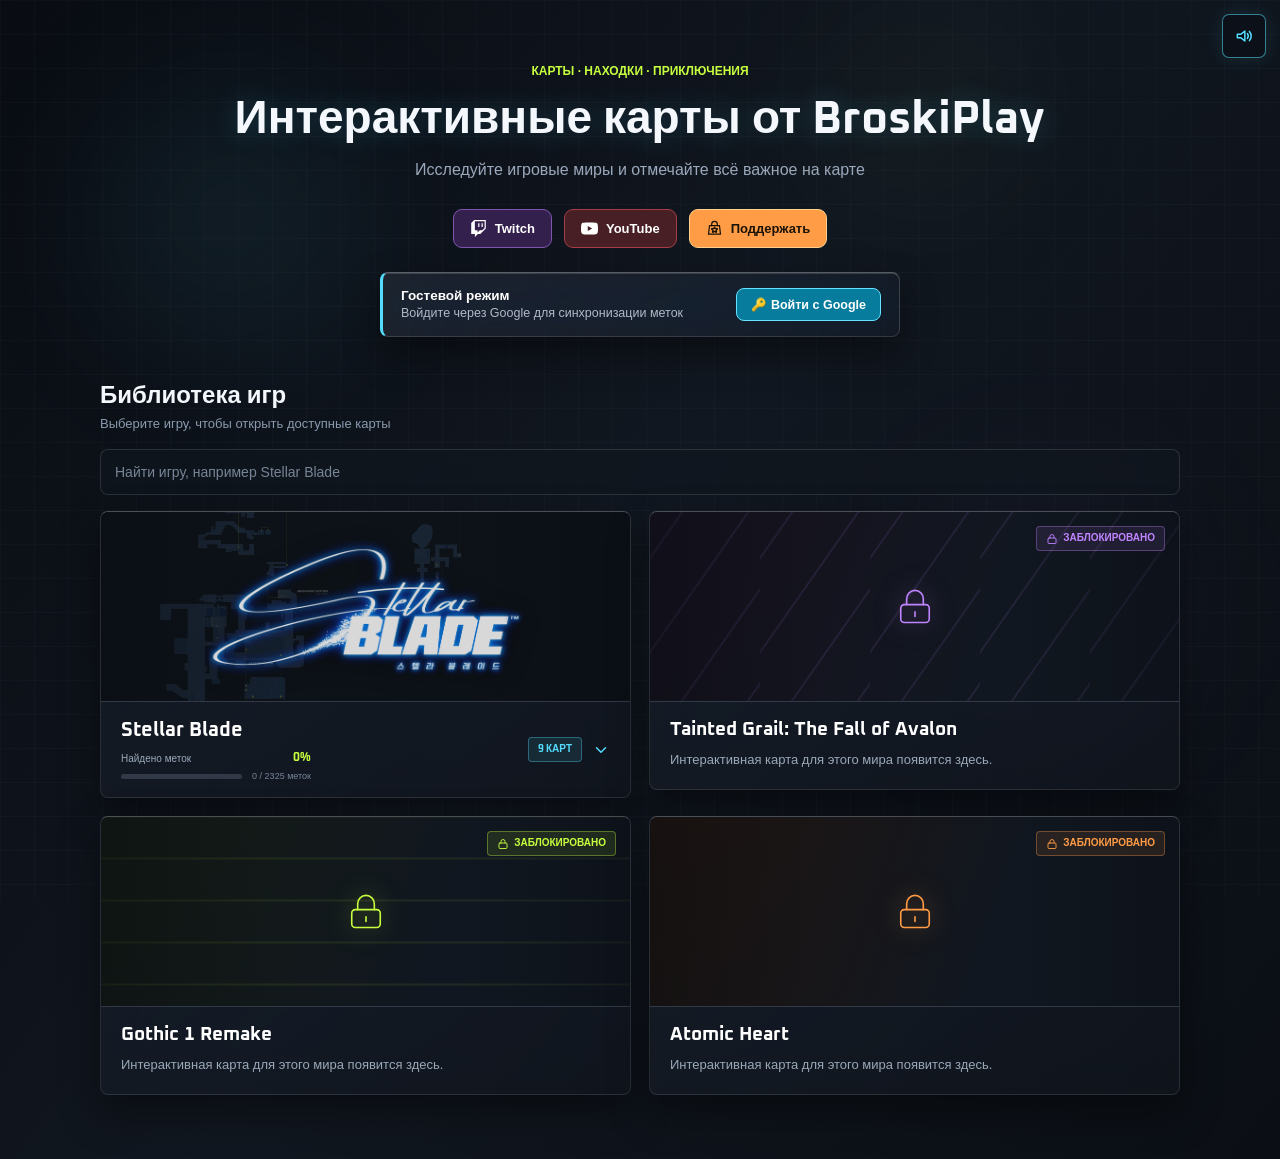
==== index.html @ 264be245 "update" ====
<!DOCTYPE html>
<html lang="ru">
<head>
<meta charset="UTF-8">
<meta name="viewport" content="width=device-width, initial-scale=1.0">
<meta property="og:title" content="Интерактивные карты от BroskiPlay">
<meta property="og:description" content="Полная база банок, костюмов, лагерей и ядер с облачной синхронизацией прогресса.">
<meta property="og:image" content="https://broskiplay.ru/maps/preview.jpg">
<meta property="og:url" content="https://broskiplay.ru/">
<meta name="theme-color" content="#50e3c2">
<link rel="icon" type="image/png" href="./stellar-blade-map/avatar-favicon.png">
<title>Интерактивные карты от BroskiPlay</title>
<link rel="preconnect" href="https://fonts.googleapis.com">
<link rel="preconnect" href="https://fonts.gstatic.com" crossorigin>
<link href="https://fonts.googleapis.com/css2?family=Oxanium:wght@500;600;700&display=swap" rel="stylesheet">
<!-- Подключение Firebase SDK -->
<script src="https://www.gstatic.com/firebasejs/10.8.0/firebase-app-compat.js"></script>
<script src="https://www.gstatic.com/firebasejs/10.8.0/firebase-auth-compat.js"></script>
<script src="https://www.gstatic.com/firebasejs/10.8.0/firebase-firestore-compat.js"></script>
<script src="./firebase-config.js"></script>
<script src="./ui-feedback.js" defer></script>
<style>
:root {
    --page: #090c12;
    --panel: #151a22;
    --panel-raised: #1b222c;
    --line: #303945;
    --text: #edf2f7;
    --muted: #9aa8b8;
    --acid: #c7ff3f;
    --cyan: #54dcff;
    --violet: #c084ff;
    --orange: #ff9c45;
    --red: #ff6274;
}
* { box-sizing: border-box; margin: 0; padding: 0; font-family: 'Segoe UI', Tahoma, Geneva, Verdana, sans-serif; }
body {
    min-height: 100vh;
    background: linear-gradient(125deg, #090c12 0%, #111720 48%, #0b0f15 100%);
    color: var(--text);
    padding: 64px 24px;
    isolation: isolate;
}
body::before {
    content: ""; position: fixed; inset: 0; z-index: -1; pointer-events: none;
    background-image: linear-gradient(rgba(147, 168, 188, .035) 1px, transparent 1px), linear-gradient(90deg, rgba(147, 168, 188, .035) 1px, transparent 1px);
    background-size: 34px 34px;
}
body::after {
    content: ""; position: fixed; inset: 0; z-index: -1; pointer-events: none;
    background:
        radial-gradient(circle 230px at 18% 24%, rgba(84, 220, 255, .13), transparent 72%),
        radial-gradient(circle 210px at 82% 68%, rgba(192, 132, 255, .11), transparent 72%),
        radial-gradient(circle 170px at 72% 12%, rgba(199, 255, 63, .07), transparent 72%);
    filter: blur(80px);
    animation: liquid-float 22s ease-in-out infinite alternate;
}
@keyframes liquid-float {
    from { transform: translate3d(-1.5%, -1%, 0) scale(1); }
    to { transform: translate3d(1.5%, 1%, 0) scale(1.08); }
}
.site-shell {
    width: min(100%, 1080px);
    margin: 0 auto;
    position: relative;
}
.hero { text-align: center; margin-bottom: 30px; }
.eyebrow {
    color: var(--acid); font-size: 12px; font-weight: 800; letter-spacing: 0;
    text-transform: uppercase; margin-bottom: 12px;
}
.home-title {
    font-family: 'Oxanium', 'Segoe UI', sans-serif;
    font-size: clamp(28px, 4vw, 46px); font-weight: 700; color: #f4f8fc;
    letter-spacing: 0; text-align: center; margin-bottom: 12px;
    text-shadow: 0 0 28px rgba(84, 220, 255, .22);
}
.home-subtitle { font-size: 16px; color: #9aa8bb; text-align: center; }

.social-links { display: flex; gap: 12px; align-items: center; justify-content: center; margin-bottom: 24px; }
.social-btn {
    display: inline-flex; align-items: center; gap: 8px;
    padding: 10px 16px; border-radius: 9px; font-size: 13px; font-weight: 700;
    text-decoration: none; color: #fff; transition: transform .15s, filter .15s, border-color .15s;
    border: 1px solid rgba(255,255,255,.15); background: #171b24;
}
.social-btn:hover { transform: translateY(-2px); filter: brightness(1.12); }
.social-btn:focus-visible, .auth-btn:focus-visible, .map-link:focus-visible, .last-map-link:focus-visible, details.game-dropdown > summary:focus-visible {
    outline: 2px solid var(--acid); outline-offset: 3px;
}
.social-btn svg { width: 17px; height: 17px; fill: currentColor; }
.social-twitch { background: #34204d; border-color: #8154ae; }
.social-twitch.is-live { background: #a41f35; border-color: #ff6c7d; box-shadow: 0 0 18px rgba(255, 67, 89, .18); }
.social-twitch .live-indicator { display: none; }
.social-twitch.is-live .live-indicator { display: inline-block; }
.social-youtube { position: relative; isolation: isolate; overflow: hidden; background: #481f24; border-color: #a63d48; }
.social-youtube .youtube-label, .social-youtube > svg { position: relative; z-index: 1; }
.youtube-new-background { display: none; position: absolute; z-index: 0; inset: 0; align-items: center; justify-content: center; color: rgba(255,255,255,.22); font-family: 'Oxanium', 'Segoe UI', sans-serif; font-size: 11px; font-weight: 700; white-space: nowrap; }
.social-youtube.has-new-video .youtube-new-background { display: flex; }
.social-youtube.has-new-video .youtube-label { padding: 1px 3px; background: rgba(72, 31, 36, .86); text-shadow: 0 1px 4px rgba(0,0,0,.7); }
.social-donate { color: #1b1307; background: var(--orange); border-color: #ffd18c; }
.social-donate svg { fill: none; stroke: currentColor; stroke-width: 1.7; stroke-linecap: round; stroke-linejoin: round; }
.social-twitch .live-indicator { width: 8px; height: 8px; flex: 0 0 auto; border-radius: 50%; background: #ff4359; box-shadow: 0 0 0 0 rgba(255, 67, 89, .65); animation: live-pulse 1.5s ease-out infinite; }
@keyframes live-pulse { 70% { box-shadow: 0 0 0 7px rgba(255, 67, 89, 0); } 100% { box-shadow: 0 0 0 0 rgba(255, 67, 89, 0); } }

/* Блок авторизации Google на главной странице */
.auth-card {
    width: 100%; max-width: 520px;
    background: linear-gradient(135deg, rgba(255,255,255,.07), rgba(255,255,255,.02));
    -webkit-backdrop-filter: blur(18px) saturate(180%);
    backdrop-filter: blur(18px) saturate(180%);
    border: 1px solid rgba(255,255,255,.13); border-top-color: rgba(255,255,255,.28);
    border-left: 3px solid var(--cyan); border-radius: 8px;
    padding: 14px 18px; margin: 0 auto 44px;
    display: flex; align-items: center; justify-content: space-between; gap: 12px;
    box-shadow: 0 16px 36px rgba(0,0,0,.42), inset 0 1px 0 rgba(255,255,255,.14);
}
.auth-info { display: flex; align-items: center; gap: 10px; overflow: hidden; }
.auth-avatar {
    width: 36px; height: 36px; border-radius: 50%;
    border: 1.5px solid var(--acid); object-fit: cover; display: none; flex-shrink: 0;
}
.auth-text { font-size: 12.5px; color: #b0bac9; line-height: 1.35; overflow: hidden; text-overflow: ellipsis; }
.auth-text b { color: #fff; font-size: 13.5px; }
.auth-btn {
    padding: 8px 14px; border-radius: 8px; font-size: 12.5px; font-weight: 700;
    border: 1px solid #65e2ff; background: #087c9d; color: #fff;
    cursor: pointer; transition: background .2s, transform .1s; flex-shrink: 0;
}
.auth-btn:hover { background: #0898bd; transform: translateY(-1px); }
.auth-btn.logout { background: #54272d; border-color: #a3434d; }
.auth-btn.logout:hover { background: #71313a; }

.section-heading { margin-bottom: 18px; }
.section-heading h2 { color: #f4f8fc; font-family: 'Oxanium', 'Segoe UI', sans-serif; font-size: 24px; font-weight: 700; letter-spacing: 0; margin-bottom: 5px; }
.section-heading p { color: #8a99ad; font-size: 13px; }
.sr-only { position: absolute; width: 1px; height: 1px; padding: 0; margin: -1px; overflow: hidden; clip: rect(0, 0, 0, 0); white-space: nowrap; border: 0; }
.game-search { margin-bottom: 16px; }
.game-search input {
    width: 100%; min-height: 46px; padding: 11px 14px;
    color: var(--text); background: rgba(17,23,32,.62); border: 1px solid rgba(255,255,255,.12); border-radius: 8px;
    -webkit-backdrop-filter: blur(14px); backdrop-filter: blur(14px);
    font-size: 14px; outline: none; transition: border-color .2s, box-shadow .2s, background .2s;
}
.game-search input::placeholder { color: #778596; }
.game-search input:focus { border-color: var(--cyan); background: rgba(17,23,32,.86); box-shadow: 0 0 20px rgba(84,220,255,.2); }
.game-search input:focus-visible { outline: 2px solid var(--acid); outline-offset: 2px; }
.game-search-status { min-height: 18px; margin-top: 7px; color: #9aa8bb; font-size: 12px; }
.game-search-status:empty { display: none; }
.last-map { margin-bottom: 16px; }
.last-map[hidden] { display: none; }
.last-map-link {
    display: inline-flex; align-items: center; gap: 8px; color: var(--acid);
    background: rgba(199, 255, 63, .07); border: 1px solid rgba(199, 255, 63, .28);
    border-radius: 6px; padding: 9px 13px; text-decoration: none; font-size: 13px;
}
.last-map-link:hover { background: rgba(199, 255, 63, .13); }
.last-map-link svg { width: 15px; height: 15px; fill: none; stroke: currentColor; stroke-width: 2; stroke-linecap: round; stroke-linejoin: round; }
.games-container {
    width: 100%; display: grid; grid-template-columns: repeat(2, minmax(0, 1fr));
    gap: 18px; align-items: start;
}

details.game-dropdown {
    --game-accent: var(--cyan);
    background: linear-gradient(145deg, rgba(27,34,44,.62), rgba(17,21,28,.78));
    -webkit-backdrop-filter: blur(20px) saturate(170%);
    backdrop-filter: blur(20px) saturate(170%);
    border: 1px solid rgba(255,255,255,.1); border-top-color: rgba(255,255,255,.24);
    border-radius: 8px; overflow: hidden;
    box-shadow: 0 18px 40px rgba(0,0,0,.42), inset 0 1px 0 rgba(255,255,255,.1);
    transition: border-color .25s, transform .25s, box-shadow .25s;
}
details.game-dropdown:hover, details.game-dropdown[open] {
    border-color: color-mix(in srgb, var(--game-accent) 55%, rgba(255,255,255,.25));
    box-shadow: 0 20px 45px rgba(0,0,0,.52), 0 0 25px color-mix(in srgb, var(--game-accent) 20%, transparent), inset 0 1px 1px rgba(255,255,255,.18);
}
details.game-dropdown:hover { transform: translateY(-3px); }
details.game-dropdown > summary { list-style: none; cursor: pointer; user-select: none; }
details.game-dropdown > summary::-webkit-details-marker { display: none; }

.theme-stellar { --game-accent: var(--cyan); }
.game-banner {
    height: 190px; background: #111720;
    position: relative; display: flex; align-items: center; justify-content: center;
    border-bottom: 1px solid #303945; overflow: hidden;
}
.game-banner::after { content: ""; position: absolute; inset: 0; z-index: 1; pointer-events: none; background: linear-gradient(90deg, rgba(8, 12, 18, .42), transparent 32%, transparent 68%, rgba(8, 12, 18, .42)); }
.game-banner-art { position: absolute; inset: 0; width: 100%; height: 100%; object-fit: cover; object-position: center 38%; filter: saturate(.72) brightness(.52); opacity: .48; transform: scale(1.03); transition: opacity .45s, filter .45s, transform .65s; }
.game-banner-image { position: relative; z-index: 2; width: min(62%, 340px); height: 74%; object-fit: contain; opacity: .84; filter: drop-shadow(0 4px 14px rgba(0, 0, 0, .45)); transition: transform .4s ease, opacity .4s; }
details.game-dropdown:hover .game-banner-art, details.game-dropdown:focus-within .game-banner-art { opacity: .82; filter: saturate(.9) brightness(.72); transform: scale(1.08); }
details.game-dropdown:hover .game-banner-image, details.game-dropdown:focus-within .game-banner-image { transform: scale(1.04); opacity: 1; }
.game-info {
    padding: 16px 20px; display: flex; align-items: center; justify-content: space-between;
}
.theme-stellar .game-info { gap: 14px; }
.game-title-block { display: grid; gap: 8px; min-width: 0; }
.game-title { font-family: 'Oxanium', 'Segoe UI', sans-serif; font-size: 20px; font-weight: 700; letter-spacing: 0; color: #fff; }
.game-progress { width: min(190px, 42vw); display: grid; grid-template-columns: 1fr auto; align-items: center; gap: 5px 10px; }
.game-progress-heading { display: flex; align-items: center; justify-content: space-between; gap: 10px; grid-column: 1 / -1; color: var(--muted); font-size: 10px; }
.game-progress-heading strong { color: var(--acid); font-family: 'Oxanium', 'Segoe UI', sans-serif; font-size: 12px; }
.game-progress-track { height: 5px; overflow: hidden; background: #303945; border-radius: 999px; }
.game-progress-track > span { display: block; width: 0; height: 100%; background: linear-gradient(90deg, var(--cyan), var(--acid)); box-shadow: 0 0 10px rgba(199, 255, 63, .42); transition: width .45s ease; }
.game-progress-count { color: #768698; font-size: 9px; white-space: nowrap; }
.game-arrow { display: flex; color: var(--game-accent); transition: transform .25s; }
.game-arrow svg { width: 18px; height: 18px; fill: none; stroke: currentColor; stroke-width: 2; stroke-linecap: round; stroke-linejoin: round; }
details.game-dropdown[open] .game-arrow { transform: rotate(180deg); }
.game-indicators { display: flex; align-items: center; gap: 10px; }
.game-badge {
    color: var(--game-accent); background: color-mix(in srgb, var(--game-accent) 10%, transparent); border: 1px solid color-mix(in srgb, var(--game-accent) 35%, transparent);
    border-radius: 4px; padding: 5px 9px; font-family: 'Oxanium', 'Segoe UI', sans-serif; font-size: 10px; font-weight: 700;
    letter-spacing: 0; text-transform: uppercase;
}

.maps-list {
    padding: 12px 16px 16px; background: rgba(13,17,24,.72); -webkit-backdrop-filter: blur(14px); backdrop-filter: blur(14px);
    border-top: 1px solid rgba(255,255,255,.09);
    display: flex; flex-direction: column; gap: 8px;
}
.map-link {
    display: flex; align-items: center; justify-content: space-between;
    padding: 10px 14px; background: rgba(255,255,255,.035); border: 1px solid rgba(255,255,255,.07);
    -webkit-backdrop-filter: blur(8px); backdrop-filter: blur(8px);
    border-radius: 5px; color: #e0e6ed; text-decoration: none; font-weight: 600;
    font-size: 14px; transition: background .15s, border-color .15s, transform .1s, color .15s;
}
.map-link:hover {
    background: rgba(255,255,255,.08); border-color: var(--game-accent); color: var(--game-accent);
    box-shadow: 0 4px 15px color-mix(in srgb, var(--game-accent) 15%, transparent); transform: translateX(4px);
}
.map-link span.status { display: flex; align-items: center; gap: 8px; flex-shrink: 0; font-size: 11px; color: #8a99ad; font-weight: normal; }
.map-link span.status svg { width: 15px; height: 15px; display: block; fill: none; stroke: currentColor; stroke-width: 2; stroke-linecap: round; stroke-linejoin: round; }
.map-progress { color: var(--game-accent); font-family: 'Oxanium', 'Segoe UI', sans-serif; font-size: 10px; font-weight: 700; }
.map-name { display: inline-flex; align-items: center; gap: 9px; min-width: 0; }
.map-marker { width: 16px; height: 16px; flex: 0 0 auto; fill: none; stroke: var(--game-accent); stroke-width: 1.7; stroke-linecap: round; stroke-linejoin: round; }
.game-placeholder {
    --game-accent: var(--violet);
    min-width: 0; overflow: hidden; border-radius: 8px;
    background: linear-gradient(145deg, rgba(27,34,44,.62), rgba(17,21,28,.78));
    -webkit-backdrop-filter: blur(20px) saturate(170%); backdrop-filter: blur(20px) saturate(170%);
    border: 1px solid rgba(255,255,255,.1); border-top-color: rgba(255,255,255,.24);
    box-shadow: 0 18px 40px rgba(0,0,0,.42), inset 0 1px 0 rgba(255,255,255,.1);
    transition: border-color .25s, transform .25s, box-shadow .25s;
}
.theme-tainted { --game-accent: var(--violet); }
.theme-gothic { --game-accent: var(--acid); }
.theme-atomic { --game-accent: var(--orange); }
.game-placeholder:hover {
    border-color: color-mix(in srgb, var(--game-accent) 55%, rgba(255,255,255,.25));
    transform: translateY(-3px);
    box-shadow: 0 20px 45px rgba(0,0,0,.52), 0 0 25px color-mix(in srgb, var(--game-accent) 20%, transparent), inset 0 1px 1px rgba(255,255,255,.18);
}
.placeholder-banner {
    background: #111720;
}
.placeholder-banner::before {
    content: ""; position: absolute; inset: 0; opacity: .34;
    background: repeating-linear-gradient(125deg, transparent 0 25px, color-mix(in srgb, var(--game-accent) 30%, transparent) 26px 27px, transparent 28px 54px);
    background-size: 110px 100%; transition: opacity .35s;
}
.placeholder-tainted .placeholder-banner { background: linear-gradient(110deg, #17111e, #111720 64%); }
.placeholder-gothic .placeholder-banner { background: linear-gradient(110deg, #141b12, #111720 64%); }
.placeholder-gothic .placeholder-banner::before { background-image: repeating-linear-gradient(0deg, transparent 0 20px, color-mix(in srgb, var(--game-accent) 24%, transparent) 21px 22px, transparent 23px 42px); }
.placeholder-atomic .placeholder-banner { background: linear-gradient(110deg, #21150f, #111720 64%); }
.placeholder-atomic .placeholder-banner::before { background-image: linear-gradient(90deg, transparent 49.5%, color-mix(in srgb, var(--game-accent) 26%, transparent) 50%, transparent 50.5%), linear-gradient(transparent 49.5%, color-mix(in srgb, var(--game-accent) 26%, transparent) 50%, transparent 50.5%); background-size: 36px 36px; }
.game-placeholder:hover .placeholder-banner::before { opacity: .76; animation: signal-sweep 14s linear infinite; }
.placeholder-banner .game-badge { position: absolute; top: 14px; right: 14px; z-index: 2; display: inline-flex; align-items: center; gap: 5px; }
.game-badge svg { width: 12px; height: 12px; fill: none; stroke: currentColor; stroke-width: 1.8; stroke-linecap: round; stroke-linejoin: round; }
.placeholder-lock { width: 38px; height: 38px; position: relative; z-index: 1; fill: none; stroke: var(--game-accent); stroke-width: 1.35; stroke-linecap: round; stroke-linejoin: round; filter: drop-shadow(0 0 12px color-mix(in srgb, var(--game-accent) 55%, transparent)); transition: transform .35s, filter .35s; }
.game-placeholder:hover .placeholder-lock { transform: translateY(-3px); filter: drop-shadow(0 0 18px color-mix(in srgb, var(--game-accent) 85%, transparent)); }
.game-placeholder .game-info { padding-bottom: 8px; }
.game-placeholder .game-title { display: block; font-size: 19px; }
.placeholder-copy { padding: 0 20px 19px; color: #9aa8b8; font-size: 13px; line-height: 1.5; }
@keyframes signal-sweep { to { background-position: 110px 0; } }
@keyframes card-arrive { from { opacity: 0; transform: translateY(12px); } to { opacity: 1; transform: translateY(0); } }
.game-dropdown, .game-placeholder { animation: card-arrive .45s ease both; }
.game-placeholder:nth-child(2) { animation-delay: .08s; }
.game-placeholder:nth-child(3) { animation-delay: .16s; }
.game-placeholder:nth-child(4) { animation-delay: .24s; }
.loading-screen {
    position: fixed; inset: 0; z-index: 20000; display: grid; place-items: center;
    padding: 20px; background: rgba(5, 8, 13, .94); backdrop-filter: blur(12px);
}
.loading-screen[hidden] { display: none; }
.loading-panel { width: min(100%, 430px); padding: 26px; border: 1px solid #3b4a57; border-left: 3px solid var(--cyan); border-radius: 8px; background: linear-gradient(145deg, #171f29, #0d1219); box-shadow: 0 0 42px rgba(84, 220, 255, .12); }
.loading-eyebrow { margin-bottom: 10px; color: var(--cyan); font-family: 'Oxanium', 'Segoe UI', sans-serif; font-size: 10px; font-weight: 700; }
.loading-title { color: #f4f8fc; font-family: 'Oxanium', 'Segoe UI', sans-serif; font-size: 24px; font-weight: 700; }
.loading-tip { min-height: 42px; margin-top: 12px; color: var(--muted); font-size: 13px; line-height: 1.5; }
.loading-track { height: 4px; margin-top: 20px; overflow: hidden; background: #2a3541; }
.loading-track span { display: block; width: 38%; height: 100%; background: linear-gradient(90deg, var(--cyan), var(--acid)); box-shadow: 0 0 14px rgba(84, 220, 255, .55); animation: loading-sweep .8s ease-in-out infinite alternate; }
.loading-caption { display: block; margin-top: 10px; color: #708090; font-family: 'Oxanium', 'Segoe UI', sans-serif; font-size: 9px; }
@keyframes loading-sweep { to { transform: translateX(165%); } }
@media (max-width: 680px) {
    body { padding: 44px 18px; }
    .games-container { grid-template-columns: 1fr; gap: 14px; }
}
@media (max-width: 480px) {
    body { padding: 32px 14px 20px; }
    .social-links { flex-wrap: wrap; gap: 8px; }
    .auth-card { padding: 12px; gap: 8px; margin-bottom: 34px; }
    .auth-btn { min-height: 44px; padding: 8px 10px; }
    .game-banner { height: 160px; }
    .map-link { min-height: 48px; padding: 10px; }
    .map-link span.status { white-space: nowrap; margin-left: 8px; }
    .theme-stellar .game-info { padding: 14px 12px; gap: 8px; }
    .game-progress { width: min(160px, 42vw); }
    .game-indicators { gap: 6px; }
    .game-badge { padding: 5px 6px; }
}
@media (prefers-reduced-motion: reduce) {
    *, *::before, *::after { scroll-behavior: auto !important; transition-duration: .01ms !important; animation-duration: .01ms !important; animation-iteration-count: 1 !important; }
}
</style>
</head>
<body>
<main class="site-shell">
    <header class="hero">
        <p class="eyebrow">Карты · находки · приключения</p>
        <h1 class="home-title">Интерактивные карты от BroskiPlay</h1>
        <p class="home-subtitle">Исследуйте игровые миры и отмечайте всё важное на карте</p>
    </header>

    <nav class="social-links" aria-label="Социальные сети и поддержка">
        <a id="twitch-button" href="https://www.twitch.tv/broskiplay" target="_blank" rel="noopener noreferrer" class="social-btn social-twitch">
            <svg viewBox="0 0 24 24"><path d="M11.571 4.714h1.715v5.143H11.57zm4.715 0H18v5.143h-1.714zM6 0L1.714 4.286v15.428h5.143V24l4.286-4.286h3.428L22.286 12V0zm14.571 11.143l-3.428 3.428h-3.429l-3 3v-3H6.857V1.714h13.714Z"/></svg>
            <span class="live-indicator" aria-hidden="true"></span>
            <span id="twitch-button-label">Twitch</span>
        </a>
        <a id="youtube-button" href="https://www.youtube.com/@broskiplayt/videos" target="_blank" rel="noopener noreferrer" class="social-btn social-youtube" aria-label="Открыть видео BroskiPlay на YouTube">
            <span class="youtube-new-background" aria-hidden="true">НОВОЕ ВИДЕО</span>
            <svg viewBox="0 0 24 24"><path d="M23.498 6.186a3.016 3.016 0 0 0-2.122-2.136C19.505 3.545 12 3.545 12 3.545s-7.505 0-9.377.505A3.017 3.017 0 0 0 .502 6.186C0 8.07 0 12 0 12s0 3.93.502 5.814a3.016 3.016 0 0 0 2.122 2.136c1.871.505 9.376.505 9.376.505s7.505 0 9.377-.505a3.015 3.015 0 0 0 2.122-2.136C24 15.93 24 12 24 12s0-3.93-.502-5.814zM9.545 15.568V8.432L15.818 12l-6.273 3.568z"/></svg>
            <span class="youtube-label">YouTube</span>
        </a>
        <a href="https://www.donationalerts.com/r/broskiplay" target="_blank" rel="noopener noreferrer" class="social-btn social-donate">
            <svg viewBox="0 0 24 24" aria-hidden="true"><path d="M5 8h14l1.5 12h-17L5 8Z"/><path d="M8 8V6a4 4 0 0 1 8 0v2M8 12h8M9 16h6"/><path d="m12 10 1.4 2.4L16 13l-1.8 1.8.4 2.7-2.6-1.3-2.6 1.3.4-2.7L8 13l2.6-.6L12 10Z"/></svg>
            <span>Поддержать</span>
        </a>
    </nav>

    <!-- Карточка облачной синхронизации Google -->
    <div class="auth-card">
        <div class="auth-info">
            <img id="auth-avatar" class="auth-avatar" src="" alt="Avatar">
            <div id="auth-status" class="auth-text">
                <b>Гостевой режим</b><br>
                <span>Войдите через Google для синхронизации меток</span>
            </div>
        </div>
        <button id="auth-btn" class="auth-btn" onclick="toggleGoogleAuth()">🔑 Войти с Google</button>
    </div>

    <section class="game-library" aria-labelledby="games-heading">
        <div class="section-heading">
            <h2 id="games-heading">Библиотека игр</h2>
            <p>Выберите игру, чтобы открыть доступные карты</p>
        </div>
        <div class="game-search">
            <label class="sr-only" for="game-search-input">Поиск игры</label>
            <input id="game-search-input" type="search" placeholder="Найти игру, например Stellar Blade" autocomplete="off" aria-controls="games-container" aria-describedby="game-search-status">
            <p class="game-search-status" id="game-search-status" role="status" aria-live="polite"></p>
        </div>
        <p class="last-map" id="last-map" hidden>
            <a class="last-map-link" id="last-map-link" href="#">
                <svg viewBox="0 0 24 24" aria-hidden="true"><path d="M7 17 17 7M8 7h9v9"/></svg>
                <span>Продолжить: <strong id="last-map-name"></strong></span>
            </a>
        </p>
    <div class="games-container" id="games-container">
        <details class="game-dropdown theme-stellar">
            <summary>
                <div class="game-banner">
                    <img class="game-banner-art" src="./stellar-blade-map/maps/eidos7.png" alt="">
                    <img class="game-banner-image" src="./stellar-blade-map/maps/stellar-blade-logo.png" alt="Stellar Blade — выбрать локацию">
                </div>
                <div class="game-info">
                    <div class="game-title-block">
                        <span class="game-title">Stellar Blade</span>
                        <div class="game-progress">
                            <div class="game-progress-heading"><span>Найдено меток</span><strong id="stellar-progress-value">—%</strong></div>
                            <div class="game-progress-track" id="stellar-progress-bar" role="progressbar" aria-label="Общий прогресс Stellar Blade" aria-valuemin="0" aria-valuemax="100" aria-valuenow="0"><span id="stellar-progress-fill"></span></div>
                            <span class="game-progress-count" id="stellar-progress-count">Загрузка меток...</span>
                        </div>
                    </div>
                    <span class="game-indicators">
                        <span class="game-badge">9 карт</span>
                        <span class="game-arrow" aria-hidden="true"><svg viewBox="0 0 24 24"><path d="m6 9 6 6 6-6"/></svg></span>
                    </span>
                </div>
            </summary>
            <div class="maps-list">
                <a href="./stellar-blade-map/eidos7.html" class="map-link">
                    <span class="map-name"><svg class="map-marker" viewBox="0 0 24 24" aria-hidden="true"><path d="M20 10c0 5-8 12-8 12S4 15 4 10a8 8 0 1 1 16 0Z"/><circle cx="12" cy="10" r="2.5"/></svg>Эйдос 7 (Eidos 7)</span>
                    <span class="status" aria-label="Открыть"><svg viewBox="0 0 24 24" aria-hidden="true"><path d="M5 12h14M13 6l6 6-6 6"/></svg></span>
                </a>
                <a href="./stellar-blade-map/xion.html" class="map-link">
                    <span class="map-name"><svg class="map-marker" viewBox="0 0 24 24" aria-hidden="true"><path d="M20 10c0 5-8 12-8 12S4 15 4 10a8 8 0 1 1 16 0Z"/><circle cx="12" cy="10" r="2.5"/></svg>Город Ксион (Xion City)</span>
                    <span class="status" aria-label="Открыть"><svg viewBox="0 0 24 24" aria-hidden="true"><path d="M5 12h14M13 6l6 6-6 6"/></svg></span>
                </a>
                <a href="./stellar-blade-map/wasteland.html" class="map-link">
                    <span class="map-name"><svg class="map-marker" viewBox="0 0 24 24" aria-hidden="true"><path d="M20 10c0 5-8 12-8 12S4 15 4 10a8 8 0 1 1 16 0Z"/><circle cx="12" cy="10" r="2.5"/></svg>Пустошь (Wasteland)</span>
                    <span class="status" aria-label="Открыть"><svg viewBox="0 0 24 24" aria-hidden="true"><path d="M5 12h14M13 6l6 6-6 6"/></svg></span>
                </a>
                <a href="./stellar-blade-map/altess_levoire.html" class="map-link">
                    <span class="map-name"><svg class="map-marker" viewBox="0 0 24 24" aria-hidden="true"><path d="M20 10c0 5-8 12-8 12S4 15 4 10a8 8 0 1 1 16 0Z"/><circle cx="12" cy="10" r="2.5"/></svg>Атлесс Левуар (Altess Levoire)</span>
                    <span class="status" aria-label="Открыть"><svg viewBox="0 0 24 24" aria-hidden="true"><path d="M5 12h14M13 6l6 6-6 6"/></svg></span>
                </a>
                <a href="./stellar-blade-map/matrix11.html" class="map-link">
                    <span class="map-name"><svg class="map-marker" viewBox="0 0 24 24" aria-hidden="true"><path d="M20 10c0 5-8 12-8 12S4 15 4 10a8 8 0 1 1 16 0Z"/><circle cx="12" cy="10" r="2.5"/></svg>Матрица 11 (Matrix 11)</span>
                    <span class="status" aria-label="Открыть"><svg viewBox="0 0 24 24" aria-hidden="true"><path d="M5 12h14M13 6l6 6-6 6"/></svg></span>
                </a>
                <a href="./stellar-blade-map/great_desert.html" class="map-link">
                    <span class="map-name"><svg class="map-marker" viewBox="0 0 24 24" aria-hidden="true"><path d="M20 10c0 5-8 12-8 12S4 15 4 10a8 8 0 1 1 16 0Z"/><circle cx="12" cy="10" r="2.5"/></svg>Великая пустыня (Great Desert)</span>
                    <span class="status" aria-label="Открыть"><svg viewBox="0 0 24 24" aria-hidden="true"><path d="M5 12h14M13 6l6 6-6 6"/></svg></span>
                </a>
                <a href="./stellar-blade-map/abyss_levoire.html" class="map-link">
                    <span class="map-name"><svg class="map-marker" viewBox="0 0 24 24" aria-hidden="true"><path d="M20 10c0 5-8 12-8 12S4 15 4 10a8 8 0 1 1 16 0Z"/><circle cx="12" cy="10" r="2.5"/></svg>Бездна Левуар (Abyss Levoire)</span>
                    <span class="status" aria-label="Открыть"><svg viewBox="0 0 24 24" aria-hidden="true"><path d="M5 12h14M13 6l6 6-6 6"/></svg></span>
                </a>
                <a href="./stellar-blade-map/spire4.html" class="map-link">
                    <span class="map-name"><svg class="map-marker" viewBox="0 0 24 24" aria-hidden="true"><path d="M20 10c0 5-8 12-8 12S4 15 4 10a8 8 0 1 1 16 0Z"/><circle cx="12" cy="10" r="2.5"/></svg>Шпиль 4 (Spire 4)</span>
                    <span class="status" aria-label="Открыть"><svg viewBox="0 0 24 24" aria-hidden="true"><path d="M5 12h14M13 6l6 6-6 6"/></svg></span>
                </a>
                <a href="./stellar-blade-map/eidos9.html" class="map-link">
                    <span class="map-name"><svg class="map-marker" viewBox="0 0 24 24" aria-hidden="true"><path d="M20 10c0 5-8 12-8 12S4 15 4 10a8 8 0 1 1 16 0Z"/><circle cx="12" cy="10" r="2.5"/></svg>Эйдос 9 (Eidos 9)</span>
                    <span class="status" aria-label="Открыть"><svg viewBox="0 0 24 24" aria-hidden="true"><path d="M5 12h14M13 6l6 6-6 6"/></svg></span>
                </a>
            </div>
        </details>
        <article class="game-placeholder theme-tainted placeholder-tainted" aria-label="Tainted Grail: The Fall of Avalon — карта в разработке">
            <div class="game-banner placeholder-banner">
            <span class="game-badge"><svg viewBox="0 0 24 24" aria-hidden="true"><rect x="4" y="10" width="16" height="11" rx="2"/><path d="M8 10V7a4 4 0 0 1 8 0v3"/></svg>Заблокировано</span>
            <svg class="placeholder-lock" viewBox="0 0 32 32" aria-hidden="true"><rect x="4" y="14" width="24" height="15" rx="3"/><path d="M9 14V9a7 7 0 0 1 14 0v5M16 20v4"/></svg>
            </div>
            <div class="game-info">
                <h3 class="game-title">Tainted Grail: The Fall of Avalon</h3>
            </div>
            <p class="placeholder-copy">Интерактивная карта для этого мира появится здесь.</p>
        </article>
        <article class="game-placeholder theme-gothic placeholder-gothic" aria-label="Gothic 1 Remake — карта в разработке">
            <div class="game-banner placeholder-banner">
            <span class="game-badge"><svg viewBox="0 0 24 24" aria-hidden="true"><rect x="4" y="10" width="16" height="11" rx="2"/><path d="M8 10V7a4 4 0 0 1 8 0v3"/></svg>Заблокировано</span>
            <svg class="placeholder-lock" viewBox="0 0 32 32" aria-hidden="true"><rect x="4" y="14" width="24" height="15" rx="3"/><path d="M9 14V9a7 7 0 0 1 14 0v5M16 20v4"/></svg>
            </div>
            <div class="game-info">
                <h3 class="game-title">Gothic 1 Remake</h3>
            </div>
            <p class="placeholder-copy">Интерактивная карта для этого мира появится здесь.</p>
        </article>
        <article class="game-placeholder theme-atomic placeholder-atomic" aria-label="Atomic Heart — карта в разработке">
            <div class="game-banner placeholder-banner">
            <span class="game-badge"><svg viewBox="0 0 24 24" aria-hidden="true"><rect x="4" y="10" width="16" height="11" rx="2"/><path d="M8 10V7a4 4 0 0 1 8 0v3"/></svg>Заблокировано</span>
            <svg class="placeholder-lock" viewBox="0 0 32 32" aria-hidden="true"><rect x="4" y="14" width="24" height="15" rx="3"/><path d="M9 14V9a7 7 0 0 1 14 0v5M16 20v4"/></svg>
            </div>
            <div class="game-info">
                <h3 class="game-title">Atomic Heart</h3>
            </div>
            <p class="placeholder-copy">Интерактивная карта для этого мира появится здесь.</p>
        </article>
    </div>
    </section>
</main>

<div class="loading-screen" id="map-loading-screen" role="status" aria-live="polite" hidden>
    <div class="loading-panel">
        <p class="loading-eyebrow">BroskiPlay · загрузка локации</p>
        <h2 class="loading-title" id="map-loading-title">Подготовка карты</h2>
        <p class="loading-tip" id="map-loading-tip"></p>
        <div class="loading-track" aria-hidden="true"><span></span></div>
        <span class="loading-caption">СИНХРОНИЗАЦИЯ ДАННЫХ И МАРКЕРОВ</span>
    </div>
</div>

<script>
const twitchButton = document.getElementById("twitch-button");
const twitchButtonLabel = document.getElementById("twitch-button-label");
const previewTwitchLive = new URLSearchParams(window.location.search).get("previewTwitch") === "live";

function renderTwitchButton(isLive, status = "") {
    twitchButton.classList.toggle("is-live", isLive);
    twitchButton.href = "https://www.twitch.tv/broskiplay";
    twitchButtonLabel.textContent = isLive ? "МОЙ СТРИМ · ONLINE" : "Twitch";
    twitchButton.title = isLive
        ? `BroskiPlay в эфире${status ? `: ${status}` : ""}`
        : "Канал BroskiPlay на Twitch";
}

async function updateTwitchButton() {
    if (previewTwitchLive) {
        renderTwitchButton(true, "Предпросмотр");
        return;
    }

    try {
        const response = await fetch("https://decapi.me/twitch/uptime/broskiplay", { cache: "no-store" });
        if (!response.ok) throw new Error(`Twitch status returned ${response.status}`);
        const status = (await response.text()).trim();
        const isLive = Boolean(status) && !/offline|not found|error|invalid|rate limit/i.test(status);
        renderTwitchButton(isLive, isLive ? status : "");
    } catch (error) {
        renderTwitchButton(false);
        console.warn("Не удалось проверить статус Twitch:", error);
    }
}

updateTwitchButton();
if (!previewTwitchLive) window.setInterval(updateTwitchButton, 5 * 60 * 1000);

const youtubeButton = document.getElementById("youtube-button");
const youtubeCacheKey = "broskiplay_latest_video";
const youtubeFreshWindow = 12 * 60 * 60 * 1000;
let youtubeExpiryTimer = null;

function renderYoutubeButton(video) {
    const age = Date.now() - video.publishedAt;
    const isNew = age >= 0 && age < youtubeFreshWindow;
    youtubeButton.classList.toggle("has-new-video", isNew);
    youtubeButton.href = isNew
        ? `https://www.youtube.com/watch?v=${encodeURIComponent(video.id)}`
        : "https://www.youtube.com/@broskiplayt/videos";
    youtubeButton.title = isNew ? `Новое видео: ${video.title}` : "Видео BroskiPlay на YouTube";
    youtubeButton.setAttribute("aria-label", isNew
        ? `Новое видео на YouTube: ${video.title}`
        : "Видео BroskiPlay на YouTube");

    window.clearTimeout(youtubeExpiryTimer);
    if (isNew) {
        youtubeExpiryTimer = window.setTimeout(() => renderYoutubeButton(video), youtubeFreshWindow - age + 50);
    }
}

function readCachedYoutubeVideo() {
    try {
        const video = JSON.parse(localStorage.getItem(youtubeCacheKey) || "null");
        return video && typeof video.id === "string" && Number.isFinite(video.publishedAt) ? video : null;
    } catch (error) {
        return null;
    }
}

function getXmlValue(element, localName) {
    return Array.from(element.getElementsByTagName("*"))
        .find(node => node.localName === localName)?.textContent.trim() || "";
}

async function updateYoutubeButton() {
    const cachedVideo = readCachedYoutubeVideo();
    if (cachedVideo) renderYoutubeButton(cachedVideo);

    try {
        const feedUrl = "https://r.jina.ai/http://www.youtube.com/feeds/videos.xml?channel_id=UCOEXmcNe8D9bf_tnBE-gMkA";
        const response = await fetch(feedUrl, {
            cache: "no-store",
            headers: { "X-Respond-With": "html", "X-No-Cache": "true" }
        });
        if (!response.ok) throw new Error(`YouTube feed returned ${response.status}`);

        const feed = new DOMParser().parseFromString(await response.text(), "application/xml");
        const entry = Array.from(feed.getElementsByTagName("*"))
            .find(node => node.localName === "entry");
        if (!entry) throw new Error("YouTube feed contains no video entries");

        const video = {
            id: getXmlValue(entry, "videoId"),
            title: getXmlValue(entry, "title"),
            publishedAt: Date.parse(getXmlValue(entry, "published"))
        };
        if (!video.id || !video.title || !Number.isFinite(video.publishedAt)) {
            throw new Error("YouTube feed has invalid video metadata");
        }

        localStorage.setItem(youtubeCacheKey, JSON.stringify(video));
        renderYoutubeButton(video);
    } catch (error) {
        if (!cachedVideo) renderYoutubeButton({ id: "", title: "", publishedAt: 0 });
        console.warn("Не удалось проверить последнее видео YouTube:", error);
    }
}

updateYoutubeButton();
window.setInterval(updateYoutubeButton, 15 * 60 * 1000);
</script>

<script>
const mapLinks = [...document.querySelectorAll(".map-link")];
const gameSearchInput = document.getElementById("game-search-input");
const gameSearchStatus = document.getElementById("game-search-status");
const gameCards = [...document.querySelectorAll("#games-container > .game-dropdown, #games-container > .game-placeholder")];

gameSearchInput.addEventListener("input", () => {
    const query = gameSearchInput.value.trim().toLocaleLowerCase("ru");
    let visibleCount = 0;
    gameCards.forEach(card => {
        const title = card.querySelector(".game-title").textContent.trim().toLocaleLowerCase("ru");
        const isMatch = !query || title.includes(query);
        card.hidden = !isMatch;
        if (isMatch) visibleCount++;
    });
    gameSearchStatus.textContent = query
        ? visibleCount ? `Найдено: ${visibleCount} из ${gameCards.length}` : "Игры не найдены. Проверьте запрос."
        : "";
});

let savedMap = null;
try {
    savedMap = localStorage.getItem("sb_last_map");
} catch (error) {
    console.error("Не удалось прочитать последнюю карту:", error);
}
if (savedMap && mapLinks.length) {
    const gameRoot = new URL(".", mapLinks[0].href);
    let savedMapUrl;
    try {
        savedMapUrl = new URL(savedMap, gameRoot);
    } catch (error) {
        console.error("Не удалось открыть последнюю карту:", error);
    }

    const lastMap = savedMapUrl && mapLinks.find((link) => {
        const mapUrl = new URL(link.href);
        return mapUrl.origin === savedMapUrl.origin && mapUrl.pathname === savedMapUrl.pathname;
    });
    if (lastMap) {
        document.getElementById("last-map-link").href = lastMap.href;
        document.getElementById("last-map-name").textContent =
            lastMap.querySelector(".map-name").textContent.trim();
        document.getElementById("last-map").hidden = false;
    }
}

const stellarMapConfigs = [
    { id: "eidos7", page: "eidos7.html", markersFile: "eidos7_data.json" },
    { id: "xion", page: "xion.html", markersFile: "xion_data.json" },
    { id: "wasteland", page: "wasteland.html", markersFile: "wasteland_data.json" },
    { id: "altess-levoire", page: "altess_levoire.html", markersFile: "altess_levoire_data.json" },
    { id: "matrix-11", page: "matrix11.html", markersFile: "stellar_blade_matrix-11_markers.json" },
    { id: "great-desert", page: "great_desert.html", markersFile: "stellar_blade_great-desert_markers.json" },
    { id: "abyss-levoire", page: "abyss_levoire.html", markersFile: "stellar_blade_abyss-levoire_markers.json" },
    { id: "spire-4", page: "spire4.html", markersFile: "stellar_blade_spire-4_markers.json" },
    { id: "eidos-9", page: "eidos9.html", markersFile: "stellar_blade_eidos-9_markers.json" }
];
const mapDataPromises = new Map();

function readLocalArray(key) {
    try {
        const value = JSON.parse(localStorage.getItem(key) || "[]");
        return Array.isArray(value) ? value : [];
    } catch (error) {
        return [];
    }
}

function loadMarkerIds(config) {
    if (!mapDataPromises.has(config.id)) {
        const promise = fetch(`./stellar-blade-map/${config.markersFile}`)
            .then(response => {
                if (!response.ok) throw new Error(`Не удалось загрузить ${config.markersFile}`);
                return response.json();
            })
            .then(data => Array.isArray(data) ? data : data.markers)
            .then(markers => Array.isArray(markers) ? markers : []);
        mapDataPromises.set(config.id, promise);
    }
    return mapDataPromises.get(config.id);
}

async function renderStellarProgress(cloudProgress = new Map()) {
    const results = await Promise.all(stellarMapConfigs.map(async config => {
        const link = mapLinks.find(item => new URL(item.href).pathname.endsWith(`/${config.page}`));
        const name = link?.querySelector(".map-name")?.textContent.trim() || config.page;
        const ids = new Set();
        try {
            const markers = await loadMarkerIds(config);
            markers.forEach(marker => {
                if (marker?.id != null) ids.add(String(marker.id));
            });
        } catch (error) {
            console.warn(`Не удалось загрузить метки карты ${config.page}:`, error);
        }
        readLocalArray(`sb_markers_${config.id}`).forEach(marker => {
            if (marker?.id != null) ids.add(String(marker.id));
        });

        const foundIds = new Set([
            ...readLocalArray(`sb_found_${config.id}`),
            ...(cloudProgress.get(config.id) || [])
        ].map(String));
        const found = [...ids].filter(id => foundIds.has(id)).length;
        const total = ids.size;
        const percent = total ? Math.round(found / total * 100) : null;
        const progressLabel = link?.querySelector(".status");
        if (progressLabel) {
            let progress = progressLabel.querySelector(".map-progress");
            if (!progress) {
                progress = document.createElement("span");
                progress.className = "map-progress";
                progressLabel.prepend(progress);
            }
            progress.textContent = percent === null ? "—" : `${percent}%`;
            link.title = percent === null
                ? `${name}: прогресс пока недоступен`
                : `${name}: ${found} из ${total} меток, ${percent}% исследовано`;
        }
        return { found, total };
    }));

    const found = results.reduce((sum, item) => sum + item.found, 0);
    const total = results.reduce((sum, item) => sum + item.total, 0);
    const percent = total ? Math.round(found / total * 100) : null;
    const value = document.getElementById("stellar-progress-value");
    const count = document.getElementById("stellar-progress-count");
    const fill = document.getElementById("stellar-progress-fill");
    const bar = document.getElementById("stellar-progress-bar");
    if (value) value.textContent = percent === null ? "—%" : `${percent}%`;
    if (count) count.textContent = total ? `${found} / ${total} меток` : "Прогресс пока недоступен";
    if (fill) fill.style.width = `${percent ?? 0}%`;
    if (bar) bar.setAttribute("aria-valuenow", String(percent ?? 0));
}

window.refreshStellarProgress = async user => {
    const cloudProgress = new Map();
    if (user) {
        const db = firebase.firestore();
        await Promise.all(stellarMapConfigs.map(async config => {
            try {
                const snapshot = await db.collection("users").doc(user.uid)
                    .collection("mapProgress").doc(config.id).get();
                const data = snapshot.exists ? snapshot.data() : null;
                cloudProgress.set(config.id, Array.isArray(data?.foundIds) ? data.foundIds : Array.isArray(data?.found) ? data.found : []);
            } catch (error) {
                cloudProgress.set(config.id, []);
            }
        }));
    }
    await renderStellarProgress(cloudProgress);
};
renderStellarProgress();

const loadingTips = [
    "Отмечайте найденные метки прямо в карточке: прогресс сохранится автоматически.",
    "Правый клик по метке на карте быстро отмечает её найденной.",
    "Используйте фильтры категорий, чтобы быстрее находить нужные предметы.",
    "Войдите через Google, чтобы синхронизировать личный прогресс между устройствами."
];
const loadingScreen = document.getElementById("map-loading-screen");
[...mapLinks, document.getElementById("last-map-link")].forEach(link => {
    link.addEventListener("click", event => {
        if (event.button !== 0 || event.metaKey || event.ctrlKey || event.shiftKey || event.altKey) return;
        event.preventDefault();
        const mapName = link.querySelector(".map-name")?.textContent.trim()
            || document.getElementById("last-map-name").textContent.trim();
        document.getElementById("map-loading-title").textContent = mapName || "Подготовка карты";
        document.getElementById("map-loading-tip").textContent = loadingTips[Math.floor(Math.random() * loadingTips.length)];
        loadingScreen.hidden = false;
        window.setTimeout(() => window.location.assign(link.href), 650);
    });
});
</script>
<script>
const firebaseConfig = window.__FIREBASE_CONFIG__;
if (!firebaseConfig || !firebaseConfig.apiKey || firebaseConfig.apiKey.startsWith("REPLACE_")) {
    throw new Error("Firebase configuration is missing. Create firebase-config.js from firebase-config.example.js.");
}

firebase.initializeApp(firebaseConfig);
const auth = firebase.auth();

auth.onAuthStateChanged((user) => {
    const statusEl = document.getElementById("auth-status");
    const btnEl = document.getElementById("auth-btn");
    const avatarEl = document.getElementById("auth-avatar");

    if (user) {
        statusEl.innerHTML = `<b>${user.displayName || user.email}</b><br><span style="color:#50e3c2;">● Облачная синхронизация активна</span>`;
        btnEl.textContent = "🚪 Выйти";
        btnEl.classList.add("logout");
        if (user.photoURL) {
            avatarEl.src = user.photoURL;
            avatarEl.style.display = "block";
        }
    } else {
        statusEl.innerHTML = `<b>Гостевой режим</b><br><span>Войдите через Google для синхронизации меток</span>`;
        btnEl.textContent = "🔑 Войти с Google";
        btnEl.classList.remove("logout");
        avatarEl.style.display = "none";
    }
    window.refreshStellarProgress(user).catch((error) => {
        console.warn("Не удалось обновить общий прогресс Stellar Blade:", error);
    });
});

function toggleGoogleAuth() {
    if (auth.currentUser) {
        auth.signOut();
    } else {
        const provider = new firebase.auth.GoogleAuthProvider();
        auth.signInWithPopup(provider).catch((err) => {
            alert("Ошибка авторизации Google: " + err.message);
        });
    }
}
</script>
</body>
</html>
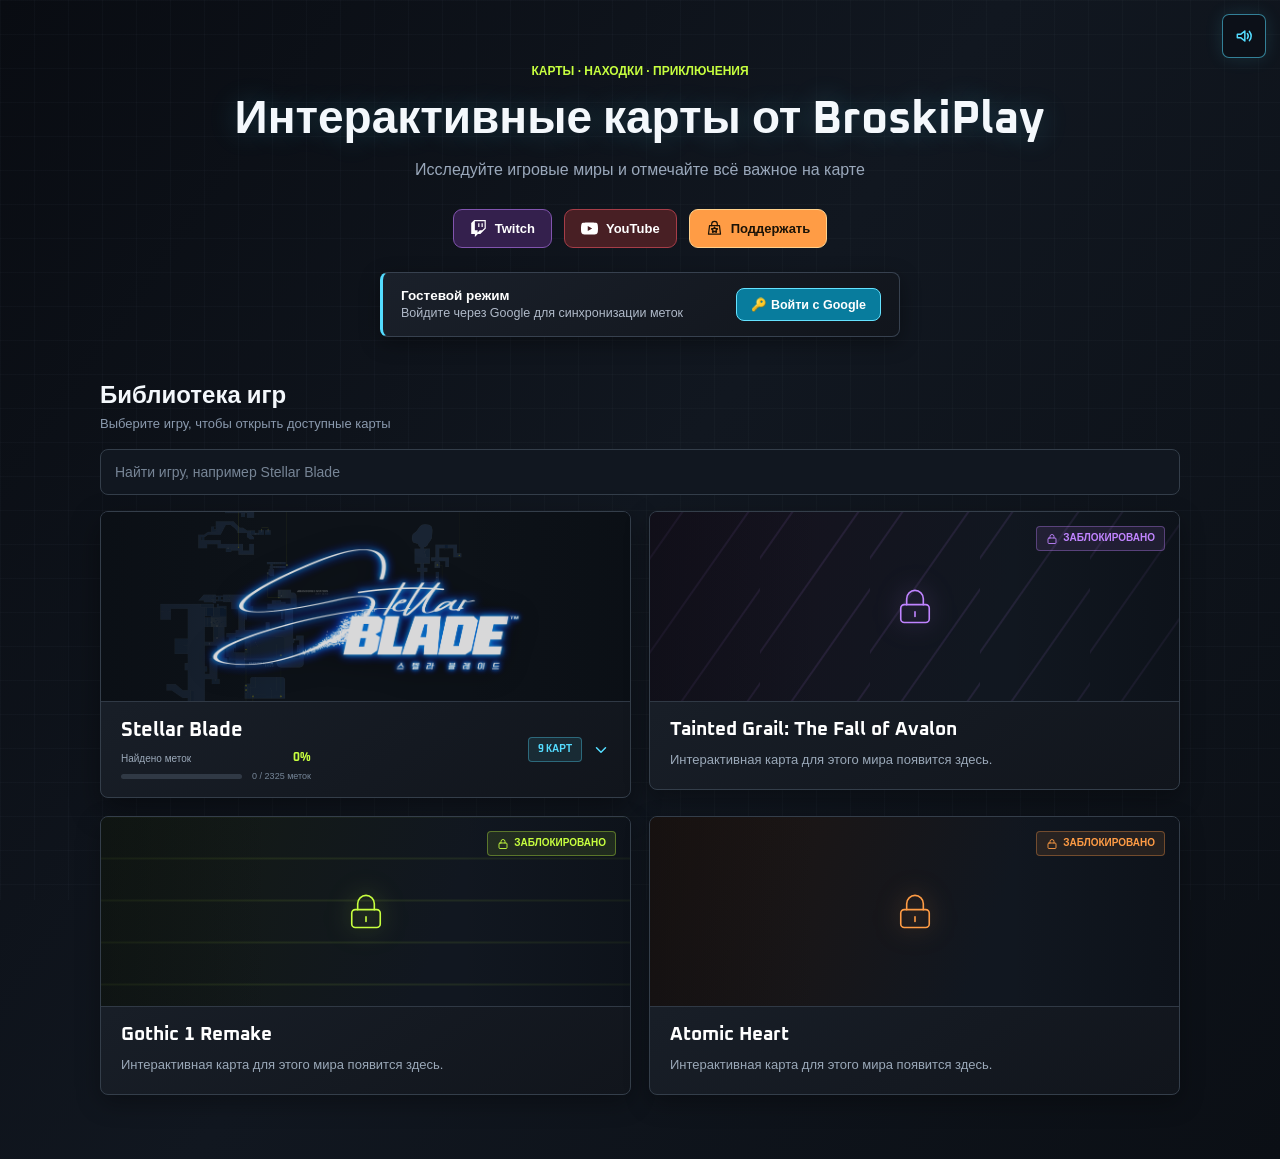
==== commit dd35297e: "update" ====
--- a/index.html
+++ b/index.html
@@ -17,7 +17,6 @@
 <script src="https://www.gstatic.com/firebasejs/10.8.0/firebase-app-compat.js"></script>
 <script src="https://www.gstatic.com/firebasejs/10.8.0/firebase-auth-compat.js"></script>
 <script src="https://www.gstatic.com/firebasejs/10.8.0/firebase-firestore-compat.js"></script>
-<script src="./firebase-config.js"></script>
 <script src="./ui-feedback.js" defer></script>
 <style>
 :root {
@@ -46,19 +45,6 @@
     background-image: linear-gradient(rgba(147, 168, 188, .035) 1px, transparent 1px), linear-gradient(90deg, rgba(147, 168, 188, .035) 1px, transparent 1px);
     background-size: 34px 34px;
 }
-body::after {
-    content: ""; position: fixed; inset: 0; z-index: -1; pointer-events: none;
-    background:
-        radial-gradient(circle 230px at 18% 24%, rgba(84, 220, 255, .13), transparent 72%),
-        radial-gradient(circle 210px at 82% 68%, rgba(192, 132, 255, .11), transparent 72%),
-        radial-gradient(circle 170px at 72% 12%, rgba(199, 255, 63, .07), transparent 72%);
-    filter: blur(80px);
-    animation: liquid-float 22s ease-in-out infinite alternate;
-}
-@keyframes liquid-float {
-    from { transform: translate3d(-1.5%, -1%, 0) scale(1); }
-    to { transform: translate3d(1.5%, 1%, 0) scale(1.08); }
-}
 .site-shell {
     width: min(100%, 1080px);
     margin: 0 auto;
@@ -106,14 +92,11 @@
 /* Блок авторизации Google на главной странице */
 .auth-card {
     width: 100%; max-width: 520px;
-    background: linear-gradient(135deg, rgba(255,255,255,.07), rgba(255,255,255,.02));
-    -webkit-backdrop-filter: blur(18px) saturate(180%);
-    backdrop-filter: blur(18px) saturate(180%);
-    border: 1px solid rgba(255,255,255,.13); border-top-color: rgba(255,255,255,.28);
-    border-left: 3px solid var(--cyan); border-radius: 8px;
+    background: linear-gradient(145deg, #1a202a, #11151c);
+    border: 1px solid #37414f; border-left: 3px solid var(--cyan); border-radius: 8px;
     padding: 14px 18px; margin: 0 auto 44px;
     display: flex; align-items: center; justify-content: space-between; gap: 12px;
-    box-shadow: 0 16px 36px rgba(0,0,0,.42), inset 0 1px 0 rgba(255,255,255,.14);
+    box-shadow: 0 6px 20px rgba(0,0,0,.35);
 }
 .auth-info { display: flex; align-items: center; gap: 10px; overflow: hidden; }
 .auth-avatar {
@@ -138,12 +121,11 @@
 .game-search { margin-bottom: 16px; }
 .game-search input {
     width: 100%; min-height: 46px; padding: 11px 14px;
-    color: var(--text); background: rgba(17,23,32,.62); border: 1px solid rgba(255,255,255,.12); border-radius: 8px;
-    -webkit-backdrop-filter: blur(14px); backdrop-filter: blur(14px);
-    font-size: 14px; outline: none; transition: border-color .2s, box-shadow .2s, background .2s;
+    color: var(--text); background: #111720; border: 1px solid #343e4a; border-radius: 8px;
+    font-size: 14px; outline: none; transition: border-color .2s, box-shadow .2s;
 }
 .game-search input::placeholder { color: #778596; }
-.game-search input:focus { border-color: var(--cyan); background: rgba(17,23,32,.86); box-shadow: 0 0 20px rgba(84,220,255,.2); }
+.game-search input:focus { border-color: var(--cyan); box-shadow: 0 0 0 3px rgba(84, 220, 255, .12); }
 .game-search input:focus-visible { outline: 2px solid var(--acid); outline-offset: 2px; }
 .game-search-status { min-height: 18px; margin-top: 7px; color: #9aa8bb; font-size: 12px; }
 .game-search-status:empty { display: none; }
@@ -163,18 +145,11 @@
 
 details.game-dropdown {
     --game-accent: var(--cyan);
-    background: linear-gradient(145deg, rgba(27,34,44,.62), rgba(17,21,28,.78));
-    -webkit-backdrop-filter: blur(20px) saturate(170%);
-    backdrop-filter: blur(20px) saturate(170%);
-    border: 1px solid rgba(255,255,255,.1); border-top-color: rgba(255,255,255,.24);
-    border-radius: 8px; overflow: hidden;
-    box-shadow: 0 18px 40px rgba(0,0,0,.42), inset 0 1px 0 rgba(255,255,255,.1);
-    transition: border-color .25s, transform .25s, box-shadow .25s;
-}
-details.game-dropdown:hover, details.game-dropdown[open] {
-    border-color: color-mix(in srgb, var(--game-accent) 55%, rgba(255,255,255,.25));
-    box-shadow: 0 20px 45px rgba(0,0,0,.52), 0 0 25px color-mix(in srgb, var(--game-accent) 20%, transparent), inset 0 1px 1px rgba(255,255,255,.18);
-}
+    background: linear-gradient(145deg, #1b222c, #11151c);
+    border: 1px solid #343e4a; border-radius: 8px; overflow: hidden;
+    box-shadow: 0 12px 30px rgba(0,0,0,.38); transition: border-color .25s, transform .25s, box-shadow .25s;
+}
+details.game-dropdown:hover, details.game-dropdown[open] { border-color: var(--game-accent); box-shadow: 0 14px 36px rgba(0,0,0,.5), 0 0 20px color-mix(in srgb, var(--game-accent) 15%, transparent); }
 details.game-dropdown:hover { transform: translateY(-3px); }
 details.game-dropdown > summary { list-style: none; cursor: pointer; user-select: none; }
 details.game-dropdown > summary::-webkit-details-marker { display: none; }
@@ -213,20 +188,17 @@
 }
 
 .maps-list {
-    padding: 12px 16px 16px; background: rgba(13,17,24,.72); -webkit-backdrop-filter: blur(14px); backdrop-filter: blur(14px);
-    border-top: 1px solid rgba(255,255,255,.09);
+    padding: 12px 16px 16px; background: #11161e; border-top: 1px solid #28313d;
     display: flex; flex-direction: column; gap: 8px;
 }
 .map-link {
     display: flex; align-items: center; justify-content: space-between;
-    padding: 10px 14px; background: rgba(255,255,255,.035); border: 1px solid rgba(255,255,255,.07);
-    -webkit-backdrop-filter: blur(8px); backdrop-filter: blur(8px);
+    padding: 10px 14px; background: #1a2029; border: 1px solid #303945;
     border-radius: 5px; color: #e0e6ed; text-decoration: none; font-weight: 600;
     font-size: 14px; transition: background .15s, border-color .15s, transform .1s, color .15s;
 }
 .map-link:hover {
-    background: rgba(255,255,255,.08); border-color: var(--game-accent); color: var(--game-accent);
-    box-shadow: 0 4px 15px color-mix(in srgb, var(--game-accent) 15%, transparent); transform: translateX(4px);
+    background: #202a32; border-color: var(--game-accent); color: var(--game-accent); transform: translateX(4px);
 }
 .map-link span.status { display: flex; align-items: center; gap: 8px; flex-shrink: 0; font-size: 11px; color: #8a99ad; font-weight: normal; }
 .map-link span.status svg { width: 15px; height: 15px; display: block; fill: none; stroke: currentColor; stroke-width: 2; stroke-linecap: round; stroke-linejoin: round; }
@@ -236,20 +208,14 @@
 .game-placeholder {
     --game-accent: var(--violet);
     min-width: 0; overflow: hidden; border-radius: 8px;
-    background: linear-gradient(145deg, rgba(27,34,44,.62), rgba(17,21,28,.78));
-    -webkit-backdrop-filter: blur(20px) saturate(170%); backdrop-filter: blur(20px) saturate(170%);
-    border: 1px solid rgba(255,255,255,.1); border-top-color: rgba(255,255,255,.24);
-    box-shadow: 0 18px 40px rgba(0,0,0,.42), inset 0 1px 0 rgba(255,255,255,.1);
+    background: linear-gradient(145deg, #1b222c, #11151c);
+    border: 1px solid #343e4a; box-shadow: 0 8px 25px rgba(0,0,0,.3);
     transition: border-color .25s, transform .25s, box-shadow .25s;
 }
 .theme-tainted { --game-accent: var(--violet); }
 .theme-gothic { --game-accent: var(--acid); }
 .theme-atomic { --game-accent: var(--orange); }
-.game-placeholder:hover {
-    border-color: color-mix(in srgb, var(--game-accent) 55%, rgba(255,255,255,.25));
-    transform: translateY(-3px);
-    box-shadow: 0 20px 45px rgba(0,0,0,.52), 0 0 25px color-mix(in srgb, var(--game-accent) 20%, transparent), inset 0 1px 1px rgba(255,255,255,.18);
-}
+.game-placeholder:hover { border-color: var(--game-accent); transform: translateY(-3px); box-shadow: 0 14px 34px rgba(0,0,0,.45), 0 0 20px color-mix(in srgb, var(--game-accent) 13%, transparent); }
 .placeholder-banner {
     background: #111720;
 }
@@ -756,10 +722,15 @@
 });
 </script>
 <script>
-const firebaseConfig = window.__FIREBASE_CONFIG__;
-if (!firebaseConfig || !firebaseConfig.apiKey || firebaseConfig.apiKey.startsWith("REPLACE_")) {
-    throw new Error("Firebase configuration is missing. Create firebase-config.js from firebase-config.example.js.");
-}
+const firebaseConfig = {
+    apiKey: "AIzaSyBZ29h18Z1k0gE4dAEca5JH8yePQgxhaII",
+    authDomain: "broskiplaymaps.firebaseapp.com",
+    projectId: "broskiplaymaps",
+    storageBucket: "broskiplaymaps.firebasestorage.app",
+    messagingSenderId: "418362476965",
+    appId: "1:418362476965:web:59ce4e677b1a0a84d7404c",
+    measurementId: "G-D5PQJQ7HZG"
+};
 
 firebase.initializeApp(firebaseConfig);
 const auth = firebase.auth();
@@ -800,4 +771,4 @@
 }
 </script>
 </body>
-</html>
+</html>
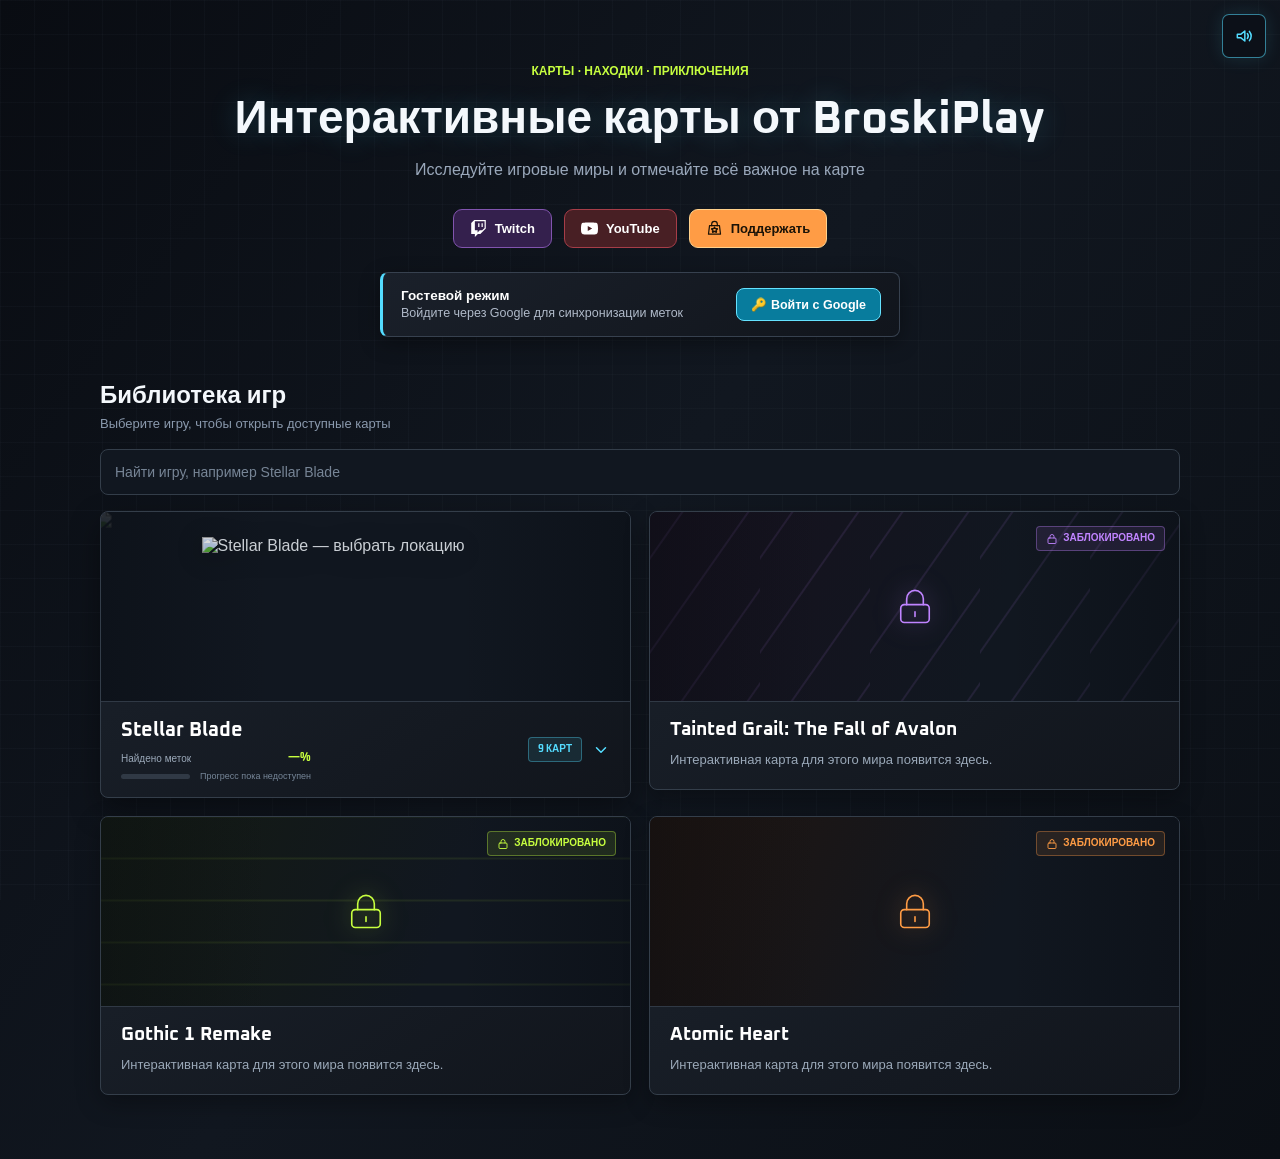
==== commit 63bf9180: "Add files via upload" ====
--- a/index.html
+++ b/index.html
@@ -1,282 +1,304 @@
 <!DOCTYPE html>
 <html lang="ru">
 <head>
-<meta charset="UTF-8">
-<meta name="viewport" content="width=device-width, initial-scale=1.0">
-<meta property="og:title" content="Интерактивные карты от BroskiPlay">
-<meta property="og:description" content="Полная база банок, костюмов, лагерей и ядер с облачной синхронизацией прогресса.">
-<meta property="og:image" content="https://broskiplay.ru/maps/preview.jpg">
-<meta property="og:url" content="https://broskiplay.ru/">
-<meta name="theme-color" content="#50e3c2">
-<link rel="icon" type="image/png" href="./stellar-blade-map/avatar-favicon.png">
-<title>Интерактивные карты от BroskiPlay</title>
-<link rel="preconnect" href="https://fonts.googleapis.com">
-<link rel="preconnect" href="https://fonts.gstatic.com" crossorigin>
-<link href="https://fonts.googleapis.com/css2?family=Oxanium:wght@500;600;700&display=swap" rel="stylesheet">
-<!-- Подключение Firebase SDK -->
-<script src="https://www.gstatic.com/firebasejs/10.8.0/firebase-app-compat.js"></script>
-<script src="https://www.gstatic.com/firebasejs/10.8.0/firebase-auth-compat.js"></script>
-<script src="https://www.gstatic.com/firebasejs/10.8.0/firebase-firestore-compat.js"></script>
-<script src="./ui-feedback.js" defer></script>
-<style>
-:root {
-    --page: #090c12;
-    --panel: #151a22;
-    --panel-raised: #1b222c;
-    --line: #303945;
-    --text: #edf2f7;
-    --muted: #9aa8b8;
-    --acid: #c7ff3f;
-    --cyan: #54dcff;
-    --violet: #c084ff;
-    --orange: #ff9c45;
-    --red: #ff6274;
-}
-* { box-sizing: border-box; margin: 0; padding: 0; font-family: 'Segoe UI', Tahoma, Geneva, Verdana, sans-serif; }
-body {
-    min-height: 100vh;
-    background: linear-gradient(125deg, #090c12 0%, #111720 48%, #0b0f15 100%);
-    color: var(--text);
-    padding: 64px 24px;
-    isolation: isolate;
-}
-body::before {
-    content: ""; position: fixed; inset: 0; z-index: -1; pointer-events: none;
-    background-image: linear-gradient(rgba(147, 168, 188, .035) 1px, transparent 1px), linear-gradient(90deg, rgba(147, 168, 188, .035) 1px, transparent 1px);
-    background-size: 34px 34px;
-}
-.site-shell {
-    width: min(100%, 1080px);
-    margin: 0 auto;
-    position: relative;
-}
-.hero { text-align: center; margin-bottom: 30px; }
-.eyebrow {
-    color: var(--acid); font-size: 12px; font-weight: 800; letter-spacing: 0;
-    text-transform: uppercase; margin-bottom: 12px;
-}
-.home-title {
-    font-family: 'Oxanium', 'Segoe UI', sans-serif;
-    font-size: clamp(28px, 4vw, 46px); font-weight: 700; color: #f4f8fc;
-    letter-spacing: 0; text-align: center; margin-bottom: 12px;
-    text-shadow: 0 0 28px rgba(84, 220, 255, .22);
-}
-.home-subtitle { font-size: 16px; color: #9aa8bb; text-align: center; }
-
-.social-links { display: flex; gap: 12px; align-items: center; justify-content: center; margin-bottom: 24px; }
-.social-btn {
-    display: inline-flex; align-items: center; gap: 8px;
-    padding: 10px 16px; border-radius: 9px; font-size: 13px; font-weight: 700;
-    text-decoration: none; color: #fff; transition: transform .15s, filter .15s, border-color .15s;
-    border: 1px solid rgba(255,255,255,.15); background: #171b24;
-}
-.social-btn:hover { transform: translateY(-2px); filter: brightness(1.12); }
-.social-btn:focus-visible, .auth-btn:focus-visible, .map-link:focus-visible, .last-map-link:focus-visible, details.game-dropdown > summary:focus-visible {
-    outline: 2px solid var(--acid); outline-offset: 3px;
-}
-.social-btn svg { width: 17px; height: 17px; fill: currentColor; }
-.social-twitch { background: #34204d; border-color: #8154ae; }
-.social-twitch.is-live { background: #a41f35; border-color: #ff6c7d; box-shadow: 0 0 18px rgba(255, 67, 89, .18); }
-.social-twitch .live-indicator { display: none; }
-.social-twitch.is-live .live-indicator { display: inline-block; }
-.social-youtube { position: relative; isolation: isolate; overflow: hidden; background: #481f24; border-color: #a63d48; }
-.social-youtube .youtube-label, .social-youtube > svg { position: relative; z-index: 1; }
-.youtube-new-background { display: none; position: absolute; z-index: 0; inset: 0; align-items: center; justify-content: center; color: rgba(255,255,255,.22); font-family: 'Oxanium', 'Segoe UI', sans-serif; font-size: 11px; font-weight: 700; white-space: nowrap; }
-.social-youtube.has-new-video .youtube-new-background { display: flex; }
-.social-youtube.has-new-video .youtube-label { padding: 1px 3px; background: rgba(72, 31, 36, .86); text-shadow: 0 1px 4px rgba(0,0,0,.7); }
-.social-donate { color: #1b1307; background: var(--orange); border-color: #ffd18c; }
-.social-donate svg { fill: none; stroke: currentColor; stroke-width: 1.7; stroke-linecap: round; stroke-linejoin: round; }
-.social-twitch .live-indicator { width: 8px; height: 8px; flex: 0 0 auto; border-radius: 50%; background: #ff4359; box-shadow: 0 0 0 0 rgba(255, 67, 89, .65); animation: live-pulse 1.5s ease-out infinite; }
-@keyframes live-pulse { 70% { box-shadow: 0 0 0 7px rgba(255, 67, 89, 0); } 100% { box-shadow: 0 0 0 0 rgba(255, 67, 89, 0); } }
-
-/* Блок авторизации Google на главной странице */
-.auth-card {
-    width: 100%; max-width: 520px;
-    background: linear-gradient(145deg, #1a202a, #11151c);
-    border: 1px solid #37414f; border-left: 3px solid var(--cyan); border-radius: 8px;
-    padding: 14px 18px; margin: 0 auto 44px;
-    display: flex; align-items: center; justify-content: space-between; gap: 12px;
-    box-shadow: 0 6px 20px rgba(0,0,0,.35);
-}
-.auth-info { display: flex; align-items: center; gap: 10px; overflow: hidden; }
-.auth-avatar {
-    width: 36px; height: 36px; border-radius: 50%;
-    border: 1.5px solid var(--acid); object-fit: cover; display: none; flex-shrink: 0;
-}
-.auth-text { font-size: 12.5px; color: #b0bac9; line-height: 1.35; overflow: hidden; text-overflow: ellipsis; }
-.auth-text b { color: #fff; font-size: 13.5px; }
-.auth-btn {
-    padding: 8px 14px; border-radius: 8px; font-size: 12.5px; font-weight: 700;
-    border: 1px solid #65e2ff; background: #087c9d; color: #fff;
-    cursor: pointer; transition: background .2s, transform .1s; flex-shrink: 0;
-}
-.auth-btn:hover { background: #0898bd; transform: translateY(-1px); }
-.auth-btn.logout { background: #54272d; border-color: #a3434d; }
-.auth-btn.logout:hover { background: #71313a; }
-
-.section-heading { margin-bottom: 18px; }
-.section-heading h2 { color: #f4f8fc; font-family: 'Oxanium', 'Segoe UI', sans-serif; font-size: 24px; font-weight: 700; letter-spacing: 0; margin-bottom: 5px; }
-.section-heading p { color: #8a99ad; font-size: 13px; }
-.sr-only { position: absolute; width: 1px; height: 1px; padding: 0; margin: -1px; overflow: hidden; clip: rect(0, 0, 0, 0); white-space: nowrap; border: 0; }
-.game-search { margin-bottom: 16px; }
-.game-search input {
-    width: 100%; min-height: 46px; padding: 11px 14px;
-    color: var(--text); background: #111720; border: 1px solid #343e4a; border-radius: 8px;
-    font-size: 14px; outline: none; transition: border-color .2s, box-shadow .2s;
-}
-.game-search input::placeholder { color: #778596; }
-.game-search input:focus { border-color: var(--cyan); box-shadow: 0 0 0 3px rgba(84, 220, 255, .12); }
-.game-search input:focus-visible { outline: 2px solid var(--acid); outline-offset: 2px; }
-.game-search-status { min-height: 18px; margin-top: 7px; color: #9aa8bb; font-size: 12px; }
-.game-search-status:empty { display: none; }
-.last-map { margin-bottom: 16px; }
-.last-map[hidden] { display: none; }
-.last-map-link {
-    display: inline-flex; align-items: center; gap: 8px; color: var(--acid);
-    background: rgba(199, 255, 63, .07); border: 1px solid rgba(199, 255, 63, .28);
-    border-radius: 6px; padding: 9px 13px; text-decoration: none; font-size: 13px;
-}
-.last-map-link:hover { background: rgba(199, 255, 63, .13); }
-.last-map-link svg { width: 15px; height: 15px; fill: none; stroke: currentColor; stroke-width: 2; stroke-linecap: round; stroke-linejoin: round; }
-.games-container {
-    width: 100%; display: grid; grid-template-columns: repeat(2, minmax(0, 1fr));
-    gap: 18px; align-items: start;
-}
-
-details.game-dropdown {
-    --game-accent: var(--cyan);
-    background: linear-gradient(145deg, #1b222c, #11151c);
-    border: 1px solid #343e4a; border-radius: 8px; overflow: hidden;
-    box-shadow: 0 12px 30px rgba(0,0,0,.38); transition: border-color .25s, transform .25s, box-shadow .25s;
-}
-details.game-dropdown:hover, details.game-dropdown[open] { border-color: var(--game-accent); box-shadow: 0 14px 36px rgba(0,0,0,.5), 0 0 20px color-mix(in srgb, var(--game-accent) 15%, transparent); }
-details.game-dropdown:hover { transform: translateY(-3px); }
-details.game-dropdown > summary { list-style: none; cursor: pointer; user-select: none; }
-details.game-dropdown > summary::-webkit-details-marker { display: none; }
-
-.theme-stellar { --game-accent: var(--cyan); }
-.game-banner {
-    height: 190px; background: #111720;
-    position: relative; display: flex; align-items: center; justify-content: center;
-    border-bottom: 1px solid #303945; overflow: hidden;
-}
-.game-banner::after { content: ""; position: absolute; inset: 0; z-index: 1; pointer-events: none; background: linear-gradient(90deg, rgba(8, 12, 18, .42), transparent 32%, transparent 68%, rgba(8, 12, 18, .42)); }
-.game-banner-art { position: absolute; inset: 0; width: 100%; height: 100%; object-fit: cover; object-position: center 38%; filter: saturate(.72) brightness(.52); opacity: .48; transform: scale(1.03); transition: opacity .45s, filter .45s, transform .65s; }
-.game-banner-image { position: relative; z-index: 2; width: min(62%, 340px); height: 74%; object-fit: contain; opacity: .84; filter: drop-shadow(0 4px 14px rgba(0, 0, 0, .45)); transition: transform .4s ease, opacity .4s; }
-details.game-dropdown:hover .game-banner-art, details.game-dropdown:focus-within .game-banner-art { opacity: .82; filter: saturate(.9) brightness(.72); transform: scale(1.08); }
-details.game-dropdown:hover .game-banner-image, details.game-dropdown:focus-within .game-banner-image { transform: scale(1.04); opacity: 1; }
-.game-info {
-    padding: 16px 20px; display: flex; align-items: center; justify-content: space-between;
-}
-.theme-stellar .game-info { gap: 14px; }
-.game-title-block { display: grid; gap: 8px; min-width: 0; }
-.game-title { font-family: 'Oxanium', 'Segoe UI', sans-serif; font-size: 20px; font-weight: 700; letter-spacing: 0; color: #fff; }
-.game-progress { width: min(190px, 42vw); display: grid; grid-template-columns: 1fr auto; align-items: center; gap: 5px 10px; }
-.game-progress-heading { display: flex; align-items: center; justify-content: space-between; gap: 10px; grid-column: 1 / -1; color: var(--muted); font-size: 10px; }
-.game-progress-heading strong { color: var(--acid); font-family: 'Oxanium', 'Segoe UI', sans-serif; font-size: 12px; }
-.game-progress-track { height: 5px; overflow: hidden; background: #303945; border-radius: 999px; }
-.game-progress-track > span { display: block; width: 0; height: 100%; background: linear-gradient(90deg, var(--cyan), var(--acid)); box-shadow: 0 0 10px rgba(199, 255, 63, .42); transition: width .45s ease; }
-.game-progress-count { color: #768698; font-size: 9px; white-space: nowrap; }
-.game-arrow { display: flex; color: var(--game-accent); transition: transform .25s; }
-.game-arrow svg { width: 18px; height: 18px; fill: none; stroke: currentColor; stroke-width: 2; stroke-linecap: round; stroke-linejoin: round; }
-details.game-dropdown[open] .game-arrow { transform: rotate(180deg); }
-.game-indicators { display: flex; align-items: center; gap: 10px; }
-.game-badge {
-    color: var(--game-accent); background: color-mix(in srgb, var(--game-accent) 10%, transparent); border: 1px solid color-mix(in srgb, var(--game-accent) 35%, transparent);
-    border-radius: 4px; padding: 5px 9px; font-family: 'Oxanium', 'Segoe UI', sans-serif; font-size: 10px; font-weight: 700;
-    letter-spacing: 0; text-transform: uppercase;
-}
-
-.maps-list {
-    padding: 12px 16px 16px; background: #11161e; border-top: 1px solid #28313d;
-    display: flex; flex-direction: column; gap: 8px;
-}
-.map-link {
-    display: flex; align-items: center; justify-content: space-between;
-    padding: 10px 14px; background: #1a2029; border: 1px solid #303945;
-    border-radius: 5px; color: #e0e6ed; text-decoration: none; font-weight: 600;
-    font-size: 14px; transition: background .15s, border-color .15s, transform .1s, color .15s;
-}
-.map-link:hover {
-    background: #202a32; border-color: var(--game-accent); color: var(--game-accent); transform: translateX(4px);
-}
-.map-link span.status { display: flex; align-items: center; gap: 8px; flex-shrink: 0; font-size: 11px; color: #8a99ad; font-weight: normal; }
-.map-link span.status svg { width: 15px; height: 15px; display: block; fill: none; stroke: currentColor; stroke-width: 2; stroke-linecap: round; stroke-linejoin: round; }
-.map-progress { color: var(--game-accent); font-family: 'Oxanium', 'Segoe UI', sans-serif; font-size: 10px; font-weight: 700; }
-.map-name { display: inline-flex; align-items: center; gap: 9px; min-width: 0; }
-.map-marker { width: 16px; height: 16px; flex: 0 0 auto; fill: none; stroke: var(--game-accent); stroke-width: 1.7; stroke-linecap: round; stroke-linejoin: round; }
-.game-placeholder {
-    --game-accent: var(--violet);
-    min-width: 0; overflow: hidden; border-radius: 8px;
-    background: linear-gradient(145deg, #1b222c, #11151c);
-    border: 1px solid #343e4a; box-shadow: 0 8px 25px rgba(0,0,0,.3);
-    transition: border-color .25s, transform .25s, box-shadow .25s;
-}
-.theme-tainted { --game-accent: var(--violet); }
-.theme-gothic { --game-accent: var(--acid); }
-.theme-atomic { --game-accent: var(--orange); }
-.game-placeholder:hover { border-color: var(--game-accent); transform: translateY(-3px); box-shadow: 0 14px 34px rgba(0,0,0,.45), 0 0 20px color-mix(in srgb, var(--game-accent) 13%, transparent); }
-.placeholder-banner {
-    background: #111720;
-}
-.placeholder-banner::before {
-    content: ""; position: absolute; inset: 0; opacity: .34;
-    background: repeating-linear-gradient(125deg, transparent 0 25px, color-mix(in srgb, var(--game-accent) 30%, transparent) 26px 27px, transparent 28px 54px);
-    background-size: 110px 100%; transition: opacity .35s;
-}
-.placeholder-tainted .placeholder-banner { background: linear-gradient(110deg, #17111e, #111720 64%); }
-.placeholder-gothic .placeholder-banner { background: linear-gradient(110deg, #141b12, #111720 64%); }
-.placeholder-gothic .placeholder-banner::before { background-image: repeating-linear-gradient(0deg, transparent 0 20px, color-mix(in srgb, var(--game-accent) 24%, transparent) 21px 22px, transparent 23px 42px); }
-.placeholder-atomic .placeholder-banner { background: linear-gradient(110deg, #21150f, #111720 64%); }
-.placeholder-atomic .placeholder-banner::before { background-image: linear-gradient(90deg, transparent 49.5%, color-mix(in srgb, var(--game-accent) 26%, transparent) 50%, transparent 50.5%), linear-gradient(transparent 49.5%, color-mix(in srgb, var(--game-accent) 26%, transparent) 50%, transparent 50.5%); background-size: 36px 36px; }
-.game-placeholder:hover .placeholder-banner::before { opacity: .76; animation: signal-sweep 14s linear infinite; }
-.placeholder-banner .game-badge { position: absolute; top: 14px; right: 14px; z-index: 2; display: inline-flex; align-items: center; gap: 5px; }
-.game-badge svg { width: 12px; height: 12px; fill: none; stroke: currentColor; stroke-width: 1.8; stroke-linecap: round; stroke-linejoin: round; }
-.placeholder-lock { width: 38px; height: 38px; position: relative; z-index: 1; fill: none; stroke: var(--game-accent); stroke-width: 1.35; stroke-linecap: round; stroke-linejoin: round; filter: drop-shadow(0 0 12px color-mix(in srgb, var(--game-accent) 55%, transparent)); transition: transform .35s, filter .35s; }
-.game-placeholder:hover .placeholder-lock { transform: translateY(-3px); filter: drop-shadow(0 0 18px color-mix(in srgb, var(--game-accent) 85%, transparent)); }
-.game-placeholder .game-info { padding-bottom: 8px; }
-.game-placeholder .game-title { display: block; font-size: 19px; }
-.placeholder-copy { padding: 0 20px 19px; color: #9aa8b8; font-size: 13px; line-height: 1.5; }
-@keyframes signal-sweep { to { background-position: 110px 0; } }
-@keyframes card-arrive { from { opacity: 0; transform: translateY(12px); } to { opacity: 1; transform: translateY(0); } }
-.game-dropdown, .game-placeholder { animation: card-arrive .45s ease both; }
-.game-placeholder:nth-child(2) { animation-delay: .08s; }
-.game-placeholder:nth-child(3) { animation-delay: .16s; }
-.game-placeholder:nth-child(4) { animation-delay: .24s; }
-.loading-screen {
-    position: fixed; inset: 0; z-index: 20000; display: grid; place-items: center;
-    padding: 20px; background: rgba(5, 8, 13, .94); backdrop-filter: blur(12px);
-}
-.loading-screen[hidden] { display: none; }
-.loading-panel { width: min(100%, 430px); padding: 26px; border: 1px solid #3b4a57; border-left: 3px solid var(--cyan); border-radius: 8px; background: linear-gradient(145deg, #171f29, #0d1219); box-shadow: 0 0 42px rgba(84, 220, 255, .12); }
-.loading-eyebrow { margin-bottom: 10px; color: var(--cyan); font-family: 'Oxanium', 'Segoe UI', sans-serif; font-size: 10px; font-weight: 700; }
-.loading-title { color: #f4f8fc; font-family: 'Oxanium', 'Segoe UI', sans-serif; font-size: 24px; font-weight: 700; }
-.loading-tip { min-height: 42px; margin-top: 12px; color: var(--muted); font-size: 13px; line-height: 1.5; }
-.loading-track { height: 4px; margin-top: 20px; overflow: hidden; background: #2a3541; }
-.loading-track span { display: block; width: 38%; height: 100%; background: linear-gradient(90deg, var(--cyan), var(--acid)); box-shadow: 0 0 14px rgba(84, 220, 255, .55); animation: loading-sweep .8s ease-in-out infinite alternate; }
-.loading-caption { display: block; margin-top: 10px; color: #708090; font-family: 'Oxanium', 'Segoe UI', sans-serif; font-size: 9px; }
-@keyframes loading-sweep { to { transform: translateX(165%); } }
-@media (max-width: 680px) {
-    body { padding: 44px 18px; }
-    .games-container { grid-template-columns: 1fr; gap: 14px; }
-}
-@media (max-width: 480px) {
-    body { padding: 32px 14px 20px; }
-    .social-links { flex-wrap: wrap; gap: 8px; }
-    .auth-card { padding: 12px; gap: 8px; margin-bottom: 34px; }
-    .auth-btn { min-height: 44px; padding: 8px 10px; }
-    .game-banner { height: 160px; }
-    .map-link { min-height: 48px; padding: 10px; }
-    .map-link span.status { white-space: nowrap; margin-left: 8px; }
-    .theme-stellar .game-info { padding: 14px 12px; gap: 8px; }
-    .game-progress { width: min(160px, 42vw); }
-    .game-indicators { gap: 6px; }
-    .game-badge { padding: 5px 6px; }
-}
-@media (prefers-reduced-motion: reduce) {
-    *, *::before, *::after { scroll-behavior: auto !important; transition-duration: .01ms !important; animation-duration: .01ms !important; animation-iteration-count: 1 !important; }
-}
-</style>
+    <meta charset="UTF-8">
+    <meta name="viewport" content="width=device-width, initial-scale=1.0">
+    <meta property="og:title" content="Интерактивные карты от BroskiPlay">
+    <meta property="og:description" content="Полная база банок, костюмов, лагерей и ядер с облачной синхронизацией прогресса.">
+    <meta property="og:image" content="https://broskiplay.ru/maps/preview.jpg">
+    <meta property="og:url" content="https://broskiplay.ru/">
+    <meta name="theme-color" content="#50e3c2">
+    <link rel="icon" type="image/png" href="./stellar-blade-map/avatar-favicon.png">
+    <title>Интерактивные карты от BroskiPlay</title>
+    
+    <link rel="preconnect" href="https://fonts.googleapis.com">
+    <link rel="preconnect" href="https://fonts.gstatic.com" crossorigin>
+    <link href="https://fonts.googleapis.com/css2?family=Oxanium:wght@500;600;700&display=swap" rel="stylesheet">
+    
+    <!-- Firebase SDK -->
+    <script src="https://www.gstatic.com/firebasejs/10.8.0/firebase-app-compat.js"></script>
+    <script src="https://www.gstatic.com/firebasejs/10.8.0/firebase-auth-compat.js"></script>
+    <script src="https://www.gstatic.com/firebasejs/10.8.0/firebase-firestore-compat.js"></script>
+    <script src="./ui-feedback.js" defer></script>
+
+    <style>
+        /* =========================================================
+           ПЕРЕМЕННЫЕ И БАЗА
+           ========================================================= */
+        :root {
+            --page: #090c12;
+            --panel: #151a22;
+            --panel-raised: #1b222c;
+            --line: #303945;
+            --text: #edf2f7;
+            --muted: #9aa8b8;
+            --acid: #c7ff3f;
+            --cyan: #54dcff;
+            --violet: #c084ff;
+            --orange: #ff9c45;
+            --red: #ff6274;
+        }
+
+        * { box-sizing: border-box; margin: 0; padding: 0; font-family: 'Segoe UI', Tahoma, Geneva, Verdana, sans-serif; }
+        
+        body {
+            min-height: 100vh;
+            background: linear-gradient(125deg, #090c12 0%, #111720 48%, #0b0f15 100%);
+            color: var(--text);
+            padding: 64px 24px;
+            isolation: isolate;
+        }
+
+        body::before {
+            content: ""; position: fixed; inset: 0; z-index: -1; pointer-events: none;
+            background-image: linear-gradient(rgba(147, 168, 188, .035) 1px, transparent 1px), linear-gradient(90deg, rgba(147, 168, 188, .035) 1px, transparent 1px);
+            background-size: 34px 34px;
+        }
+
+        .site-shell {
+            width: min(100%, 1080px);
+            margin: 0 auto;
+            position: relative;
+        }
+
+        /* =========================================================
+           ШАПКА И СОЦСЕТИ
+           ========================================================= */
+        .hero { text-align: center; margin-bottom: 30px; }
+        .eyebrow { color: var(--acid); font-size: 12px; font-weight: 800; letter-spacing: 0; text-transform: uppercase; margin-bottom: 12px; }
+        .home-title {
+            font-family: 'Oxanium', 'Segoe UI', sans-serif;
+            font-size: clamp(28px, 4vw, 46px); font-weight: 700; color: #f4f8fc;
+            letter-spacing: 0; text-align: center; margin-bottom: 12px;
+            text-shadow: 0 0 28px rgba(84, 220, 255, .22);
+        }
+        .home-subtitle { font-size: 16px; color: #9aa8bb; text-align: center; }
+
+        .social-links { display: flex; gap: 12px; align-items: center; justify-content: center; margin-bottom: 24px; }
+        .social-btn {
+            display: inline-flex; align-items: center; gap: 8px;
+            padding: 10px 16px; border-radius: 9px; font-size: 13px; font-weight: 700;
+            text-decoration: none; color: #fff; transition: transform .15s, filter .15s, border-color .15s;
+            border: 1px solid rgba(255,255,255,.15); background: #171b24;
+        }
+        .social-btn:hover { transform: translateY(-2px); filter: brightness(1.12); }
+        .social-btn:focus-visible, .auth-btn:focus-visible, .map-link:focus-visible, .last-map-link:focus-visible, details.game-dropdown > summary:focus-visible {
+            outline: 2px solid var(--acid); outline-offset: 3px;
+        }
+        .social-btn svg { width: 17px; height: 17px; fill: currentColor; }
+        
+        .social-twitch { background: #34204d; border-color: #8154ae; }
+        .social-twitch.is-live { background: #a41f35; border-color: #ff6c7d; box-shadow: 0 0 18px rgba(255, 67, 89, .18); }
+        .social-twitch .live-indicator { display: none; }
+        .social-twitch.is-live .live-indicator { display: inline-block; }
+        .social-twitch .live-indicator { width: 8px; height: 8px; flex: 0 0 auto; border-radius: 50%; background: #ff4359; box-shadow: 0 0 0 0 rgba(255, 67, 89, .65); animation: live-pulse 1.5s ease-out infinite; }
+        @keyframes live-pulse { 70% { box-shadow: 0 0 0 7px rgba(255, 67, 89, 0); } 100% { box-shadow: 0 0 0 0 rgba(255, 67, 89, 0); } }
+        
+        .social-youtube { position: relative; isolation: isolate; overflow: hidden; background: #481f24; border-color: #a63d48; }
+        .social-youtube .youtube-label, .social-youtube > svg { position: relative; z-index: 1; }
+        .youtube-new-background { display: none; position: absolute; z-index: 0; inset: 0; align-items: center; justify-content: center; color: rgba(255,255,255,.22); font-family: 'Oxanium', 'Segoe UI', sans-serif; font-size: 11px; font-weight: 700; white-space: nowrap; }
+        .social-youtube.has-new-video .youtube-new-background { display: flex; }
+        .social-youtube.has-new-video .youtube-label { padding: 1px 3px; background: rgba(72, 31, 36, .86); text-shadow: 0 1px 4px rgba(0,0,0,.7); }
+        
+        .social-donate { color: #1b1307; background: var(--orange); border-color: #ffd18c; }
+        .social-donate svg { fill: none; stroke: currentColor; stroke-width: 1.7; stroke-linecap: round; stroke-linejoin: round; }
+
+        /* =========================================================
+           АВТОРИЗАЦИЯ GOOGLE
+           ========================================================= */
+        .auth-card {
+            width: 100%; max-width: 520px;
+            background: linear-gradient(145deg, #1a202a, #11151c);
+            border: 1px solid #37414f; border-left: 3px solid var(--cyan); border-radius: 8px;
+            padding: 14px 18px; margin: 0 auto 44px;
+            display: flex; align-items: center; justify-content: space-between; gap: 12px;
+            box-shadow: 0 6px 20px rgba(0,0,0,.35);
+        }
+        .auth-info { display: flex; align-items: center; gap: 10px; overflow: hidden; }
+        .auth-avatar { width: 36px; height: 36px; border-radius: 50%; border: 1.5px solid var(--acid); object-fit: cover; display: none; flex-shrink: 0; }
+        .auth-text { font-size: 12.5px; color: #b0bac9; line-height: 1.35; overflow: hidden; text-overflow: ellipsis; }
+        .auth-text b { color: #fff; font-size: 13.5px; }
+        .auth-btn {
+            padding: 8px 14px; border-radius: 8px; font-size: 12.5px; font-weight: 700;
+            border: 1px solid #65e2ff; background: #087c9d; color: #fff;
+            cursor: pointer; transition: background .2s, transform .1s; flex-shrink: 0;
+        }
+        .auth-btn:hover { background: #0898bd; transform: translateY(-1px); }
+        .auth-btn.logout { background: #54272d; border-color: #a3434d; }
+        .auth-btn.logout:hover { background: #71313a; }
+
+        /* =========================================================
+           БИБЛИОТЕКА ИГР
+           ========================================================= */
+        .section-heading { margin-bottom: 18px; }
+        .section-heading h2 { color: #f4f8fc; font-family: 'Oxanium', 'Segoe UI', sans-serif; font-size: 24px; font-weight: 700; letter-spacing: 0; margin-bottom: 5px; }
+        .section-heading p { color: #8a99ad; font-size: 13px; }
+        .sr-only { position: absolute; width: 1px; height: 1px; padding: 0; margin: -1px; overflow: hidden; clip: rect(0, 0, 0, 0); white-space: nowrap; border: 0; }
+        
+        .game-search { margin-bottom: 16px; }
+        .game-search input {
+            width: 100%; min-height: 46px; padding: 11px 14px;
+            color: var(--text); background: #111720; border: 1px solid #343e4a; border-radius: 8px;
+            font-size: 14px; outline: none; transition: border-color .2s, box-shadow .2s;
+        }
+        .game-search input::placeholder { color: #778596; }
+        .game-search input:focus { border-color: var(--cyan); box-shadow: 0 0 0 3px rgba(84, 220, 255, .12); }
+        .game-search input:focus-visible { outline: 2px solid var(--acid); outline-offset: 2px; }
+        .game-search-status { min-height: 18px; margin-top: 7px; color: #9aa8bb; font-size: 12px; }
+        .game-search-status:empty { display: none; }
+        
+        .last-map { margin-bottom: 16px; }
+        .last-map[hidden] { display: none; }
+        .last-map-link {
+            display: inline-flex; align-items: center; gap: 8px; color: var(--acid);
+            background: rgba(199, 255, 63, .07); border: 1px solid rgba(199, 255, 63, .28);
+            border-radius: 6px; padding: 9px 13px; text-decoration: none; font-size: 13px;
+        }
+        .last-map-link:hover { background: rgba(199, 255, 63, .13); }
+        .last-map-link svg { width: 15px; height: 15px; fill: none; stroke: currentColor; stroke-width: 2; stroke-linecap: round; stroke-linejoin: round; }
+
+        .games-container { width: 100%; display: grid; grid-template-columns: repeat(2, minmax(0, 1fr)); gap: 18px; align-items: start; }
+
+        details.game-dropdown {
+            --game-accent: var(--cyan);
+            background: linear-gradient(145deg, #1b222c, #11151c);
+            border: 1px solid #343e4a; border-radius: 8px; overflow: hidden;
+            box-shadow: 0 12px 30px rgba(0,0,0,.38); transition: border-color .25s, transform .25s, box-shadow .25s;
+        }
+        details.game-dropdown:hover, details.game-dropdown[open] { border-color: var(--game-accent); box-shadow: 0 14px 36px rgba(0,0,0,.5), 0 0 20px color-mix(in srgb, var(--game-accent) 15%, transparent); }
+        details.game-dropdown:hover { transform: translateY(-3px); }
+        details.game-dropdown > summary { list-style: none; cursor: pointer; user-select: none; }
+        details.game-dropdown > summary::-webkit-details-marker { display: none; }
+
+        .theme-stellar { --game-accent: var(--cyan); }
+        .game-banner {
+            height: 190px; background: #111720;
+            position: relative; display: flex; align-items: center; justify-content: center;
+            border-bottom: 1px solid #303945; overflow: hidden;
+        }
+        .game-banner::after { content: ""; position: absolute; inset: 0; z-index: 1; pointer-events: none; background: linear-gradient(90deg, rgba(8, 12, 18, .42), transparent 32%, transparent 68%, rgba(8, 12, 18, .42)); }
+        .game-banner-art { position: absolute; inset: 0; width: 100%; height: 100%; object-fit: cover; object-position: center 38%; filter: saturate(.72) brightness(.52); opacity: .48; transform: scale(1.03); transition: opacity .45s, filter .45s, transform .65s; }
+        .game-banner-image { position: relative; z-index: 2; width: min(62%, 340px); height: 74%; object-fit: contain; opacity: .84; filter: drop-shadow(0 4px 14px rgba(0, 0, 0, .45)); transition: transform .4s ease, opacity .4s; }
+        details.game-dropdown:hover .game-banner-art, details.game-dropdown:focus-within .game-banner-art { opacity: .82; filter: saturate(.9) brightness(.72); transform: scale(1.08); }
+        details.game-dropdown:hover .game-banner-image, details.game-dropdown:focus-within .game-banner-image { transform: scale(1.04); opacity: 1; }
+        
+        .game-info { padding: 16px 20px; display: flex; align-items: center; justify-content: space-between; }
+        .theme-stellar .game-info { gap: 14px; }
+        .game-title-block { display: grid; gap: 8px; min-width: 0; }
+        .game-title { font-family: 'Oxanium', 'Segoe UI', sans-serif; font-size: 20px; font-weight: 700; letter-spacing: 0; color: #fff; }
+        
+        .game-progress { width: min(190px, 42vw); display: grid; grid-template-columns: 1fr auto; align-items: center; gap: 5px 10px; }
+        .game-progress-heading { display: flex; align-items: center; justify-content: space-between; gap: 10px; grid-column: 1 / -1; color: var(--muted); font-size: 10px; }
+        .game-progress-heading strong { color: var(--acid); font-family: 'Oxanium', 'Segoe UI', sans-serif; font-size: 12px; }
+        .game-progress-track { height: 5px; overflow: hidden; background: #303945; border-radius: 999px; }
+        .game-progress-track > span { display: block; width: 0; height: 100%; background: linear-gradient(90deg, var(--cyan), var(--acid)); box-shadow: 0 0 10px rgba(199, 255, 63, .42); transition: width .45s ease; }
+        .game-progress-count { color: #768698; font-size: 9px; white-space: nowrap; }
+        .game-arrow { display: flex; color: var(--game-accent); transition: transform .25s; }
+        .game-arrow svg { width: 18px; height: 18px; fill: none; stroke: currentColor; stroke-width: 2; stroke-linecap: round; stroke-linejoin: round; }
+        details.game-dropdown[open] .game-arrow { transform: rotate(180deg); }
+        .game-indicators { display: flex; align-items: center; gap: 10px; }
+        .game-badge {
+            color: var(--game-accent); background: color-mix(in srgb, var(--game-accent) 10%, transparent); border: 1px solid color-mix(in srgb, var(--game-accent) 35%, transparent);
+            border-radius: 4px; padding: 5px 9px; font-family: 'Oxanium', 'Segoe UI', sans-serif; font-size: 10px; font-weight: 700;
+            letter-spacing: 0; text-transform: uppercase;
+        }
+
+        /* Список карт */
+        .maps-list { padding: 12px 16px 16px; background: #11161e; border-top: 1px solid #28313d; display: flex; flex-direction: column; gap: 8px; }
+        .map-link {
+            display: flex; align-items: center; justify-content: space-between;
+            padding: 10px 14px; background: #1a2029; border: 1px solid #303945;
+            border-radius: 5px; color: #e0e6ed; text-decoration: none; font-weight: 600;
+            font-size: 14px; transition: background .15s, border-color .15s, transform .1s, color .15s;
+        }
+        .map-link:hover { background: #202a32; border-color: var(--game-accent); color: var(--game-accent); transform: translateX(4px); }
+        .map-link span.status { display: flex; align-items: center; gap: 8px; flex-shrink: 0; font-size: 11px; color: #8a99ad; font-weight: normal; }
+        .map-link span.status svg { width: 15px; height: 15px; display: block; fill: none; stroke: currentColor; stroke-width: 2; stroke-linecap: round; stroke-linejoin: round; }
+        .map-progress { color: var(--game-accent); font-family: 'Oxanium', 'Segoe UI', sans-serif; font-size: 10px; font-weight: 700; }
+        .map-name { display: inline-flex; align-items: center; gap: 9px; min-width: 0; }
+        .map-marker { width: 16px; height: 16px; flex: 0 0 auto; fill: none; stroke: var(--game-accent); stroke-width: 1.7; stroke-linecap: round; stroke-linejoin: round; }
+
+        /* Плейсхолдеры для будущих игр */
+        .game-placeholder {
+            --game-accent: var(--violet);
+            min-width: 0; overflow: hidden; border-radius: 8px;
+            background: linear-gradient(145deg, #1b222c, #11151c);
+            border: 1px solid #343e4a; box-shadow: 0 8px 25px rgba(0,0,0,.3);
+            transition: border-color .25s, transform .25s, box-shadow .25s;
+        }
+        .theme-tainted { --game-accent: var(--violet); }
+        .theme-gothic { --game-accent: var(--acid); }
+        .theme-atomic { --game-accent: var(--orange); }
+        .game-placeholder:hover { border-color: var(--game-accent); transform: translateY(-3px); box-shadow: 0 14px 34px rgba(0,0,0,.45), 0 0 20px color-mix(in srgb, var(--game-accent) 13%, transparent); }
+        .placeholder-banner { background: #111720; }
+        .placeholder-banner::before {
+            content: ""; position: absolute; inset: 0; opacity: .34;
+            background: repeating-linear-gradient(125deg, transparent 0 25px, color-mix(in srgb, var(--game-accent) 30%, transparent) 26px 27px, transparent 28px 54px);
+            background-size: 110px 100%; transition: opacity .35s;
+        }
+        .placeholder-tainted .placeholder-banner { background: linear-gradient(110deg, #17111e, #111720 64%); }
+        .placeholder-gothic .placeholder-banner { background: linear-gradient(110deg, #141b12, #111720 64%); }
+        .placeholder-gothic .placeholder-banner::before { background-image: repeating-linear-gradient(0deg, transparent 0 20px, color-mix(in srgb, var(--game-accent) 24%, transparent) 21px 22px, transparent 23px 42px); }
+        .placeholder-atomic .placeholder-banner { background: linear-gradient(110deg, #21150f, #111720 64%); }
+        .placeholder-atomic .placeholder-banner::before { background-image: linear-gradient(90deg, transparent 49.5%, color-mix(in srgb, var(--game-accent) 26%, transparent) 50%, transparent 50.5%), linear-gradient(transparent 49.5%, color-mix(in srgb, var(--game-accent) 26%, transparent) 50%, transparent 50.5%); background-size: 36px 36px; }
+        .game-placeholder:hover .placeholder-banner::before { opacity: .76; animation: signal-sweep 14s linear infinite; }
+        @keyframes signal-sweep { to { background-position: 110px 0; } }
+        .placeholder-banner .game-badge { position: absolute; top: 14px; right: 14px; z-index: 2; display: inline-flex; align-items: center; gap: 5px; }
+        .game-badge svg { width: 12px; height: 12px; fill: none; stroke: currentColor; stroke-width: 1.8; stroke-linecap: round; stroke-linejoin: round; }
+        .placeholder-lock { width: 38px; height: 38px; position: relative; z-index: 1; fill: none; stroke: var(--game-accent); stroke-width: 1.35; stroke-linecap: round; stroke-linejoin: round; filter: drop-shadow(0 0 12px color-mix(in srgb, var(--game-accent) 55%, transparent)); transition: transform .35s, filter .35s; }
+        .game-placeholder:hover .placeholder-lock { transform: translateY(-3px); filter: drop-shadow(0 0 18px color-mix(in srgb, var(--game-accent) 85%, transparent)); }
+        .game-placeholder .game-info { padding-bottom: 8px; }
+        .game-placeholder .game-title { display: block; font-size: 19px; }
+        .placeholder-copy { padding: 0 20px 19px; color: #9aa8b8; font-size: 13px; line-height: 1.5; }
+
+        /* Анимации появления */
+        @keyframes card-arrive { from { opacity: 0; transform: translateY(12px); } to { opacity: 1; transform: translateY(0); } }
+        .game-dropdown, .game-placeholder { animation: card-arrive .45s ease both; }
+        .game-placeholder:nth-child(2) { animation-delay: .08s; }
+        .game-placeholder:nth-child(3) { animation-delay: .16s; }
+        .game-placeholder:nth-child(4) { animation-delay: .24s; }
+
+        /* =========================================================
+           ЭКРАН ЗАГРУЗКИ КАРТЫ
+           ========================================================= */
+        .loading-screen {
+            position: fixed; inset: 0; z-index: 20000; display: grid; place-items: center;
+            padding: 20px; background: rgba(5, 8, 13, .94); backdrop-filter: blur(12px);
+        }
+        .loading-screen[hidden] { display: none; }
+        .loading-panel { width: min(100%, 430px); padding: 26px; border: 1px solid #3b4a57; border-left: 3px solid var(--cyan); border-radius: 8px; background: linear-gradient(145deg, #171f29, #0d1219); box-shadow: 0 0 42px rgba(84, 220, 255, .12); }
+        .loading-eyebrow { margin-bottom: 10px; color: var(--cyan); font-family: 'Oxanium', 'Segoe UI', sans-serif; font-size: 10px; font-weight: 700; }
+        .loading-title { color: #f4f8fc; font-family: 'Oxanium', 'Segoe UI', sans-serif; font-size: 24px; font-weight: 700; }
+        .loading-tip { min-height: 42px; margin-top: 12px; color: var(--muted); font-size: 13px; line-height: 1.5; }
+        .loading-track { height: 4px; margin-top: 20px; overflow: hidden; background: #2a3541; }
+        .loading-track span { display: block; width: 38%; height: 100%; background: linear-gradient(90deg, var(--cyan), var(--acid)); box-shadow: 0 0 14px rgba(84, 220, 255, .55); animation: loading-sweep .8s ease-in-out infinite alternate; }
+        .loading-caption { display: block; margin-top: 10px; color: #708090; font-family: 'Oxanium', 'Segoe UI', sans-serif; font-size: 9px; }
+        @keyframes loading-sweep { to { transform: translateX(165%); } }
+
+        /* =========================================================
+           АДАПТИВНОСТЬ
+           ========================================================= */
+        @media (max-width: 680px) {
+            body { padding: 44px 18px; }
+            .games-container { grid-template-columns: 1fr; gap: 14px; }
+        }
+        @media (max-width: 480px) {
+            body { padding: 32px 14px 20px; }
+            .social-links { flex-wrap: wrap; gap: 8px; }
+            .auth-card { padding: 12px; gap: 8px; margin-bottom: 34px; }
+            .auth-btn { min-height: 44px; padding: 8px 10px; }
+            .game-banner { height: 160px; }
+            .map-link { min-height: 48px; padding: 10px; }
+            .map-link span.status { white-space: nowrap; margin-left: 8px; }
+            .theme-stellar .game-info { padding: 14px 12px; gap: 8px; }
+            .game-progress { width: min(160px, 42vw); }
+            .game-indicators { gap: 6px; }
+            .game-badge { padding: 5px 6px; }
+        }
+        @media (prefers-reduced-motion: reduce) {
+            *, *::before, *::after { scroll-behavior: auto !important; transition-duration: .01ms !important; animation-duration: .01ms !important; animation-iteration-count: 1 !important; }
+        }
+    </style>
 </head>
 <body>
 <main class="site-shell">
@@ -303,7 +325,6 @@
         </a>
     </nav>
 
-    <!-- Карточка облачной синхронизации Google -->
     <div class="auth-card">
         <div class="auth-info">
             <img id="auth-avatar" class="auth-avatar" src="" alt="Avatar">
@@ -312,7 +333,7 @@
                 <span>Войдите через Google для синхронизации меток</span>
             </div>
         </div>
-        <button id="auth-btn" class="auth-btn" onclick="toggleGoogleAuth()">🔑 Войти с Google</button>
+        <button id="auth-btn" class="auth-btn">🔑 Войти с Google</button>
     </div>
 
     <section class="game-library" aria-labelledby="games-heading">
@@ -331,101 +352,100 @@
                 <span>Продолжить: <strong id="last-map-name"></strong></span>
             </a>
         </p>
-    <div class="games-container" id="games-container">
-        <details class="game-dropdown theme-stellar">
-            <summary>
-                <div class="game-banner">
-                    <img class="game-banner-art" src="./stellar-blade-map/maps/eidos7.png" alt="">
-                    <img class="game-banner-image" src="./stellar-blade-map/maps/stellar-blade-logo.png" alt="Stellar Blade — выбрать локацию">
+        
+        <div class="games-container" id="games-container">
+            <details class="game-dropdown theme-stellar">
+                <summary>
+                    <div class="game-banner">
+                        <img class="game-banner-art" src="./stellar-blade-map/maps/eidos7.png" alt="">
+                        <img class="game-banner-image" src="./stellar-blade-map/maps/stellar-blade-logo.png" alt="Stellar Blade — выбрать локацию">
+                    </div>
+                    <div class="game-info">
+                        <div class="game-title-block">
+                            <span class="game-title">Stellar Blade</span>
+                            <div class="game-progress">
+                                <div class="game-progress-heading"><span>Найдено меток</span><strong id="stellar-progress-value">—%</strong></div>
+                                <div class="game-progress-track" id="stellar-progress-bar" role="progressbar" aria-label="Общий прогресс Stellar Blade" aria-valuemin="0" aria-valuemax="100" aria-valuenow="0"><span id="stellar-progress-fill"></span></div>
+                                <span class="game-progress-count" id="stellar-progress-count">Загрузка меток...</span>
+                            </div>
+                        </div>
+                        <span class="game-indicators">
+                            <span class="game-badge">9 карт</span>
+                            <span class="game-arrow" aria-hidden="true"><svg viewBox="0 0 24 24"><path d="m6 9 6 6 6-6"/></svg></span>
+                        </span>
+                    </div>
+                </summary>
+                <div class="maps-list">
+                    <!-- Ссылки оставлены на .html, так как у вас настроены редиректы -->
+                    <a href="./stellar-blade-map/eidos7.html" class="map-link">
+                        <span class="map-name"><svg class="map-marker" viewBox="0 0 24 24" aria-hidden="true"><path d="M20 10c0 5-8 12-8 12S4 15 4 10a8 8 0 1 1 16 0Z"/><circle cx="12" cy="10" r="2.5"/></svg>Эйдос 7 (Eidos 7)</span>
+                        <span class="status" aria-label="Открыть"><svg viewBox="0 0 24 24" aria-hidden="true"><path d="M5 12h14M13 6l6 6-6 6"/></svg></span>
+                    </a>
+                    <a href="./stellar-blade-map/xion.html" class="map-link">
+                        <span class="map-name"><svg class="map-marker" viewBox="0 0 24 24" aria-hidden="true"><path d="M20 10c0 5-8 12-8 12S4 15 4 10a8 8 0 1 1 16 0Z"/><circle cx="12" cy="10" r="2.5"/></svg>Город Ксион (Xion City)</span>
+                        <span class="status" aria-label="Открыть"><svg viewBox="0 0 24 24" aria-hidden="true"><path d="M5 12h14M13 6l6 6-6 6"/></svg></span>
+                    </a>
+                    <a href="./stellar-blade-map/wasteland.html" class="map-link">
+                        <span class="map-name"><svg class="map-marker" viewBox="0 0 24 24" aria-hidden="true"><path d="M20 10c0 5-8 12-8 12S4 15 4 10a8 8 0 1 1 16 0Z"/><circle cx="12" cy="10" r="2.5"/></svg>Пустошь (Wasteland)</span>
+                        <span class="status" aria-label="Открыть"><svg viewBox="0 0 24 24" aria-hidden="true"><path d="M5 12h14M13 6l6 6-6 6"/></svg></span>
+                    </a>
+                    <a href="./stellar-blade-map/altess_levoire.html" class="map-link">
+                        <span class="map-name"><svg class="map-marker" viewBox="0 0 24 24" aria-hidden="true"><path d="M20 10c0 5-8 12-8 12S4 15 4 10a8 8 0 1 1 16 0Z"/><circle cx="12" cy="10" r="2.5"/></svg>Атлесс Левуар (Altess Levoire)</span>
+                        <span class="status" aria-label="Открыть"><svg viewBox="0 0 24 24" aria-hidden="true"><path d="M5 12h14M13 6l6 6-6 6"/></svg></span>
+                    </a>
+                    <a href="./stellar-blade-map/matrix11.html" class="map-link">
+                        <span class="map-name"><svg class="map-marker" viewBox="0 0 24 24" aria-hidden="true"><path d="M20 10c0 5-8 12-8 12S4 15 4 10a8 8 0 1 1 16 0Z"/><circle cx="12" cy="10" r="2.5"/></svg>Матрица 11 (Matrix 11)</span>
+                        <span class="status" aria-label="Открыть"><svg viewBox="0 0 24 24" aria-hidden="true"><path d="M5 12h14M13 6l6 6-6 6"/></svg></span>
+                    </a>
+                    <a href="./stellar-blade-map/great_desert.html" class="map-link">
+                        <span class="map-name"><svg class="map-marker" viewBox="0 0 24 24" aria-hidden="true"><path d="M20 10c0 5-8 12-8 12S4 15 4 10a8 8 0 1 1 16 0Z"/><circle cx="12" cy="10" r="2.5"/></svg>Великая пустыня (Great Desert)</span>
+                        <span class="status" aria-label="Открыть"><svg viewBox="0 0 24 24" aria-hidden="true"><path d="M5 12h14M13 6l6 6-6 6"/></svg></span>
+                    </a>
+                    <a href="./stellar-blade-map/abyss_levoire.html" class="map-link">
+                        <span class="map-name"><svg class="map-marker" viewBox="0 0 24 24" aria-hidden="true"><path d="M20 10c0 5-8 12-8 12S4 15 4 10a8 8 0 1 1 16 0Z"/><circle cx="12" cy="10" r="2.5"/></svg>Бездна Левуар (Abyss Levoire)</span>
+                        <span class="status" aria-label="Открыть"><svg viewBox="0 0 24 24" aria-hidden="true"><path d="M5 12h14M13 6l6 6-6 6"/></svg></span>
+                    </a>
+                    <a href="./stellar-blade-map/spire4.html" class="map-link">
+                        <span class="map-name"><svg class="map-marker" viewBox="0 0 24 24" aria-hidden="true"><path d="M20 10c0 5-8 12-8 12S4 15 4 10a8 8 0 1 1 16 0Z"/><circle cx="12" cy="10" r="2.5"/></svg>Шпиль 4 (Spire 4)</span>
+                        <span class="status" aria-label="Открыть"><svg viewBox="0 0 24 24" aria-hidden="true"><path d="M5 12h14M13 6l6 6-6 6"/></svg></span>
+                    </a>
+                    <a href="./stellar-blade-map/eidos9.html" class="map-link">
+                        <span class="map-name"><svg class="map-marker" viewBox="0 0 24 24" aria-hidden="true"><path d="M20 10c0 5-8 12-8 12S4 15 4 10a8 8 0 1 1 16 0Z"/><circle cx="12" cy="10" r="2.5"/></svg>Эйдос 9 (Eidos 9)</span>
+                        <span class="status" aria-label="Открыть"><svg viewBox="0 0 24 24" aria-hidden="true"><path d="M5 12h14M13 6l6 6-6 6"/></svg></span>
+                    </a>
                 </div>
-                <div class="game-info">
-                    <div class="game-title-block">
-                        <span class="game-title">Stellar Blade</span>
-                        <div class="game-progress">
-                            <div class="game-progress-heading"><span>Найдено меток</span><strong id="stellar-progress-value">—%</strong></div>
-                            <div class="game-progress-track" id="stellar-progress-bar" role="progressbar" aria-label="Общий прогресс Stellar Blade" aria-valuemin="0" aria-valuemax="100" aria-valuenow="0"><span id="stellar-progress-fill"></span></div>
-                            <span class="game-progress-count" id="stellar-progress-count">Загрузка меток...</span>
-                        </div>
-                    </div>
-                    <span class="game-indicators">
-                        <span class="game-badge">9 карт</span>
-                        <span class="game-arrow" aria-hidden="true"><svg viewBox="0 0 24 24"><path d="m6 9 6 6 6-6"/></svg></span>
-                    </span>
+            </details>
+
+            <!-- Заглушки для других игр -->
+            <article class="game-placeholder theme-tainted placeholder-tainted" aria-label="Tainted Grail: The Fall of Avalon — карта в разработке">
+                <div class="game-banner placeholder-banner">
+                <span class="game-badge"><svg viewBox="0 0 24 24" aria-hidden="true"><rect x="4" y="10" width="16" height="11" rx="2"/><path d="M8 10V7a4 4 0 0 1 8 0v3"/></svg>Заблокировано</span>
+                <svg class="placeholder-lock" viewBox="0 0 32 32" aria-hidden="true"><rect x="4" y="14" width="24" height="15" rx="3"/><path d="M9 14V9a7 7 0 0 1 14 0v5M16 20v4"/></svg>
                 </div>
-            </summary>
-            <div class="maps-list">
-                <a href="./stellar-blade-map/eidos7.html" class="map-link">
-                    <span class="map-name"><svg class="map-marker" viewBox="0 0 24 24" aria-hidden="true"><path d="M20 10c0 5-8 12-8 12S4 15 4 10a8 8 0 1 1 16 0Z"/><circle cx="12" cy="10" r="2.5"/></svg>Эйдос 7 (Eidos 7)</span>
-                    <span class="status" aria-label="Открыть"><svg viewBox="0 0 24 24" aria-hidden="true"><path d="M5 12h14M13 6l6 6-6 6"/></svg></span>
-                </a>
-                <a href="./stellar-blade-map/xion.html" class="map-link">
-                    <span class="map-name"><svg class="map-marker" viewBox="0 0 24 24" aria-hidden="true"><path d="M20 10c0 5-8 12-8 12S4 15 4 10a8 8 0 1 1 16 0Z"/><circle cx="12" cy="10" r="2.5"/></svg>Город Ксион (Xion City)</span>
-                    <span class="status" aria-label="Открыть"><svg viewBox="0 0 24 24" aria-hidden="true"><path d="M5 12h14M13 6l6 6-6 6"/></svg></span>
-                </a>
-                <a href="./stellar-blade-map/wasteland.html" class="map-link">
-                    <span class="map-name"><svg class="map-marker" viewBox="0 0 24 24" aria-hidden="true"><path d="M20 10c0 5-8 12-8 12S4 15 4 10a8 8 0 1 1 16 0Z"/><circle cx="12" cy="10" r="2.5"/></svg>Пустошь (Wasteland)</span>
-                    <span class="status" aria-label="Открыть"><svg viewBox="0 0 24 24" aria-hidden="true"><path d="M5 12h14M13 6l6 6-6 6"/></svg></span>
-                </a>
-                <a href="./stellar-blade-map/altess_levoire.html" class="map-link">
-                    <span class="map-name"><svg class="map-marker" viewBox="0 0 24 24" aria-hidden="true"><path d="M20 10c0 5-8 12-8 12S4 15 4 10a8 8 0 1 1 16 0Z"/><circle cx="12" cy="10" r="2.5"/></svg>Атлесс Левуар (Altess Levoire)</span>
-                    <span class="status" aria-label="Открыть"><svg viewBox="0 0 24 24" aria-hidden="true"><path d="M5 12h14M13 6l6 6-6 6"/></svg></span>
-                </a>
-                <a href="./stellar-blade-map/matrix11.html" class="map-link">
-                    <span class="map-name"><svg class="map-marker" viewBox="0 0 24 24" aria-hidden="true"><path d="M20 10c0 5-8 12-8 12S4 15 4 10a8 8 0 1 1 16 0Z"/><circle cx="12" cy="10" r="2.5"/></svg>Матрица 11 (Matrix 11)</span>
-                    <span class="status" aria-label="Открыть"><svg viewBox="0 0 24 24" aria-hidden="true"><path d="M5 12h14M13 6l6 6-6 6"/></svg></span>
-                </a>
-                <a href="./stellar-blade-map/great_desert.html" class="map-link">
-                    <span class="map-name"><svg class="map-marker" viewBox="0 0 24 24" aria-hidden="true"><path d="M20 10c0 5-8 12-8 12S4 15 4 10a8 8 0 1 1 16 0Z"/><circle cx="12" cy="10" r="2.5"/></svg>Великая пустыня (Great Desert)</span>
-                    <span class="status" aria-label="Открыть"><svg viewBox="0 0 24 24" aria-hidden="true"><path d="M5 12h14M13 6l6 6-6 6"/></svg></span>
-                </a>
-                <a href="./stellar-blade-map/abyss_levoire.html" class="map-link">
-                    <span class="map-name"><svg class="map-marker" viewBox="0 0 24 24" aria-hidden="true"><path d="M20 10c0 5-8 12-8 12S4 15 4 10a8 8 0 1 1 16 0Z"/><circle cx="12" cy="10" r="2.5"/></svg>Бездна Левуар (Abyss Levoire)</span>
-                    <span class="status" aria-label="Открыть"><svg viewBox="0 0 24 24" aria-hidden="true"><path d="M5 12h14M13 6l6 6-6 6"/></svg></span>
-                </a>
-                <a href="./stellar-blade-map/spire4.html" class="map-link">
-                    <span class="map-name"><svg class="map-marker" viewBox="0 0 24 24" aria-hidden="true"><path d="M20 10c0 5-8 12-8 12S4 15 4 10a8 8 0 1 1 16 0Z"/><circle cx="12" cy="10" r="2.5"/></svg>Шпиль 4 (Spire 4)</span>
-                    <span class="status" aria-label="Открыть"><svg viewBox="0 0 24 24" aria-hidden="true"><path d="M5 12h14M13 6l6 6-6 6"/></svg></span>
-                </a>
-                <a href="./stellar-blade-map/eidos9.html" class="map-link">
-                    <span class="map-name"><svg class="map-marker" viewBox="0 0 24 24" aria-hidden="true"><path d="M20 10c0 5-8 12-8 12S4 15 4 10a8 8 0 1 1 16 0Z"/><circle cx="12" cy="10" r="2.5"/></svg>Эйдос 9 (Eidos 9)</span>
-                    <span class="status" aria-label="Открыть"><svg viewBox="0 0 24 24" aria-hidden="true"><path d="M5 12h14M13 6l6 6-6 6"/></svg></span>
-                </a>
-            </div>
-        </details>
-        <article class="game-placeholder theme-tainted placeholder-tainted" aria-label="Tainted Grail: The Fall of Avalon — карта в разработке">
-            <div class="game-banner placeholder-banner">
-            <span class="game-badge"><svg viewBox="0 0 24 24" aria-hidden="true"><rect x="4" y="10" width="16" height="11" rx="2"/><path d="M8 10V7a4 4 0 0 1 8 0v3"/></svg>Заблокировано</span>
-            <svg class="placeholder-lock" viewBox="0 0 32 32" aria-hidden="true"><rect x="4" y="14" width="24" height="15" rx="3"/><path d="M9 14V9a7 7 0 0 1 14 0v5M16 20v4"/></svg>
-            </div>
-            <div class="game-info">
-                <h3 class="game-title">Tainted Grail: The Fall of Avalon</h3>
-            </div>
-            <p class="placeholder-copy">Интерактивная карта для этого мира появится здесь.</p>
-        </article>
-        <article class="game-placeholder theme-gothic placeholder-gothic" aria-label="Gothic 1 Remake — карта в разработке">
-            <div class="game-banner placeholder-banner">
-            <span class="game-badge"><svg viewBox="0 0 24 24" aria-hidden="true"><rect x="4" y="10" width="16" height="11" rx="2"/><path d="M8 10V7a4 4 0 0 1 8 0v3"/></svg>Заблокировано</span>
-            <svg class="placeholder-lock" viewBox="0 0 32 32" aria-hidden="true"><rect x="4" y="14" width="24" height="15" rx="3"/><path d="M9 14V9a7 7 0 0 1 14 0v5M16 20v4"/></svg>
-            </div>
-            <div class="game-info">
-                <h3 class="game-title">Gothic 1 Remake</h3>
-            </div>
-            <p class="placeholder-copy">Интерактивная карта для этого мира появится здесь.</p>
-        </article>
-        <article class="game-placeholder theme-atomic placeholder-atomic" aria-label="Atomic Heart — карта в разработке">
-            <div class="game-banner placeholder-banner">
-            <span class="game-badge"><svg viewBox="0 0 24 24" aria-hidden="true"><rect x="4" y="10" width="16" height="11" rx="2"/><path d="M8 10V7a4 4 0 0 1 8 0v3"/></svg>Заблокировано</span>
-            <svg class="placeholder-lock" viewBox="0 0 32 32" aria-hidden="true"><rect x="4" y="14" width="24" height="15" rx="3"/><path d="M9 14V9a7 7 0 0 1 14 0v5M16 20v4"/></svg>
-            </div>
-            <div class="game-info">
-                <h3 class="game-title">Atomic Heart</h3>
-            </div>
-            <p class="placeholder-copy">Интерактивная карта для этого мира появится здесь.</p>
-        </article>
-    </div>
+                <div class="game-info"><h3 class="game-title">Tainted Grail: The Fall of Avalon</h3></div>
+                <p class="placeholder-copy">Интерактивная карта для этого мира появится здесь.</p>
+            </article>
+            <article class="game-placeholder theme-gothic placeholder-gothic" aria-label="Gothic 1 Remake — карта в разработке">
+                <div class="game-banner placeholder-banner">
+                <span class="game-badge"><svg viewBox="0 0 24 24" aria-hidden="true"><rect x="4" y="10" width="16" height="11" rx="2"/><path d="M8 10V7a4 4 0 0 1 8 0v3"/></svg>Заблокировано</span>
+                <svg class="placeholder-lock" viewBox="0 0 32 32" aria-hidden="true"><rect x="4" y="14" width="24" height="15" rx="3"/><path d="M9 14V9a7 7 0 0 1 14 0v5M16 20v4"/></svg>
+                </div>
+                <div class="game-info"><h3 class="game-title">Gothic 1 Remake</h3></div>
+                <p class="placeholder-copy">Интерактивная карта для этого мира появится здесь.</p>
+            </article>
+            <article class="game-placeholder theme-atomic placeholder-atomic" aria-label="Atomic Heart — карта в разработке">
+                <div class="game-banner placeholder-banner">
+                <span class="game-badge"><svg viewBox="0 0 24 24" aria-hidden="true"><rect x="4" y="10" width="16" height="11" rx="2"/><path d="M8 10V7a4 4 0 0 1 8 0v3"/></svg>Заблокировано</span>
+                <svg class="placeholder-lock" viewBox="0 0 32 32" aria-hidden="true"><rect x="4" y="14" width="24" height="15" rx="3"/><path d="M9 14V9a7 7 0 0 1 14 0v5M16 20v4"/></svg>
+                </div>
+                <div class="game-info"><h3 class="game-title">Atomic Heart</h3></div>
+                <p class="placeholder-copy">Интерактивная карта для этого мира появится здесь.</p>
+            </article>
+        </div>
     </section>
 </main>
 
+<!-- Экран загрузки при переходе на карту -->
 <div class="loading-screen" id="map-loading-screen" role="status" aria-live="polite" hidden>
     <div class="loading-panel">
         <p class="loading-eyebrow">BroskiPlay · загрузка локации</p>
@@ -436,339 +456,334 @@
     </div>
 </div>
 
+<!-- =========================================================
+     СКРИПТЫ
+     ========================================================= -->
+
+<!-- 1. Статусы Twitch и YouTube -->
 <script>
-const twitchButton = document.getElementById("twitch-button");
-const twitchButtonLabel = document.getElementById("twitch-button-label");
-const previewTwitchLive = new URLSearchParams(window.location.search).get("previewTwitch") === "live";
-
-function renderTwitchButton(isLive, status = "") {
-    twitchButton.classList.toggle("is-live", isLive);
-    twitchButton.href = "https://www.twitch.tv/broskiplay";
-    twitchButtonLabel.textContent = isLive ? "МОЙ СТРИМ · ONLINE" : "Twitch";
-    twitchButton.title = isLive
-        ? `BroskiPlay в эфире${status ? `: ${status}` : ""}`
-        : "Канал BroskiPlay на Twitch";
-}
-
-async function updateTwitchButton() {
-    if (previewTwitchLive) {
-        renderTwitchButton(true, "Предпросмотр");
-        return;
-    }
-
-    try {
-        const response = await fetch("https://decapi.me/twitch/uptime/broskiplay", { cache: "no-store" });
-        if (!response.ok) throw new Error(`Twitch status returned ${response.status}`);
-        const status = (await response.text()).trim();
-        const isLive = Boolean(status) && !/offline|not found|error|invalid|rate limit/i.test(status);
-        renderTwitchButton(isLive, isLive ? status : "");
-    } catch (error) {
-        renderTwitchButton(false);
-        console.warn("Не удалось проверить статус Twitch:", error);
-    }
-}
-
-updateTwitchButton();
-if (!previewTwitchLive) window.setInterval(updateTwitchButton, 5 * 60 * 1000);
-
-const youtubeButton = document.getElementById("youtube-button");
-const youtubeCacheKey = "broskiplay_latest_video";
-const youtubeFreshWindow = 12 * 60 * 60 * 1000;
-let youtubeExpiryTimer = null;
-
-function renderYoutubeButton(video) {
-    const age = Date.now() - video.publishedAt;
-    const isNew = age >= 0 && age < youtubeFreshWindow;
-    youtubeButton.classList.toggle("has-new-video", isNew);
-    youtubeButton.href = isNew
-        ? `https://www.youtube.com/watch?v=${encodeURIComponent(video.id)}`
-        : "https://www.youtube.com/@broskiplayt/videos";
-    youtubeButton.title = isNew ? `Новое видео: ${video.title}` : "Видео BroskiPlay на YouTube";
-    youtubeButton.setAttribute("aria-label", isNew
-        ? `Новое видео на YouTube: ${video.title}`
-        : "Видео BroskiPlay на YouTube");
-
-    window.clearTimeout(youtubeExpiryTimer);
-    if (isNew) {
-        youtubeExpiryTimer = window.setTimeout(() => renderYoutubeButton(video), youtubeFreshWindow - age + 50);
-    }
-}
-
-function readCachedYoutubeVideo() {
-    try {
-        const video = JSON.parse(localStorage.getItem(youtubeCacheKey) || "null");
-        return video && typeof video.id === "string" && Number.isFinite(video.publishedAt) ? video : null;
-    } catch (error) {
-        return null;
-    }
-}
-
-function getXmlValue(element, localName) {
-    return Array.from(element.getElementsByTagName("*"))
-        .find(node => node.localName === localName)?.textContent.trim() || "";
-}
-
-async function updateYoutubeButton() {
-    const cachedVideo = readCachedYoutubeVideo();
-    if (cachedVideo) renderYoutubeButton(cachedVideo);
-
-    try {
-        const feedUrl = "https://r.jina.ai/http://www.youtube.com/feeds/videos.xml?channel_id=UCOEXmcNe8D9bf_tnBE-gMkA";
-        const response = await fetch(feedUrl, {
-            cache: "no-store",
-            headers: { "X-Respond-With": "html", "X-No-Cache": "true" }
+    const twitchButton = document.getElementById("twitch-button");
+    const twitchButtonLabel = document.getElementById("twitch-button-label");
+    const previewTwitchLive = new URLSearchParams(window.location.search).get("previewTwitch") === "live";
+
+    function renderTwitchButton(isLive, status = "") {
+        twitchButton.classList.toggle("is-live", isLive);
+        twitchButton.href = "https://www.twitch.tv/broskiplay";
+        twitchButtonLabel.textContent = isLive ? "МОЙ СТРИМ · ONLINE" : "Twitch";
+        twitchButton.title = isLive ? `BroskiPlay в эфире${status ? `: ${status}` : ""}` : "Канал BroskiPlay на Twitch";
+    }
+
+    async function updateTwitchButton() {
+        if (previewTwitchLive) { renderTwitchButton(true, "Предпросмотр"); return; }
+        try {
+            const response = await fetch("https://decapi.me/twitch/uptime/broskiplay", { cache: "no-store" });
+            if (!response.ok) throw new Error(`Twitch status returned ${response.status}`);
+            const status = (await response.text()).trim();
+            const isLive = Boolean(status) && !/offline|not found|error|invalid|rate limit/i.test(status);
+            renderTwitchButton(isLive, isLive ? status : "");
+        } catch (error) {
+            renderTwitchButton(false);
+            console.warn("Не удалось проверить статус Twitch:", error);
+        }
+    }
+
+    updateTwitchButton();
+    if (!previewTwitchLive) window.setInterval(updateTwitchButton, 5 * 60 * 1000);
+
+    const youtubeButton = document.getElementById("youtube-button");
+    const youtubeCacheKey = "broskiplay_latest_video";
+    const youtubeFreshWindow = 12 * 60 * 60 * 1000;
+    let youtubeExpiryTimer = null;
+
+    function renderYoutubeButton(video) {
+        const age = Date.now() - video.publishedAt;
+        const isNew = age >= 0 && age < youtubeFreshWindow;
+        youtubeButton.classList.toggle("has-new-video", isNew);
+        youtubeButton.href = isNew ? `https://www.youtube.com/watch?v=${encodeURIComponent(video.id)}` : "https://www.youtube.com/@broskiplayt/videos";
+        youtubeButton.title = isNew ? `Новое видео: ${video.title}` : "Видео BroskiPlay на YouTube";
+        youtubeButton.setAttribute("aria-label", isNew ? `Новое видео на YouTube: ${video.title}` : "Видео BroskiPlay на YouTube");
+        window.clearTimeout(youtubeExpiryTimer);
+        if (isNew) youtubeExpiryTimer = window.setTimeout(() => renderYoutubeButton(video), youtubeFreshWindow - age + 50);
+    }
+
+    function readCachedYoutubeVideo() {
+        try {
+            const video = JSON.parse(localStorage.getItem(youtubeCacheKey) || "null");
+            return video && typeof video.id === "string" && Number.isFinite(video.publishedAt) ? video : null;
+        } catch (error) { return null; }
+    }
+
+    function getXmlValue(element, localName) {
+        return Array.from(element.getElementsByTagName("*")).find(node => node.localName === localName)?.textContent.trim() || "";
+    }
+
+    async function updateYoutubeButton() {
+        const cachedVideo = readCachedYoutubeVideo();
+        if (cachedVideo) renderYoutubeButton(cachedVideo);
+        try {
+            const feedUrl = "https://r.jina.ai/http://www.youtube.com/feeds/videos.xml?channel_id=UCOEXmcNe8D9bf_tnBE-gMkA";
+            const response = await fetch(feedUrl, { cache: "no-store", headers: { "X-Respond-With": "html", "X-No-Cache": "true" } });
+            if (!response.ok) throw new Error(`YouTube feed returned ${response.status}`);
+            const feed = new DOMParser().parseFromString(await response.text(), "application/xml");
+            const entry = Array.from(feed.getElementsByTagName("*")).find(node => node.localName === "entry");
+            if (!entry) throw new Error("YouTube feed contains no video entries");
+            const video = {
+                id: getXmlValue(entry, "videoId"),
+                title: getXmlValue(entry, "title"),
+                publishedAt: Date.parse(getXmlValue(entry, "published"))
+            };
+            if (!video.id || !video.title || !Number.isFinite(video.publishedAt)) throw new Error("YouTube feed has invalid video metadata");
+            localStorage.setItem(youtubeCacheKey, JSON.stringify(video));
+            renderYoutubeButton(video);
+        } catch (error) {
+            if (!cachedVideo) renderYoutubeButton({ id: "", title: "", publishedAt: 0 });
+            console.warn("Не удалось проверить последнее видео YouTube:", error);
+        }
+    }
+    updateYoutubeButton();
+    window.setInterval(updateYoutubeButton, 15 * 60 * 1000);
+</script>
+
+<!-- 2. Поиск игр, прогресс карт и переходы -->
+<script>
+    const mapLinks = [...document.querySelectorAll(".map-link")];
+    const gameSearchInput = document.getElementById("game-search-input");
+    const gameSearchStatus = document.getElementById("game-search-status");
+    const gameCards = [...document.querySelectorAll("#games-container > .game-dropdown, #games-container > .game-placeholder")];
+
+    // Поиск
+    gameSearchInput.addEventListener("input", () => {
+        const query = gameSearchInput.value.trim().toLocaleLowerCase("ru");
+        let visibleCount = 0;
+        gameCards.forEach(card => {
+            const title = card.querySelector(".game-title").textContent.trim().toLocaleLowerCase("ru");
+            const isMatch = !query || title.includes(query);
+            card.hidden = !isMatch;
+            if (isMatch) visibleCount++;
         });
-        if (!response.ok) throw new Error(`YouTube feed returned ${response.status}`);
-
-        const feed = new DOMParser().parseFromString(await response.text(), "application/xml");
-        const entry = Array.from(feed.getElementsByTagName("*"))
-            .find(node => node.localName === "entry");
-        if (!entry) throw new Error("YouTube feed contains no video entries");
-
-        const video = {
-            id: getXmlValue(entry, "videoId"),
-            title: getXmlValue(entry, "title"),
-            publishedAt: Date.parse(getXmlValue(entry, "published"))
-        };
-        if (!video.id || !video.title || !Number.isFinite(video.publishedAt)) {
-            throw new Error("YouTube feed has invalid video metadata");
-        }
-
-        localStorage.setItem(youtubeCacheKey, JSON.stringify(video));
-        renderYoutubeButton(video);
-    } catch (error) {
-        if (!cachedVideo) renderYoutubeButton({ id: "", title: "", publishedAt: 0 });
-        console.warn("Не удалось проверить последнее видео YouTube:", error);
-    }
-}
-
-updateYoutubeButton();
-window.setInterval(updateYoutubeButton, 15 * 60 * 1000);
+        gameSearchStatus.textContent = query ? (visibleCount ? `Найдено: ${visibleCount} из ${gameCards.length}` : "Игры не найдены. Проверьте запрос.") : "";
+    });
+
+    // Кнопка "Продолжить последнюю карту"
+    let savedMap = null;
+    try { savedMap = localStorage.getItem("sb_last_map"); } catch (error) { console.error("Не удалось прочитать последнюю карту:", error); }
+    if (savedMap && mapLinks.length) {
+        const gameRoot = new URL(".", mapLinks[0].href);
+        let savedMapUrl;
+        try { savedMapUrl = new URL(savedMap, gameRoot); } catch (error) { console.error("Не удалось открыть последнюю карту:", error); }
+        const lastMap = savedMapUrl && mapLinks.find((link) => {
+            const mapUrl = new URL(link.href);
+            return mapUrl.origin === savedMapUrl.origin && mapUrl.pathname === savedMapUrl.pathname;
+        });
+        if (lastMap) {
+            document.getElementById("last-map-link").href = lastMap.href;
+            document.getElementById("last-map-name").textContent = lastMap.querySelector(".map-name").textContent.trim();
+            document.getElementById("last-map").hidden = false;
+        }
+    }
+
+    // Конфиги карт для подсчета прогресса
+    const stellarMapConfigs = [
+        { id: "eidos7", page: "eidos7.html", markersFile: "eidos7_data.json" },
+        { id: "xion", page: "xion.html", markersFile: "xion_data.json" },
+        { id: "wasteland", page: "wasteland.html", markersFile: "wasteland_data.json" },
+        { id: "altess-levoire", page: "altess_levoire.html", markersFile: "altess_levoire_data.json" },
+        { id: "matrix-11", page: "matrix11.html", markersFile: "stellar_blade_matrix-11_markers.json" },
+        { id: "great-desert", page: "great_desert.html", markersFile: "stellar_blade_great-desert_markers.json" },
+        { id: "abyss-levoire", page: "abyss_levoire.html", markersFile: "stellar_blade_abyss-levoire_markers.json" },
+        { id: "spire-4", page: "spire4.html", markersFile: "stellar_blade_spire-4_markers.json" },
+        { id: "eidos-9", page: "eidos9.html", markersFile: "stellar_blade_eidos-9_markers.json" }
+    ];
+    const mapDataPromises = new Map();
+
+    function readLocalArray(key) {
+        try {
+            const value = JSON.parse(localStorage.getItem(key) || "[]");
+            return Array.isArray(value) ? value : [];
+        } catch (error) { return []; }
+    }
+
+    function loadMarkerIds(config) {
+        if (!mapDataPromises.has(config.id)) {
+            // ВАЖНОЕ ИСПРАВЛЕНИЕ: добавлен путь data/
+            const promise = fetch(`./stellar-blade-map/data/${config.markersFile}`)
+                .then(response => {
+                    if (!response.ok) throw new Error(`Не удалось загрузить ${config.markersFile}`);
+                    return response.json();
+                })
+                .then(data => Array.isArray(data) ? data : data.markers)
+                .then(markers => Array.isArray(markers) ? markers : []);
+            mapDataPromises.set(config.id, promise);
+        }
+        return mapDataPromises.get(config.id);
+    }
+
+    async function renderStellarProgress(cloudProgress = new Map()) {
+        const results = await Promise.all(stellarMapConfigs.map(async config => {
+            const link = mapLinks.find(item => new URL(item.href).pathname.endsWith(`/${config.page}`));
+            const name = link?.querySelector(".map-name")?.textContent.trim() || config.page;
+            const ids = new Set();
+            try {
+                const markers = await loadMarkerIds(config);
+                markers.forEach(marker => { if (marker?.id != null) ids.add(String(marker.id)); });
+            } catch (error) { console.warn(`Не удалось загрузить метки карты ${config.page}:`, error); }
+            
+            readLocalArray(`sb_markers_${config.id}`).forEach(marker => { if (marker?.id != null) ids.add(String(marker.id)); });
+
+            const foundIds = new Set([...readLocalArray(`sb_found_${config.id}`), ...(cloudProgress.get(config.id) || [])].map(String));
+            const found = [...ids].filter(id => foundIds.has(id)).length;
+            const total = ids.size;
+            const percent = total ? Math.round(found / total * 100) : null;
+            
+            const progressLabel = link?.querySelector(".status");
+            if (progressLabel) {
+                let progress = progressLabel.querySelector(".map-progress");
+                if (!progress) {
+                    progress = document.createElement("span");
+                    progress.className = "map-progress";
+                    progressLabel.prepend(progress);
+                }
+                progress.textContent = percent === null ? "—" : `${percent}%`;
+                link.title = percent === null ? `${name}: прогресс пока недоступен` : `${name}: ${found} из ${total} меток, ${percent}% исследовано`;
+            }
+            return { found, total };
+        }));
+
+        const found = results.reduce((sum, item) => sum + item.found, 0);
+        const total = results.reduce((sum, item) => sum + item.total, 0);
+        const percent = total ? Math.round(found / total * 100) : null;
+        
+        const value = document.getElementById("stellar-progress-value");
+        const count = document.getElementById("stellar-progress-count");
+        const fill = document.getElementById("stellar-progress-fill");
+        const bar = document.getElementById("stellar-progress-bar");
+        if (value) value.textContent = percent === null ? "—%" : `${percent}%`;
+        if (count) count.textContent = total ? `${found} / ${total} меток` : "Прогресс пока недоступен";
+        if (fill) fill.style.width = `${percent ?? 0}%`;
+        if (bar) bar.setAttribute("aria-valuenow", String(percent ?? 0));
+    }
+
+    window.refreshStellarProgress = async user => {
+        const cloudProgress = new Map();
+        if (user) {
+            const db = firebase.firestore();
+            await Promise.all(stellarMapConfigs.map(async config => {
+                try {
+                    const snapshot = await db.collection("users").doc(user.uid).collection("mapProgress").doc(config.id).get();
+                    const data = snapshot.exists ? snapshot.data() : null;
+                    cloudProgress.set(config.id, Array.isArray(data?.foundIds) ? data.foundIds : Array.isArray(data?.found) ? data.found : []);
+                } catch (error) { cloudProgress.set(config.id, []); }
+            }));
+        }
+        await renderStellarProgress(cloudProgress);
+    };
+    renderStellarProgress();
+
+    // Экран загрузки карты и фикс bfcache
+    const loadingTips = [
+        "Отмечайте найденные метки прямо в карточке: прогресс сохранится автоматически.",
+        "Правый клик по метке на карте быстро отмечает её найденной.",
+        "Используйте фильтры категорий, чтобы быстрее находить нужные предметы.",
+        "Войдите через Google, чтобы синхронизировать личный прогресс между устройствами."
+    ];
+    const loadingScreen = document.getElementById("map-loading-screen");
+    let loadingTimer = null;
+
+    window.addEventListener("pagehide", () => {
+        if (loadingTimer) { clearTimeout(loadingTimer); loadingTimer = null; }
+        loadingScreen.hidden = true;
+    });
+    window.addEventListener("pageshow", (event) => {
+        if (event.persisted) loadingScreen.hidden = true;
+    });
+
+    [...mapLinks, document.getElementById("last-map-link")].forEach(link => {
+        if(!link) return;
+        link.addEventListener("click", event => {
+            if (event.button !== 0 || event.metaKey || event.ctrlKey || event.shiftKey || event.altKey) return;
+            event.preventDefault();
+            const mapName = link.querySelector(".map-name")?.textContent.trim() || document.getElementById("last-map-name").textContent.trim();
+            document.getElementById("map-loading-title").textContent = mapName || "Подготовка карты";
+            document.getElementById("map-loading-tip").textContent = loadingTips[Math.floor(Math.random() * loadingTips.length)];
+            loadingScreen.hidden = false;
+            loadingTimer = window.setTimeout(() => window.location.assign(link.href), 650);
+        });
+    });
 </script>
 
+<!-- 3. Firebase Авторизация -->
 <script>
-const mapLinks = [...document.querySelectorAll(".map-link")];
-const gameSearchInput = document.getElementById("game-search-input");
-const gameSearchStatus = document.getElementById("game-search-status");
-const gameCards = [...document.querySelectorAll("#games-container > .game-dropdown, #games-container > .game-placeholder")];
-
-gameSearchInput.addEventListener("input", () => {
-    const query = gameSearchInput.value.trim().toLocaleLowerCase("ru");
-    let visibleCount = 0;
-    gameCards.forEach(card => {
-        const title = card.querySelector(".game-title").textContent.trim().toLocaleLowerCase("ru");
-        const isMatch = !query || title.includes(query);
-        card.hidden = !isMatch;
-        if (isMatch) visibleCount++;
+    const firebaseConfig = {
+        apiKey: "AIzaSyBZ29h18Z1k0gE4dAEca5JH8yePQgxhaII",
+        authDomain: "broskiplaymaps.firebaseapp.com",
+        projectId: "broskiplaymaps",
+        storageBucket: "broskiplaymaps.firebasestorage.app",
+        messagingSenderId: "418362476965",
+        appId: "1:418362476965:web:59ce4e677b1a0a84d7404c",
+        measurementId: "G-D5PQJQ7HZG"
+    };
+
+    const auth = (() => {
+        if (typeof firebase === "undefined") {
+            console.warn("Firebase не загружен — вход через Google недоступен, остальной сайт работает.");
+            return null;
+        }
+        try {
+            firebase.initializeApp(firebaseConfig);
+            return firebase.auth();
+        } catch (error) {
+            console.warn("Не удалось инициализировать Firebase:", error);
+            return null;
+        }
+    })();
+
+    auth?.onAuthStateChanged((user) => {
+        const statusEl = document.getElementById("auth-status");
+        const btnEl = document.getElementById("auth-btn");
+        const avatarEl = document.getElementById("auth-avatar");
+
+        if (user) {
+            const displayName = String(user.displayName || user.email || "Google").replace(/[&<>"']/g, ch => ({
+                "&": "&amp;", "<": "&lt;", ">": "&gt;", '"': "&quot;", "'": "&#39;"
+            }[ch]));
+            statusEl.innerHTML = `<b>${displayName}</b><br><span style="color:#50e3c2;">● Облачная синхронизация активна</span>`;
+            btnEl.textContent = "🚪 Выйти";
+            btnEl.classList.add("logout");
+            if (user.photoURL) {
+                avatarEl.src = user.photoURL;
+                avatarEl.style.display = "block";
+            }
+        } else {
+            statusEl.innerHTML = `<b>Гостевой режим</b><br><span>Войдите через Google для синхронизации меток</span>`;
+            btnEl.textContent = "🔑 Войти с Google";
+            btnEl.classList.remove("logout");
+            avatarEl.style.display = "none";
+        }
+        
+        if (typeof window.refreshStellarProgress === 'function') {
+            window.refreshStellarProgress(user).catch((error) => {
+                console.warn("Не удалось обновить общий прогресс Stellar Blade:", error);
+            });
+        }
     });
-    gameSearchStatus.textContent = query
-        ? visibleCount ? `Найдено: ${visibleCount} из ${gameCards.length}` : "Игры не найдены. Проверьте запрос."
-        : "";
-});
-
-let savedMap = null;
-try {
-    savedMap = localStorage.getItem("sb_last_map");
-} catch (error) {
-    console.error("Не удалось прочитать последнюю карту:", error);
-}
-if (savedMap && mapLinks.length) {
-    const gameRoot = new URL(".", mapLinks[0].href);
-    let savedMapUrl;
-    try {
-        savedMapUrl = new URL(savedMap, gameRoot);
-    } catch (error) {
-        console.error("Не удалось открыть последнюю карту:", error);
-    }
-
-    const lastMap = savedMapUrl && mapLinks.find((link) => {
-        const mapUrl = new URL(link.href);
-        return mapUrl.origin === savedMapUrl.origin && mapUrl.pathname === savedMapUrl.pathname;
-    });
-    if (lastMap) {
-        document.getElementById("last-map-link").href = lastMap.href;
-        document.getElementById("last-map-name").textContent =
-            lastMap.querySelector(".map-name").textContent.trim();
-        document.getElementById("last-map").hidden = false;
-    }
-}
-
-const stellarMapConfigs = [
-    { id: "eidos7", page: "eidos7.html", markersFile: "eidos7_data.json" },
-    { id: "xion", page: "xion.html", markersFile: "xion_data.json" },
-    { id: "wasteland", page: "wasteland.html", markersFile: "wasteland_data.json" },
-    { id: "altess-levoire", page: "altess_levoire.html", markersFile: "altess_levoire_data.json" },
-    { id: "matrix-11", page: "matrix11.html", markersFile: "stellar_blade_matrix-11_markers.json" },
-    { id: "great-desert", page: "great_desert.html", markersFile: "stellar_blade_great-desert_markers.json" },
-    { id: "abyss-levoire", page: "abyss_levoire.html", markersFile: "stellar_blade_abyss-levoire_markers.json" },
-    { id: "spire-4", page: "spire4.html", markersFile: "stellar_blade_spire-4_markers.json" },
-    { id: "eidos-9", page: "eidos9.html", markersFile: "stellar_blade_eidos-9_markers.json" }
-];
-const mapDataPromises = new Map();
-
-function readLocalArray(key) {
-    try {
-        const value = JSON.parse(localStorage.getItem(key) || "[]");
-        return Array.isArray(value) ? value : [];
-    } catch (error) {
-        return [];
-    }
-}
-
-function loadMarkerIds(config) {
-    if (!mapDataPromises.has(config.id)) {
-        const promise = fetch(`./stellar-blade-map/${config.markersFile}`)
-            .then(response => {
-                if (!response.ok) throw new Error(`Не удалось загрузить ${config.markersFile}`);
-                return response.json();
-            })
-            .then(data => Array.isArray(data) ? data : data.markers)
-            .then(markers => Array.isArray(markers) ? markers : []);
-        mapDataPromises.set(config.id, promise);
-    }
-    return mapDataPromises.get(config.id);
-}
-
-async function renderStellarProgress(cloudProgress = new Map()) {
-    const results = await Promise.all(stellarMapConfigs.map(async config => {
-        const link = mapLinks.find(item => new URL(item.href).pathname.endsWith(`/${config.page}`));
-        const name = link?.querySelector(".map-name")?.textContent.trim() || config.page;
-        const ids = new Set();
-        try {
-            const markers = await loadMarkerIds(config);
-            markers.forEach(marker => {
-                if (marker?.id != null) ids.add(String(marker.id));
+
+    function toggleGoogleAuth() {
+        if (!auth) {
+            alert("Вход через Google сейчас недоступен: Firebase не загрузился. Проверьте подключение к интернету и обновите страницу.");
+            return;
+        }
+        if (auth.currentUser) {
+            auth.signOut();
+        } else {
+            const provider = new firebase.auth.GoogleAuthProvider();
+            auth.signInWithPopup(provider).catch((err) => {
+                alert("Ошибка авторизации Google: " + err.message);
             });
-        } catch (error) {
-            console.warn(`Не удалось загрузить метки карты ${config.page}:`, error);
-        }
-        readLocalArray(`sb_markers_${config.id}`).forEach(marker => {
-            if (marker?.id != null) ids.add(String(marker.id));
-        });
-
-        const foundIds = new Set([
-            ...readLocalArray(`sb_found_${config.id}`),
-            ...(cloudProgress.get(config.id) || [])
-        ].map(String));
-        const found = [...ids].filter(id => foundIds.has(id)).length;
-        const total = ids.size;
-        const percent = total ? Math.round(found / total * 100) : null;
-        const progressLabel = link?.querySelector(".status");
-        if (progressLabel) {
-            let progress = progressLabel.querySelector(".map-progress");
-            if (!progress) {
-                progress = document.createElement("span");
-                progress.className = "map-progress";
-                progressLabel.prepend(progress);
-            }
-            progress.textContent = percent === null ? "—" : `${percent}%`;
-            link.title = percent === null
-                ? `${name}: прогресс пока недоступен`
-                : `${name}: ${found} из ${total} меток, ${percent}% исследовано`;
-        }
-        return { found, total };
-    }));
-
-    const found = results.reduce((sum, item) => sum + item.found, 0);
-    const total = results.reduce((sum, item) => sum + item.total, 0);
-    const percent = total ? Math.round(found / total * 100) : null;
-    const value = document.getElementById("stellar-progress-value");
-    const count = document.getElementById("stellar-progress-count");
-    const fill = document.getElementById("stellar-progress-fill");
-    const bar = document.getElementById("stellar-progress-bar");
-    if (value) value.textContent = percent === null ? "—%" : `${percent}%`;
-    if (count) count.textContent = total ? `${found} / ${total} меток` : "Прогресс пока недоступен";
-    if (fill) fill.style.width = `${percent ?? 0}%`;
-    if (bar) bar.setAttribute("aria-valuenow", String(percent ?? 0));
-}
-
-window.refreshStellarProgress = async user => {
-    const cloudProgress = new Map();
-    if (user) {
-        const db = firebase.firestore();
-        await Promise.all(stellarMapConfigs.map(async config => {
-            try {
-                const snapshot = await db.collection("users").doc(user.uid)
-                    .collection("mapProgress").doc(config.id).get();
-                const data = snapshot.exists ? snapshot.data() : null;
-                cloudProgress.set(config.id, Array.isArray(data?.foundIds) ? data.foundIds : Array.isArray(data?.found) ? data.found : []);
-            } catch (error) {
-                cloudProgress.set(config.id, []);
-            }
-        }));
-    }
-    await renderStellarProgress(cloudProgress);
-};
-renderStellarProgress();
-
-const loadingTips = [
-    "Отмечайте найденные метки прямо в карточке: прогресс сохранится автоматически.",
-    "Правый клик по метке на карте быстро отмечает её найденной.",
-    "Используйте фильтры категорий, чтобы быстрее находить нужные предметы.",
-    "Войдите через Google, чтобы синхронизировать личный прогресс между устройствами."
-];
-const loadingScreen = document.getElementById("map-loading-screen");
-[...mapLinks, document.getElementById("last-map-link")].forEach(link => {
-    link.addEventListener("click", event => {
-        if (event.button !== 0 || event.metaKey || event.ctrlKey || event.shiftKey || event.altKey) return;
-        event.preventDefault();
-        const mapName = link.querySelector(".map-name")?.textContent.trim()
-            || document.getElementById("last-map-name").textContent.trim();
-        document.getElementById("map-loading-title").textContent = mapName || "Подготовка карты";
-        document.getElementById("map-loading-tip").textContent = loadingTips[Math.floor(Math.random() * loadingTips.length)];
-        loadingScreen.hidden = false;
-        window.setTimeout(() => window.location.assign(link.href), 650);
-    });
-});
-</script>
-<script>
-const firebaseConfig = {
-    apiKey: "AIzaSyBZ29h18Z1k0gE4dAEca5JH8yePQgxhaII",
-    authDomain: "broskiplaymaps.firebaseapp.com",
-    projectId: "broskiplaymaps",
-    storageBucket: "broskiplaymaps.firebasestorage.app",
-    messagingSenderId: "418362476965",
-    appId: "1:418362476965:web:59ce4e677b1a0a84d7404c",
-    measurementId: "G-D5PQJQ7HZG"
-};
-
-firebase.initializeApp(firebaseConfig);
-const auth = firebase.auth();
-
-auth.onAuthStateChanged((user) => {
-    const statusEl = document.getElementById("auth-status");
-    const btnEl = document.getElementById("auth-btn");
-    const avatarEl = document.getElementById("auth-avatar");
-
-    if (user) {
-        statusEl.innerHTML = `<b>${user.displayName || user.email}</b><br><span style="color:#50e3c2;">● Облачная синхронизация активна</span>`;
-        btnEl.textContent = "🚪 Выйти";
-        btnEl.classList.add("logout");
-        if (user.photoURL) {
-            avatarEl.src = user.photoURL;
-            avatarEl.style.display = "block";
-        }
-    } else {
-        statusEl.innerHTML = `<b>Гостевой режим</b><br><span>Войдите через Google для синхронизации меток</span>`;
-        btnEl.textContent = "🔑 Войти с Google";
-        btnEl.classList.remove("logout");
-        avatarEl.style.display = "none";
-    }
-    window.refreshStellarProgress(user).catch((error) => {
-        console.warn("Не удалось обновить общий прогресс Stellar Blade:", error);
-    });
-});
-
-function toggleGoogleAuth() {
-    if (auth.currentUser) {
-        auth.signOut();
-    } else {
-        const provider = new firebase.auth.GoogleAuthProvider();
-        auth.signInWithPopup(provider).catch((err) => {
-            alert("Ошибка авторизации Google: " + err.message);
-        });
-    }
-}
+        }
+    }
+
+    // Привязываем кнопку авторизации через addEventListener
+    document.getElementById("auth-btn").addEventListener("click", toggleGoogleAuth);
 </script>
 </body>
 </html>
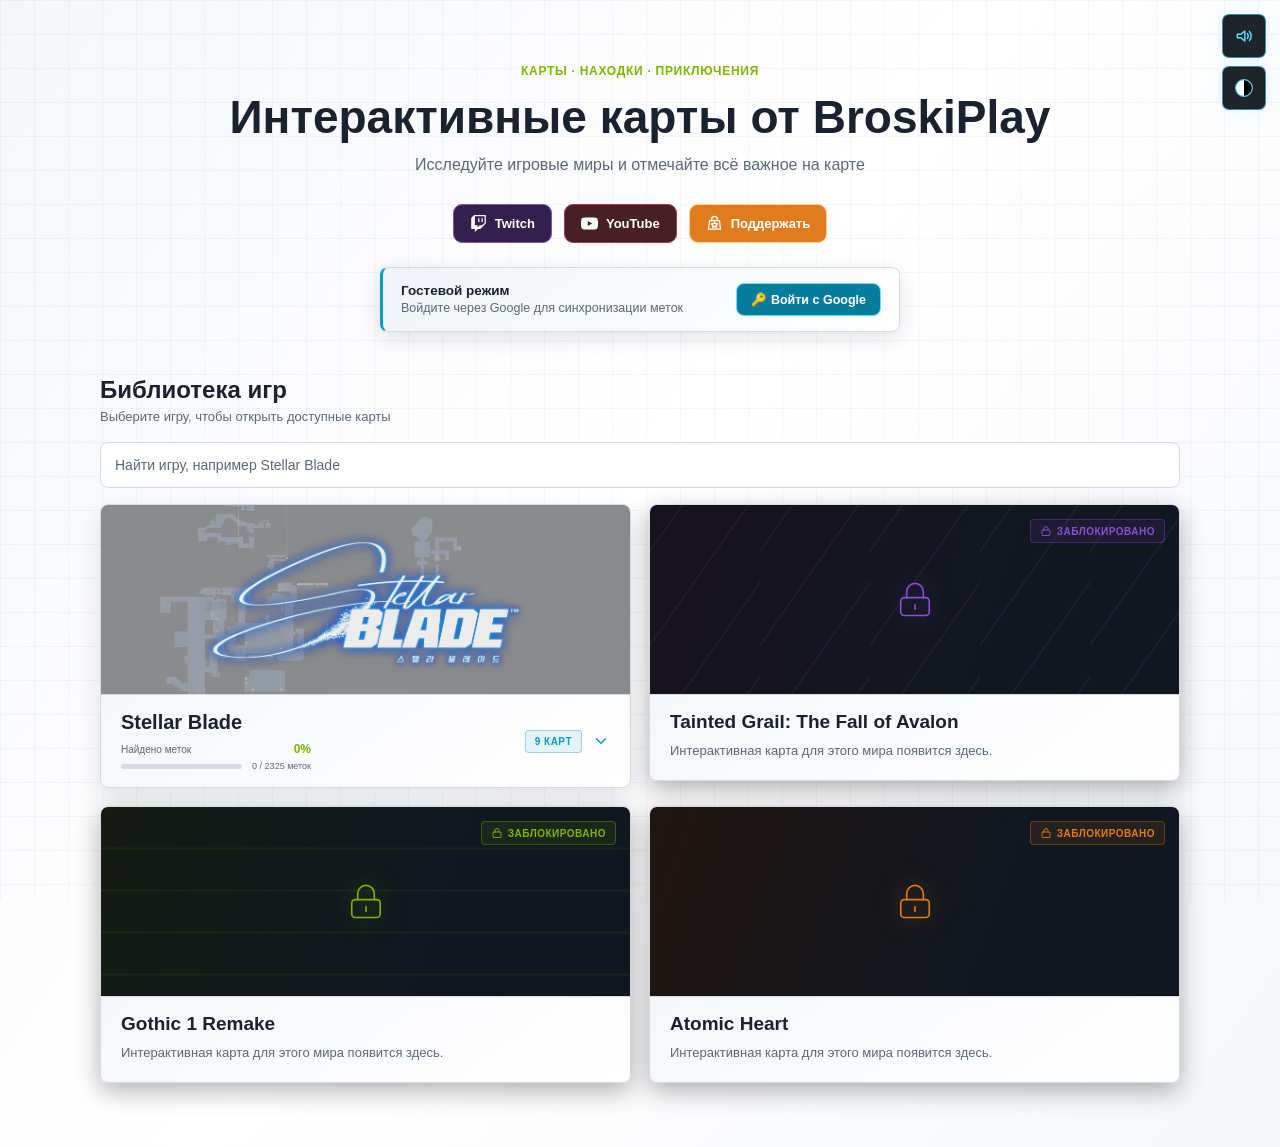
==== commit 997bc7e8: "REALESE 0.2 Dark/White Theme" ====
--- a/index.html
+++ b/index.html
@@ -11,294 +11,30 @@
     <link rel="icon" type="image/png" href="./stellar-blade-map/avatar-favicon.png">
     <title>Интерактивные карты от BroskiPlay</title>
     
-    <link rel="preconnect" href="https://fonts.googleapis.com">
-    <link rel="preconnect" href="https://fonts.gstatic.com" crossorigin>
-    <link href="https://fonts.googleapis.com/css2?family=Oxanium:wght@500;600;700&display=swap" rel="stylesheet">
+    <!-- Стили -->
+    <link rel="stylesheet" href="./css/style.css">
+
+    <!-- Применяем сохранённую/системную тему до отрисовки (защита от мигания) -->
+    <script>
+        (function () {
+            try {
+                var saved = localStorage.getItem("bp_theme");
+                var theme = saved === "light" || saved === "dark"
+                    ? saved
+                    : (window.matchMedia("(prefers-color-scheme: light)").matches ? "light" : "dark");
+                document.documentElement.setAttribute("data-theme", theme);
+            } catch (e) {}
+        })();
+    </script>
     
     <!-- Firebase SDK -->
     <script src="https://www.gstatic.com/firebasejs/10.8.0/firebase-app-compat.js"></script>
     <script src="https://www.gstatic.com/firebasejs/10.8.0/firebase-auth-compat.js"></script>
     <script src="https://www.gstatic.com/firebasejs/10.8.0/firebase-firestore-compat.js"></script>
+    
+    <!-- Скрипты -->
     <script src="./ui-feedback.js" defer></script>
-
-    <style>
-        /* =========================================================
-           ПЕРЕМЕННЫЕ И БАЗА
-           ========================================================= */
-        :root {
-            --page: #090c12;
-            --panel: #151a22;
-            --panel-raised: #1b222c;
-            --line: #303945;
-            --text: #edf2f7;
-            --muted: #9aa8b8;
-            --acid: #c7ff3f;
-            --cyan: #54dcff;
-            --violet: #c084ff;
-            --orange: #ff9c45;
-            --red: #ff6274;
-        }
-
-        * { box-sizing: border-box; margin: 0; padding: 0; font-family: 'Segoe UI', Tahoma, Geneva, Verdana, sans-serif; }
-        
-        body {
-            min-height: 100vh;
-            background: linear-gradient(125deg, #090c12 0%, #111720 48%, #0b0f15 100%);
-            color: var(--text);
-            padding: 64px 24px;
-            isolation: isolate;
-        }
-
-        body::before {
-            content: ""; position: fixed; inset: 0; z-index: -1; pointer-events: none;
-            background-image: linear-gradient(rgba(147, 168, 188, .035) 1px, transparent 1px), linear-gradient(90deg, rgba(147, 168, 188, .035) 1px, transparent 1px);
-            background-size: 34px 34px;
-        }
-
-        .site-shell {
-            width: min(100%, 1080px);
-            margin: 0 auto;
-            position: relative;
-        }
-
-        /* =========================================================
-           ШАПКА И СОЦСЕТИ
-           ========================================================= */
-        .hero { text-align: center; margin-bottom: 30px; }
-        .eyebrow { color: var(--acid); font-size: 12px; font-weight: 800; letter-spacing: 0; text-transform: uppercase; margin-bottom: 12px; }
-        .home-title {
-            font-family: 'Oxanium', 'Segoe UI', sans-serif;
-            font-size: clamp(28px, 4vw, 46px); font-weight: 700; color: #f4f8fc;
-            letter-spacing: 0; text-align: center; margin-bottom: 12px;
-            text-shadow: 0 0 28px rgba(84, 220, 255, .22);
-        }
-        .home-subtitle { font-size: 16px; color: #9aa8bb; text-align: center; }
-
-        .social-links { display: flex; gap: 12px; align-items: center; justify-content: center; margin-bottom: 24px; }
-        .social-btn {
-            display: inline-flex; align-items: center; gap: 8px;
-            padding: 10px 16px; border-radius: 9px; font-size: 13px; font-weight: 700;
-            text-decoration: none; color: #fff; transition: transform .15s, filter .15s, border-color .15s;
-            border: 1px solid rgba(255,255,255,.15); background: #171b24;
-        }
-        .social-btn:hover { transform: translateY(-2px); filter: brightness(1.12); }
-        .social-btn:focus-visible, .auth-btn:focus-visible, .map-link:focus-visible, .last-map-link:focus-visible, details.game-dropdown > summary:focus-visible {
-            outline: 2px solid var(--acid); outline-offset: 3px;
-        }
-        .social-btn svg { width: 17px; height: 17px; fill: currentColor; }
-        
-        .social-twitch { background: #34204d; border-color: #8154ae; }
-        .social-twitch.is-live { background: #a41f35; border-color: #ff6c7d; box-shadow: 0 0 18px rgba(255, 67, 89, .18); }
-        .social-twitch .live-indicator { display: none; }
-        .social-twitch.is-live .live-indicator { display: inline-block; }
-        .social-twitch .live-indicator { width: 8px; height: 8px; flex: 0 0 auto; border-radius: 50%; background: #ff4359; box-shadow: 0 0 0 0 rgba(255, 67, 89, .65); animation: live-pulse 1.5s ease-out infinite; }
-        @keyframes live-pulse { 70% { box-shadow: 0 0 0 7px rgba(255, 67, 89, 0); } 100% { box-shadow: 0 0 0 0 rgba(255, 67, 89, 0); } }
-        
-        .social-youtube { position: relative; isolation: isolate; overflow: hidden; background: #481f24; border-color: #a63d48; }
-        .social-youtube .youtube-label, .social-youtube > svg { position: relative; z-index: 1; }
-        .youtube-new-background { display: none; position: absolute; z-index: 0; inset: 0; align-items: center; justify-content: center; color: rgba(255,255,255,.22); font-family: 'Oxanium', 'Segoe UI', sans-serif; font-size: 11px; font-weight: 700; white-space: nowrap; }
-        .social-youtube.has-new-video .youtube-new-background { display: flex; }
-        .social-youtube.has-new-video .youtube-label { padding: 1px 3px; background: rgba(72, 31, 36, .86); text-shadow: 0 1px 4px rgba(0,0,0,.7); }
-        
-        .social-donate { color: #1b1307; background: var(--orange); border-color: #ffd18c; }
-        .social-donate svg { fill: none; stroke: currentColor; stroke-width: 1.7; stroke-linecap: round; stroke-linejoin: round; }
-
-        /* =========================================================
-           АВТОРИЗАЦИЯ GOOGLE
-           ========================================================= */
-        .auth-card {
-            width: 100%; max-width: 520px;
-            background: linear-gradient(145deg, #1a202a, #11151c);
-            border: 1px solid #37414f; border-left: 3px solid var(--cyan); border-radius: 8px;
-            padding: 14px 18px; margin: 0 auto 44px;
-            display: flex; align-items: center; justify-content: space-between; gap: 12px;
-            box-shadow: 0 6px 20px rgba(0,0,0,.35);
-        }
-        .auth-info { display: flex; align-items: center; gap: 10px; overflow: hidden; }
-        .auth-avatar { width: 36px; height: 36px; border-radius: 50%; border: 1.5px solid var(--acid); object-fit: cover; display: none; flex-shrink: 0; }
-        .auth-text { font-size: 12.5px; color: #b0bac9; line-height: 1.35; overflow: hidden; text-overflow: ellipsis; }
-        .auth-text b { color: #fff; font-size: 13.5px; }
-        .auth-btn {
-            padding: 8px 14px; border-radius: 8px; font-size: 12.5px; font-weight: 700;
-            border: 1px solid #65e2ff; background: #087c9d; color: #fff;
-            cursor: pointer; transition: background .2s, transform .1s; flex-shrink: 0;
-        }
-        .auth-btn:hover { background: #0898bd; transform: translateY(-1px); }
-        .auth-btn.logout { background: #54272d; border-color: #a3434d; }
-        .auth-btn.logout:hover { background: #71313a; }
-
-        /* =========================================================
-           БИБЛИОТЕКА ИГР
-           ========================================================= */
-        .section-heading { margin-bottom: 18px; }
-        .section-heading h2 { color: #f4f8fc; font-family: 'Oxanium', 'Segoe UI', sans-serif; font-size: 24px; font-weight: 700; letter-spacing: 0; margin-bottom: 5px; }
-        .section-heading p { color: #8a99ad; font-size: 13px; }
-        .sr-only { position: absolute; width: 1px; height: 1px; padding: 0; margin: -1px; overflow: hidden; clip: rect(0, 0, 0, 0); white-space: nowrap; border: 0; }
-        
-        .game-search { margin-bottom: 16px; }
-        .game-search input {
-            width: 100%; min-height: 46px; padding: 11px 14px;
-            color: var(--text); background: #111720; border: 1px solid #343e4a; border-radius: 8px;
-            font-size: 14px; outline: none; transition: border-color .2s, box-shadow .2s;
-        }
-        .game-search input::placeholder { color: #778596; }
-        .game-search input:focus { border-color: var(--cyan); box-shadow: 0 0 0 3px rgba(84, 220, 255, .12); }
-        .game-search input:focus-visible { outline: 2px solid var(--acid); outline-offset: 2px; }
-        .game-search-status { min-height: 18px; margin-top: 7px; color: #9aa8bb; font-size: 12px; }
-        .game-search-status:empty { display: none; }
-        
-        .last-map { margin-bottom: 16px; }
-        .last-map[hidden] { display: none; }
-        .last-map-link {
-            display: inline-flex; align-items: center; gap: 8px; color: var(--acid);
-            background: rgba(199, 255, 63, .07); border: 1px solid rgba(199, 255, 63, .28);
-            border-radius: 6px; padding: 9px 13px; text-decoration: none; font-size: 13px;
-        }
-        .last-map-link:hover { background: rgba(199, 255, 63, .13); }
-        .last-map-link svg { width: 15px; height: 15px; fill: none; stroke: currentColor; stroke-width: 2; stroke-linecap: round; stroke-linejoin: round; }
-
-        .games-container { width: 100%; display: grid; grid-template-columns: repeat(2, minmax(0, 1fr)); gap: 18px; align-items: start; }
-
-        details.game-dropdown {
-            --game-accent: var(--cyan);
-            background: linear-gradient(145deg, #1b222c, #11151c);
-            border: 1px solid #343e4a; border-radius: 8px; overflow: hidden;
-            box-shadow: 0 12px 30px rgba(0,0,0,.38); transition: border-color .25s, transform .25s, box-shadow .25s;
-        }
-        details.game-dropdown:hover, details.game-dropdown[open] { border-color: var(--game-accent); box-shadow: 0 14px 36px rgba(0,0,0,.5), 0 0 20px color-mix(in srgb, var(--game-accent) 15%, transparent); }
-        details.game-dropdown:hover { transform: translateY(-3px); }
-        details.game-dropdown > summary { list-style: none; cursor: pointer; user-select: none; }
-        details.game-dropdown > summary::-webkit-details-marker { display: none; }
-
-        .theme-stellar { --game-accent: var(--cyan); }
-        .game-banner {
-            height: 190px; background: #111720;
-            position: relative; display: flex; align-items: center; justify-content: center;
-            border-bottom: 1px solid #303945; overflow: hidden;
-        }
-        .game-banner::after { content: ""; position: absolute; inset: 0; z-index: 1; pointer-events: none; background: linear-gradient(90deg, rgba(8, 12, 18, .42), transparent 32%, transparent 68%, rgba(8, 12, 18, .42)); }
-        .game-banner-art { position: absolute; inset: 0; width: 100%; height: 100%; object-fit: cover; object-position: center 38%; filter: saturate(.72) brightness(.52); opacity: .48; transform: scale(1.03); transition: opacity .45s, filter .45s, transform .65s; }
-        .game-banner-image { position: relative; z-index: 2; width: min(62%, 340px); height: 74%; object-fit: contain; opacity: .84; filter: drop-shadow(0 4px 14px rgba(0, 0, 0, .45)); transition: transform .4s ease, opacity .4s; }
-        details.game-dropdown:hover .game-banner-art, details.game-dropdown:focus-within .game-banner-art { opacity: .82; filter: saturate(.9) brightness(.72); transform: scale(1.08); }
-        details.game-dropdown:hover .game-banner-image, details.game-dropdown:focus-within .game-banner-image { transform: scale(1.04); opacity: 1; }
-        
-        .game-info { padding: 16px 20px; display: flex; align-items: center; justify-content: space-between; }
-        .theme-stellar .game-info { gap: 14px; }
-        .game-title-block { display: grid; gap: 8px; min-width: 0; }
-        .game-title { font-family: 'Oxanium', 'Segoe UI', sans-serif; font-size: 20px; font-weight: 700; letter-spacing: 0; color: #fff; }
-        
-        .game-progress { width: min(190px, 42vw); display: grid; grid-template-columns: 1fr auto; align-items: center; gap: 5px 10px; }
-        .game-progress-heading { display: flex; align-items: center; justify-content: space-between; gap: 10px; grid-column: 1 / -1; color: var(--muted); font-size: 10px; }
-        .game-progress-heading strong { color: var(--acid); font-family: 'Oxanium', 'Segoe UI', sans-serif; font-size: 12px; }
-        .game-progress-track { height: 5px; overflow: hidden; background: #303945; border-radius: 999px; }
-        .game-progress-track > span { display: block; width: 0; height: 100%; background: linear-gradient(90deg, var(--cyan), var(--acid)); box-shadow: 0 0 10px rgba(199, 255, 63, .42); transition: width .45s ease; }
-        .game-progress-count { color: #768698; font-size: 9px; white-space: nowrap; }
-        .game-arrow { display: flex; color: var(--game-accent); transition: transform .25s; }
-        .game-arrow svg { width: 18px; height: 18px; fill: none; stroke: currentColor; stroke-width: 2; stroke-linecap: round; stroke-linejoin: round; }
-        details.game-dropdown[open] .game-arrow { transform: rotate(180deg); }
-        .game-indicators { display: flex; align-items: center; gap: 10px; }
-        .game-badge {
-            color: var(--game-accent); background: color-mix(in srgb, var(--game-accent) 10%, transparent); border: 1px solid color-mix(in srgb, var(--game-accent) 35%, transparent);
-            border-radius: 4px; padding: 5px 9px; font-family: 'Oxanium', 'Segoe UI', sans-serif; font-size: 10px; font-weight: 700;
-            letter-spacing: 0; text-transform: uppercase;
-        }
-
-        /* Список карт */
-        .maps-list { padding: 12px 16px 16px; background: #11161e; border-top: 1px solid #28313d; display: flex; flex-direction: column; gap: 8px; }
-        .map-link {
-            display: flex; align-items: center; justify-content: space-between;
-            padding: 10px 14px; background: #1a2029; border: 1px solid #303945;
-            border-radius: 5px; color: #e0e6ed; text-decoration: none; font-weight: 600;
-            font-size: 14px; transition: background .15s, border-color .15s, transform .1s, color .15s;
-        }
-        .map-link:hover { background: #202a32; border-color: var(--game-accent); color: var(--game-accent); transform: translateX(4px); }
-        .map-link span.status { display: flex; align-items: center; gap: 8px; flex-shrink: 0; font-size: 11px; color: #8a99ad; font-weight: normal; }
-        .map-link span.status svg { width: 15px; height: 15px; display: block; fill: none; stroke: currentColor; stroke-width: 2; stroke-linecap: round; stroke-linejoin: round; }
-        .map-progress { color: var(--game-accent); font-family: 'Oxanium', 'Segoe UI', sans-serif; font-size: 10px; font-weight: 700; }
-        .map-name { display: inline-flex; align-items: center; gap: 9px; min-width: 0; }
-        .map-marker { width: 16px; height: 16px; flex: 0 0 auto; fill: none; stroke: var(--game-accent); stroke-width: 1.7; stroke-linecap: round; stroke-linejoin: round; }
-
-        /* Плейсхолдеры для будущих игр */
-        .game-placeholder {
-            --game-accent: var(--violet);
-            min-width: 0; overflow: hidden; border-radius: 8px;
-            background: linear-gradient(145deg, #1b222c, #11151c);
-            border: 1px solid #343e4a; box-shadow: 0 8px 25px rgba(0,0,0,.3);
-            transition: border-color .25s, transform .25s, box-shadow .25s;
-        }
-        .theme-tainted { --game-accent: var(--violet); }
-        .theme-gothic { --game-accent: var(--acid); }
-        .theme-atomic { --game-accent: var(--orange); }
-        .game-placeholder:hover { border-color: var(--game-accent); transform: translateY(-3px); box-shadow: 0 14px 34px rgba(0,0,0,.45), 0 0 20px color-mix(in srgb, var(--game-accent) 13%, transparent); }
-        .placeholder-banner { background: #111720; }
-        .placeholder-banner::before {
-            content: ""; position: absolute; inset: 0; opacity: .34;
-            background: repeating-linear-gradient(125deg, transparent 0 25px, color-mix(in srgb, var(--game-accent) 30%, transparent) 26px 27px, transparent 28px 54px);
-            background-size: 110px 100%; transition: opacity .35s;
-        }
-        .placeholder-tainted .placeholder-banner { background: linear-gradient(110deg, #17111e, #111720 64%); }
-        .placeholder-gothic .placeholder-banner { background: linear-gradient(110deg, #141b12, #111720 64%); }
-        .placeholder-gothic .placeholder-banner::before { background-image: repeating-linear-gradient(0deg, transparent 0 20px, color-mix(in srgb, var(--game-accent) 24%, transparent) 21px 22px, transparent 23px 42px); }
-        .placeholder-atomic .placeholder-banner { background: linear-gradient(110deg, #21150f, #111720 64%); }
-        .placeholder-atomic .placeholder-banner::before { background-image: linear-gradient(90deg, transparent 49.5%, color-mix(in srgb, var(--game-accent) 26%, transparent) 50%, transparent 50.5%), linear-gradient(transparent 49.5%, color-mix(in srgb, var(--game-accent) 26%, transparent) 50%, transparent 50.5%); background-size: 36px 36px; }
-        .game-placeholder:hover .placeholder-banner::before { opacity: .76; animation: signal-sweep 14s linear infinite; }
-        @keyframes signal-sweep { to { background-position: 110px 0; } }
-        .placeholder-banner .game-badge { position: absolute; top: 14px; right: 14px; z-index: 2; display: inline-flex; align-items: center; gap: 5px; }
-        .game-badge svg { width: 12px; height: 12px; fill: none; stroke: currentColor; stroke-width: 1.8; stroke-linecap: round; stroke-linejoin: round; }
-        .placeholder-lock { width: 38px; height: 38px; position: relative; z-index: 1; fill: none; stroke: var(--game-accent); stroke-width: 1.35; stroke-linecap: round; stroke-linejoin: round; filter: drop-shadow(0 0 12px color-mix(in srgb, var(--game-accent) 55%, transparent)); transition: transform .35s, filter .35s; }
-        .game-placeholder:hover .placeholder-lock { transform: translateY(-3px); filter: drop-shadow(0 0 18px color-mix(in srgb, var(--game-accent) 85%, transparent)); }
-        .game-placeholder .game-info { padding-bottom: 8px; }
-        .game-placeholder .game-title { display: block; font-size: 19px; }
-        .placeholder-copy { padding: 0 20px 19px; color: #9aa8b8; font-size: 13px; line-height: 1.5; }
-
-        /* Анимации появления */
-        @keyframes card-arrive { from { opacity: 0; transform: translateY(12px); } to { opacity: 1; transform: translateY(0); } }
-        .game-dropdown, .game-placeholder { animation: card-arrive .45s ease both; }
-        .game-placeholder:nth-child(2) { animation-delay: .08s; }
-        .game-placeholder:nth-child(3) { animation-delay: .16s; }
-        .game-placeholder:nth-child(4) { animation-delay: .24s; }
-
-        /* =========================================================
-           ЭКРАН ЗАГРУЗКИ КАРТЫ
-           ========================================================= */
-        .loading-screen {
-            position: fixed; inset: 0; z-index: 20000; display: grid; place-items: center;
-            padding: 20px; background: rgba(5, 8, 13, .94); backdrop-filter: blur(12px);
-        }
-        .loading-screen[hidden] { display: none; }
-        .loading-panel { width: min(100%, 430px); padding: 26px; border: 1px solid #3b4a57; border-left: 3px solid var(--cyan); border-radius: 8px; background: linear-gradient(145deg, #171f29, #0d1219); box-shadow: 0 0 42px rgba(84, 220, 255, .12); }
-        .loading-eyebrow { margin-bottom: 10px; color: var(--cyan); font-family: 'Oxanium', 'Segoe UI', sans-serif; font-size: 10px; font-weight: 700; }
-        .loading-title { color: #f4f8fc; font-family: 'Oxanium', 'Segoe UI', sans-serif; font-size: 24px; font-weight: 700; }
-        .loading-tip { min-height: 42px; margin-top: 12px; color: var(--muted); font-size: 13px; line-height: 1.5; }
-        .loading-track { height: 4px; margin-top: 20px; overflow: hidden; background: #2a3541; }
-        .loading-track span { display: block; width: 38%; height: 100%; background: linear-gradient(90deg, var(--cyan), var(--acid)); box-shadow: 0 0 14px rgba(84, 220, 255, .55); animation: loading-sweep .8s ease-in-out infinite alternate; }
-        .loading-caption { display: block; margin-top: 10px; color: #708090; font-family: 'Oxanium', 'Segoe UI', sans-serif; font-size: 9px; }
-        @keyframes loading-sweep { to { transform: translateX(165%); } }
-
-        /* =========================================================
-           АДАПТИВНОСТЬ
-           ========================================================= */
-        @media (max-width: 680px) {
-            body { padding: 44px 18px; }
-            .games-container { grid-template-columns: 1fr; gap: 14px; }
-        }
-        @media (max-width: 480px) {
-            body { padding: 32px 14px 20px; }
-            .social-links { flex-wrap: wrap; gap: 8px; }
-            .auth-card { padding: 12px; gap: 8px; margin-bottom: 34px; }
-            .auth-btn { min-height: 44px; padding: 8px 10px; }
-            .game-banner { height: 160px; }
-            .map-link { min-height: 48px; padding: 10px; }
-            .map-link span.status { white-space: nowrap; margin-left: 8px; }
-            .theme-stellar .game-info { padding: 14px 12px; gap: 8px; }
-            .game-progress { width: min(160px, 42vw); }
-            .game-indicators { gap: 6px; }
-            .game-badge { padding: 5px 6px; }
-        }
-        @media (prefers-reduced-motion: reduce) {
-            *, *::before, *::after { scroll-behavior: auto !important; transition-duration: .01ms !important; animation-duration: .01ms !important; animation-iteration-count: 1 !important; }
-        }
-    </style>
+    <script src="./js/script.js" defer></script>
 </head>
 <body>
 <main class="site-shell">
@@ -353,95 +89,8 @@
             </a>
         </p>
         
-        <div class="games-container" id="games-container">
-            <details class="game-dropdown theme-stellar">
-                <summary>
-                    <div class="game-banner">
-                        <img class="game-banner-art" src="./stellar-blade-map/maps/eidos7.png" alt="">
-                        <img class="game-banner-image" src="./stellar-blade-map/maps/stellar-blade-logo.png" alt="Stellar Blade — выбрать локацию">
-                    </div>
-                    <div class="game-info">
-                        <div class="game-title-block">
-                            <span class="game-title">Stellar Blade</span>
-                            <div class="game-progress">
-                                <div class="game-progress-heading"><span>Найдено меток</span><strong id="stellar-progress-value">—%</strong></div>
-                                <div class="game-progress-track" id="stellar-progress-bar" role="progressbar" aria-label="Общий прогресс Stellar Blade" aria-valuemin="0" aria-valuemax="100" aria-valuenow="0"><span id="stellar-progress-fill"></span></div>
-                                <span class="game-progress-count" id="stellar-progress-count">Загрузка меток...</span>
-                            </div>
-                        </div>
-                        <span class="game-indicators">
-                            <span class="game-badge">9 карт</span>
-                            <span class="game-arrow" aria-hidden="true"><svg viewBox="0 0 24 24"><path d="m6 9 6 6 6-6"/></svg></span>
-                        </span>
-                    </div>
-                </summary>
-                <div class="maps-list">
-                    <!-- Ссылки оставлены на .html, так как у вас настроены редиректы -->
-                    <a href="./stellar-blade-map/eidos7.html" class="map-link">
-                        <span class="map-name"><svg class="map-marker" viewBox="0 0 24 24" aria-hidden="true"><path d="M20 10c0 5-8 12-8 12S4 15 4 10a8 8 0 1 1 16 0Z"/><circle cx="12" cy="10" r="2.5"/></svg>Эйдос 7 (Eidos 7)</span>
-                        <span class="status" aria-label="Открыть"><svg viewBox="0 0 24 24" aria-hidden="true"><path d="M5 12h14M13 6l6 6-6 6"/></svg></span>
-                    </a>
-                    <a href="./stellar-blade-map/xion.html" class="map-link">
-                        <span class="map-name"><svg class="map-marker" viewBox="0 0 24 24" aria-hidden="true"><path d="M20 10c0 5-8 12-8 12S4 15 4 10a8 8 0 1 1 16 0Z"/><circle cx="12" cy="10" r="2.5"/></svg>Город Ксион (Xion City)</span>
-                        <span class="status" aria-label="Открыть"><svg viewBox="0 0 24 24" aria-hidden="true"><path d="M5 12h14M13 6l6 6-6 6"/></svg></span>
-                    </a>
-                    <a href="./stellar-blade-map/wasteland.html" class="map-link">
-                        <span class="map-name"><svg class="map-marker" viewBox="0 0 24 24" aria-hidden="true"><path d="M20 10c0 5-8 12-8 12S4 15 4 10a8 8 0 1 1 16 0Z"/><circle cx="12" cy="10" r="2.5"/></svg>Пустошь (Wasteland)</span>
-                        <span class="status" aria-label="Открыть"><svg viewBox="0 0 24 24" aria-hidden="true"><path d="M5 12h14M13 6l6 6-6 6"/></svg></span>
-                    </a>
-                    <a href="./stellar-blade-map/altess_levoire.html" class="map-link">
-                        <span class="map-name"><svg class="map-marker" viewBox="0 0 24 24" aria-hidden="true"><path d="M20 10c0 5-8 12-8 12S4 15 4 10a8 8 0 1 1 16 0Z"/><circle cx="12" cy="10" r="2.5"/></svg>Атлесс Левуар (Altess Levoire)</span>
-                        <span class="status" aria-label="Открыть"><svg viewBox="0 0 24 24" aria-hidden="true"><path d="M5 12h14M13 6l6 6-6 6"/></svg></span>
-                    </a>
-                    <a href="./stellar-blade-map/matrix11.html" class="map-link">
-                        <span class="map-name"><svg class="map-marker" viewBox="0 0 24 24" aria-hidden="true"><path d="M20 10c0 5-8 12-8 12S4 15 4 10a8 8 0 1 1 16 0Z"/><circle cx="12" cy="10" r="2.5"/></svg>Матрица 11 (Matrix 11)</span>
-                        <span class="status" aria-label="Открыть"><svg viewBox="0 0 24 24" aria-hidden="true"><path d="M5 12h14M13 6l6 6-6 6"/></svg></span>
-                    </a>
-                    <a href="./stellar-blade-map/great_desert.html" class="map-link">
-                        <span class="map-name"><svg class="map-marker" viewBox="0 0 24 24" aria-hidden="true"><path d="M20 10c0 5-8 12-8 12S4 15 4 10a8 8 0 1 1 16 0Z"/><circle cx="12" cy="10" r="2.5"/></svg>Великая пустыня (Great Desert)</span>
-                        <span class="status" aria-label="Открыть"><svg viewBox="0 0 24 24" aria-hidden="true"><path d="M5 12h14M13 6l6 6-6 6"/></svg></span>
-                    </a>
-                    <a href="./stellar-blade-map/abyss_levoire.html" class="map-link">
-                        <span class="map-name"><svg class="map-marker" viewBox="0 0 24 24" aria-hidden="true"><path d="M20 10c0 5-8 12-8 12S4 15 4 10a8 8 0 1 1 16 0Z"/><circle cx="12" cy="10" r="2.5"/></svg>Бездна Левуар (Abyss Levoire)</span>
-                        <span class="status" aria-label="Открыть"><svg viewBox="0 0 24 24" aria-hidden="true"><path d="M5 12h14M13 6l6 6-6 6"/></svg></span>
-                    </a>
-                    <a href="./stellar-blade-map/spire4.html" class="map-link">
-                        <span class="map-name"><svg class="map-marker" viewBox="0 0 24 24" aria-hidden="true"><path d="M20 10c0 5-8 12-8 12S4 15 4 10a8 8 0 1 1 16 0Z"/><circle cx="12" cy="10" r="2.5"/></svg>Шпиль 4 (Spire 4)</span>
-                        <span class="status" aria-label="Открыть"><svg viewBox="0 0 24 24" aria-hidden="true"><path d="M5 12h14M13 6l6 6-6 6"/></svg></span>
-                    </a>
-                    <a href="./stellar-blade-map/eidos9.html" class="map-link">
-                        <span class="map-name"><svg class="map-marker" viewBox="0 0 24 24" aria-hidden="true"><path d="M20 10c0 5-8 12-8 12S4 15 4 10a8 8 0 1 1 16 0Z"/><circle cx="12" cy="10" r="2.5"/></svg>Эйдос 9 (Eidos 9)</span>
-                        <span class="status" aria-label="Открыть"><svg viewBox="0 0 24 24" aria-hidden="true"><path d="M5 12h14M13 6l6 6-6 6"/></svg></span>
-                    </a>
-                </div>
-            </details>
-
-            <!-- Заглушки для других игр -->
-            <article class="game-placeholder theme-tainted placeholder-tainted" aria-label="Tainted Grail: The Fall of Avalon — карта в разработке">
-                <div class="game-banner placeholder-banner">
-                <span class="game-badge"><svg viewBox="0 0 24 24" aria-hidden="true"><rect x="4" y="10" width="16" height="11" rx="2"/><path d="M8 10V7a4 4 0 0 1 8 0v3"/></svg>Заблокировано</span>
-                <svg class="placeholder-lock" viewBox="0 0 32 32" aria-hidden="true"><rect x="4" y="14" width="24" height="15" rx="3"/><path d="M9 14V9a7 7 0 0 1 14 0v5M16 20v4"/></svg>
-                </div>
-                <div class="game-info"><h3 class="game-title">Tainted Grail: The Fall of Avalon</h3></div>
-                <p class="placeholder-copy">Интерактивная карта для этого мира появится здесь.</p>
-            </article>
-            <article class="game-placeholder theme-gothic placeholder-gothic" aria-label="Gothic 1 Remake — карта в разработке">
-                <div class="game-banner placeholder-banner">
-                <span class="game-badge"><svg viewBox="0 0 24 24" aria-hidden="true"><rect x="4" y="10" width="16" height="11" rx="2"/><path d="M8 10V7a4 4 0 0 1 8 0v3"/></svg>Заблокировано</span>
-                <svg class="placeholder-lock" viewBox="0 0 32 32" aria-hidden="true"><rect x="4" y="14" width="24" height="15" rx="3"/><path d="M9 14V9a7 7 0 0 1 14 0v5M16 20v4"/></svg>
-                </div>
-                <div class="game-info"><h3 class="game-title">Gothic 1 Remake</h3></div>
-                <p class="placeholder-copy">Интерактивная карта для этого мира появится здесь.</p>
-            </article>
-            <article class="game-placeholder theme-atomic placeholder-atomic" aria-label="Atomic Heart — карта в разработке">
-                <div class="game-banner placeholder-banner">
-                <span class="game-badge"><svg viewBox="0 0 24 24" aria-hidden="true"><rect x="4" y="10" width="16" height="11" rx="2"/><path d="M8 10V7a4 4 0 0 1 8 0v3"/></svg>Заблокировано</span>
-                <svg class="placeholder-lock" viewBox="0 0 32 32" aria-hidden="true"><rect x="4" y="14" width="24" height="15" rx="3"/><path d="M9 14V9a7 7 0 0 1 14 0v5M16 20v4"/></svg>
-                </div>
-                <div class="game-info"><h3 class="game-title">Atomic Heart</h3></div>
-                <p class="placeholder-copy">Интерактивная карта для этого мира появится здесь.</p>
-            </article>
-        </div>
+        <!-- Контейнер для карточек игр (генерируется в JS) -->
+        <div class="games-container" id="games-container"></div>
     </section>
 </main>
 
@@ -455,335 +104,5 @@
         <span class="loading-caption">СИНХРОНИЗАЦИЯ ДАННЫХ И МАРКЕРОВ</span>
     </div>
 </div>
-
-<!-- =========================================================
-     СКРИПТЫ
-     ========================================================= -->
-
-<!-- 1. Статусы Twitch и YouTube -->
-<script>
-    const twitchButton = document.getElementById("twitch-button");
-    const twitchButtonLabel = document.getElementById("twitch-button-label");
-    const previewTwitchLive = new URLSearchParams(window.location.search).get("previewTwitch") === "live";
-
-    function renderTwitchButton(isLive, status = "") {
-        twitchButton.classList.toggle("is-live", isLive);
-        twitchButton.href = "https://www.twitch.tv/broskiplay";
-        twitchButtonLabel.textContent = isLive ? "МОЙ СТРИМ · ONLINE" : "Twitch";
-        twitchButton.title = isLive ? `BroskiPlay в эфире${status ? `: ${status}` : ""}` : "Канал BroskiPlay на Twitch";
-    }
-
-    async function updateTwitchButton() {
-        if (previewTwitchLive) { renderTwitchButton(true, "Предпросмотр"); return; }
-        try {
-            const response = await fetch("https://decapi.me/twitch/uptime/broskiplay", { cache: "no-store" });
-            if (!response.ok) throw new Error(`Twitch status returned ${response.status}`);
-            const status = (await response.text()).trim();
-            const isLive = Boolean(status) && !/offline|not found|error|invalid|rate limit/i.test(status);
-            renderTwitchButton(isLive, isLive ? status : "");
-        } catch (error) {
-            renderTwitchButton(false);
-            console.warn("Не удалось проверить статус Twitch:", error);
-        }
-    }
-
-    updateTwitchButton();
-    if (!previewTwitchLive) window.setInterval(updateTwitchButton, 5 * 60 * 1000);
-
-    const youtubeButton = document.getElementById("youtube-button");
-    const youtubeCacheKey = "broskiplay_latest_video";
-    const youtubeFreshWindow = 12 * 60 * 60 * 1000;
-    let youtubeExpiryTimer = null;
-
-    function renderYoutubeButton(video) {
-        const age = Date.now() - video.publishedAt;
-        const isNew = age >= 0 && age < youtubeFreshWindow;
-        youtubeButton.classList.toggle("has-new-video", isNew);
-        youtubeButton.href = isNew ? `https://www.youtube.com/watch?v=${encodeURIComponent(video.id)}` : "https://www.youtube.com/@broskiplayt/videos";
-        youtubeButton.title = isNew ? `Новое видео: ${video.title}` : "Видео BroskiPlay на YouTube";
-        youtubeButton.setAttribute("aria-label", isNew ? `Новое видео на YouTube: ${video.title}` : "Видео BroskiPlay на YouTube");
-        window.clearTimeout(youtubeExpiryTimer);
-        if (isNew) youtubeExpiryTimer = window.setTimeout(() => renderYoutubeButton(video), youtubeFreshWindow - age + 50);
-    }
-
-    function readCachedYoutubeVideo() {
-        try {
-            const video = JSON.parse(localStorage.getItem(youtubeCacheKey) || "null");
-            return video && typeof video.id === "string" && Number.isFinite(video.publishedAt) ? video : null;
-        } catch (error) { return null; }
-    }
-
-    function getXmlValue(element, localName) {
-        return Array.from(element.getElementsByTagName("*")).find(node => node.localName === localName)?.textContent.trim() || "";
-    }
-
-    async function updateYoutubeButton() {
-        const cachedVideo = readCachedYoutubeVideo();
-        if (cachedVideo) renderYoutubeButton(cachedVideo);
-        try {
-            const feedUrl = "https://r.jina.ai/http://www.youtube.com/feeds/videos.xml?channel_id=UCOEXmcNe8D9bf_tnBE-gMkA";
-            const response = await fetch(feedUrl, { cache: "no-store", headers: { "X-Respond-With": "html", "X-No-Cache": "true" } });
-            if (!response.ok) throw new Error(`YouTube feed returned ${response.status}`);
-            const feed = new DOMParser().parseFromString(await response.text(), "application/xml");
-            const entry = Array.from(feed.getElementsByTagName("*")).find(node => node.localName === "entry");
-            if (!entry) throw new Error("YouTube feed contains no video entries");
-            const video = {
-                id: getXmlValue(entry, "videoId"),
-                title: getXmlValue(entry, "title"),
-                publishedAt: Date.parse(getXmlValue(entry, "published"))
-            };
-            if (!video.id || !video.title || !Number.isFinite(video.publishedAt)) throw new Error("YouTube feed has invalid video metadata");
-            localStorage.setItem(youtubeCacheKey, JSON.stringify(video));
-            renderYoutubeButton(video);
-        } catch (error) {
-            if (!cachedVideo) renderYoutubeButton({ id: "", title: "", publishedAt: 0 });
-            console.warn("Не удалось проверить последнее видео YouTube:", error);
-        }
-    }
-    updateYoutubeButton();
-    window.setInterval(updateYoutubeButton, 15 * 60 * 1000);
-</script>
-
-<!-- 2. Поиск игр, прогресс карт и переходы -->
-<script>
-    const mapLinks = [...document.querySelectorAll(".map-link")];
-    const gameSearchInput = document.getElementById("game-search-input");
-    const gameSearchStatus = document.getElementById("game-search-status");
-    const gameCards = [...document.querySelectorAll("#games-container > .game-dropdown, #games-container > .game-placeholder")];
-
-    // Поиск
-    gameSearchInput.addEventListener("input", () => {
-        const query = gameSearchInput.value.trim().toLocaleLowerCase("ru");
-        let visibleCount = 0;
-        gameCards.forEach(card => {
-            const title = card.querySelector(".game-title").textContent.trim().toLocaleLowerCase("ru");
-            const isMatch = !query || title.includes(query);
-            card.hidden = !isMatch;
-            if (isMatch) visibleCount++;
-        });
-        gameSearchStatus.textContent = query ? (visibleCount ? `Найдено: ${visibleCount} из ${gameCards.length}` : "Игры не найдены. Проверьте запрос.") : "";
-    });
-
-    // Кнопка "Продолжить последнюю карту"
-    let savedMap = null;
-    try { savedMap = localStorage.getItem("sb_last_map"); } catch (error) { console.error("Не удалось прочитать последнюю карту:", error); }
-    if (savedMap && mapLinks.length) {
-        const gameRoot = new URL(".", mapLinks[0].href);
-        let savedMapUrl;
-        try { savedMapUrl = new URL(savedMap, gameRoot); } catch (error) { console.error("Не удалось открыть последнюю карту:", error); }
-        const lastMap = savedMapUrl && mapLinks.find((link) => {
-            const mapUrl = new URL(link.href);
-            return mapUrl.origin === savedMapUrl.origin && mapUrl.pathname === savedMapUrl.pathname;
-        });
-        if (lastMap) {
-            document.getElementById("last-map-link").href = lastMap.href;
-            document.getElementById("last-map-name").textContent = lastMap.querySelector(".map-name").textContent.trim();
-            document.getElementById("last-map").hidden = false;
-        }
-    }
-
-    // Конфиги карт для подсчета прогресса
-    const stellarMapConfigs = [
-        { id: "eidos7", page: "eidos7.html", markersFile: "eidos7_data.json" },
-        { id: "xion", page: "xion.html", markersFile: "xion_data.json" },
-        { id: "wasteland", page: "wasteland.html", markersFile: "wasteland_data.json" },
-        { id: "altess-levoire", page: "altess_levoire.html", markersFile: "altess_levoire_data.json" },
-        { id: "matrix-11", page: "matrix11.html", markersFile: "stellar_blade_matrix-11_markers.json" },
-        { id: "great-desert", page: "great_desert.html", markersFile: "stellar_blade_great-desert_markers.json" },
-        { id: "abyss-levoire", page: "abyss_levoire.html", markersFile: "stellar_blade_abyss-levoire_markers.json" },
-        { id: "spire-4", page: "spire4.html", markersFile: "stellar_blade_spire-4_markers.json" },
-        { id: "eidos-9", page: "eidos9.html", markersFile: "stellar_blade_eidos-9_markers.json" }
-    ];
-    const mapDataPromises = new Map();
-
-    function readLocalArray(key) {
-        try {
-            const value = JSON.parse(localStorage.getItem(key) || "[]");
-            return Array.isArray(value) ? value : [];
-        } catch (error) { return []; }
-    }
-
-    function loadMarkerIds(config) {
-        if (!mapDataPromises.has(config.id)) {
-            // ВАЖНОЕ ИСПРАВЛЕНИЕ: добавлен путь data/
-            const promise = fetch(`./stellar-blade-map/data/${config.markersFile}`)
-                .then(response => {
-                    if (!response.ok) throw new Error(`Не удалось загрузить ${config.markersFile}`);
-                    return response.json();
-                })
-                .then(data => Array.isArray(data) ? data : data.markers)
-                .then(markers => Array.isArray(markers) ? markers : []);
-            mapDataPromises.set(config.id, promise);
-        }
-        return mapDataPromises.get(config.id);
-    }
-
-    async function renderStellarProgress(cloudProgress = new Map()) {
-        const results = await Promise.all(stellarMapConfigs.map(async config => {
-            const link = mapLinks.find(item => new URL(item.href).pathname.endsWith(`/${config.page}`));
-            const name = link?.querySelector(".map-name")?.textContent.trim() || config.page;
-            const ids = new Set();
-            try {
-                const markers = await loadMarkerIds(config);
-                markers.forEach(marker => { if (marker?.id != null) ids.add(String(marker.id)); });
-            } catch (error) { console.warn(`Не удалось загрузить метки карты ${config.page}:`, error); }
-            
-            readLocalArray(`sb_markers_${config.id}`).forEach(marker => { if (marker?.id != null) ids.add(String(marker.id)); });
-
-            const foundIds = new Set([...readLocalArray(`sb_found_${config.id}`), ...(cloudProgress.get(config.id) || [])].map(String));
-            const found = [...ids].filter(id => foundIds.has(id)).length;
-            const total = ids.size;
-            const percent = total ? Math.round(found / total * 100) : null;
-            
-            const progressLabel = link?.querySelector(".status");
-            if (progressLabel) {
-                let progress = progressLabel.querySelector(".map-progress");
-                if (!progress) {
-                    progress = document.createElement("span");
-                    progress.className = "map-progress";
-                    progressLabel.prepend(progress);
-                }
-                progress.textContent = percent === null ? "—" : `${percent}%`;
-                link.title = percent === null ? `${name}: прогресс пока недоступен` : `${name}: ${found} из ${total} меток, ${percent}% исследовано`;
-            }
-            return { found, total };
-        }));
-
-        const found = results.reduce((sum, item) => sum + item.found, 0);
-        const total = results.reduce((sum, item) => sum + item.total, 0);
-        const percent = total ? Math.round(found / total * 100) : null;
-        
-        const value = document.getElementById("stellar-progress-value");
-        const count = document.getElementById("stellar-progress-count");
-        const fill = document.getElementById("stellar-progress-fill");
-        const bar = document.getElementById("stellar-progress-bar");
-        if (value) value.textContent = percent === null ? "—%" : `${percent}%`;
-        if (count) count.textContent = total ? `${found} / ${total} меток` : "Прогресс пока недоступен";
-        if (fill) fill.style.width = `${percent ?? 0}%`;
-        if (bar) bar.setAttribute("aria-valuenow", String(percent ?? 0));
-    }
-
-    window.refreshStellarProgress = async user => {
-        const cloudProgress = new Map();
-        if (user) {
-            const db = firebase.firestore();
-            await Promise.all(stellarMapConfigs.map(async config => {
-                try {
-                    const snapshot = await db.collection("users").doc(user.uid).collection("mapProgress").doc(config.id).get();
-                    const data = snapshot.exists ? snapshot.data() : null;
-                    cloudProgress.set(config.id, Array.isArray(data?.foundIds) ? data.foundIds : Array.isArray(data?.found) ? data.found : []);
-                } catch (error) { cloudProgress.set(config.id, []); }
-            }));
-        }
-        await renderStellarProgress(cloudProgress);
-    };
-    renderStellarProgress();
-
-    // Экран загрузки карты и фикс bfcache
-    const loadingTips = [
-        "Отмечайте найденные метки прямо в карточке: прогресс сохранится автоматически.",
-        "Правый клик по метке на карте быстро отмечает её найденной.",
-        "Используйте фильтры категорий, чтобы быстрее находить нужные предметы.",
-        "Войдите через Google, чтобы синхронизировать личный прогресс между устройствами."
-    ];
-    const loadingScreen = document.getElementById("map-loading-screen");
-    let loadingTimer = null;
-
-    window.addEventListener("pagehide", () => {
-        if (loadingTimer) { clearTimeout(loadingTimer); loadingTimer = null; }
-        loadingScreen.hidden = true;
-    });
-    window.addEventListener("pageshow", (event) => {
-        if (event.persisted) loadingScreen.hidden = true;
-    });
-
-    [...mapLinks, document.getElementById("last-map-link")].forEach(link => {
-        if(!link) return;
-        link.addEventListener("click", event => {
-            if (event.button !== 0 || event.metaKey || event.ctrlKey || event.shiftKey || event.altKey) return;
-            event.preventDefault();
-            const mapName = link.querySelector(".map-name")?.textContent.trim() || document.getElementById("last-map-name").textContent.trim();
-            document.getElementById("map-loading-title").textContent = mapName || "Подготовка карты";
-            document.getElementById("map-loading-tip").textContent = loadingTips[Math.floor(Math.random() * loadingTips.length)];
-            loadingScreen.hidden = false;
-            loadingTimer = window.setTimeout(() => window.location.assign(link.href), 650);
-        });
-    });
-</script>
-
-<!-- 3. Firebase Авторизация -->
-<script>
-    const firebaseConfig = {
-        apiKey: "AIzaSyBZ29h18Z1k0gE4dAEca5JH8yePQgxhaII",
-        authDomain: "broskiplaymaps.firebaseapp.com",
-        projectId: "broskiplaymaps",
-        storageBucket: "broskiplaymaps.firebasestorage.app",
-        messagingSenderId: "418362476965",
-        appId: "1:418362476965:web:59ce4e677b1a0a84d7404c",
-        measurementId: "G-D5PQJQ7HZG"
-    };
-
-    const auth = (() => {
-        if (typeof firebase === "undefined") {
-            console.warn("Firebase не загружен — вход через Google недоступен, остальной сайт работает.");
-            return null;
-        }
-        try {
-            firebase.initializeApp(firebaseConfig);
-            return firebase.auth();
-        } catch (error) {
-            console.warn("Не удалось инициализировать Firebase:", error);
-            return null;
-        }
-    })();
-
-    auth?.onAuthStateChanged((user) => {
-        const statusEl = document.getElementById("auth-status");
-        const btnEl = document.getElementById("auth-btn");
-        const avatarEl = document.getElementById("auth-avatar");
-
-        if (user) {
-            const displayName = String(user.displayName || user.email || "Google").replace(/[&<>"']/g, ch => ({
-                "&": "&amp;", "<": "&lt;", ">": "&gt;", '"': "&quot;", "'": "&#39;"
-            }[ch]));
-            statusEl.innerHTML = `<b>${displayName}</b><br><span style="color:#50e3c2;">● Облачная синхронизация активна</span>`;
-            btnEl.textContent = "🚪 Выйти";
-            btnEl.classList.add("logout");
-            if (user.photoURL) {
-                avatarEl.src = user.photoURL;
-                avatarEl.style.display = "block";
-            }
-        } else {
-            statusEl.innerHTML = `<b>Гостевой режим</b><br><span>Войдите через Google для синхронизации меток</span>`;
-            btnEl.textContent = "🔑 Войти с Google";
-            btnEl.classList.remove("logout");
-            avatarEl.style.display = "none";
-        }
-        
-        if (typeof window.refreshStellarProgress === 'function') {
-            window.refreshStellarProgress(user).catch((error) => {
-                console.warn("Не удалось обновить общий прогресс Stellar Blade:", error);
-            });
-        }
-    });
-
-    function toggleGoogleAuth() {
-        if (!auth) {
-            alert("Вход через Google сейчас недоступен: Firebase не загрузился. Проверьте подключение к интернету и обновите страницу.");
-            return;
-        }
-        if (auth.currentUser) {
-            auth.signOut();
-        } else {
-            const provider = new firebase.auth.GoogleAuthProvider();
-            auth.signInWithPopup(provider).catch((err) => {
-                alert("Ошибка авторизации Google: " + err.message);
-            });
-        }
-    }
-
-    // Привязываем кнопку авторизации через addEventListener
-    document.getElementById("auth-btn").addEventListener("click", toggleGoogleAuth);
-</script>
 </body>
 </html>
--- a/css/style.css
+++ b/css/style.css
@@ -0,0 +1,315 @@
+/* =========================================================
+   ПЕРЕМЕННЫЕ И БАЗА
+   ========================================================= */
+:root {
+    --page: #090c12;
+    --panel: #151a22;
+    --panel-raised: #1b222c;
+    --line: #303945;
+    --text: #edf2f7;
+    --muted: #9aa8b8;
+    --acid: #c7ff3f;
+    --cyan: #54dcff;
+    --violet: #c084ff;
+    --orange: #ff9c45;
+    --red: #ff6274;
+
+    /* Системный шрифтовой стек: SF Pro на Apple, Segoe UI на Windows, Roboto на Android */
+    --font-body: -apple-system, BlinkMacSystemFont, "Segoe UI", Roboto, "Helvetica Neue", Arial, sans-serif;
+    --font-heading: -apple-system, BlinkMacSystemFont, "Segoe UI", Roboto, "Helvetica Neue", Arial, sans-serif;
+}
+
+/* =========================================================
+   СВЕТЛАЯ ТЕМА (data-theme="light")
+   ========================================================= */
+:root[data-theme="light"] {
+    --page: #f4f6f9;
+    --panel: #ffffff;
+    --panel-raised: #f0f3f8;
+    --line: #d5dbe4;
+    --text: #1a2230;
+    --muted: #5b6876;
+    /* фирменные неоновые акценты сохранены, слегка затемнены для читаемости на светлом */
+    --acid: #7fb500;
+    --cyan: #0e9bc4;
+    --violet: #8b4fd4;
+    --orange: #e07c1f;
+    --red: #d63b52;
+    color-scheme: light;
+}
+:root:not([data-theme="light"]) { color-scheme: dark; }
+
+* { box-sizing: border-box; margin: 0; padding: 0; font-family: var(--font-body); }
+
+body {
+    min-height: 100vh;
+    background: linear-gradient(125deg, var(--page) 0%, var(--panel) 48%, var(--page) 100%);
+    color: var(--text);
+    font-weight: 400;
+    padding: 64px 24px;
+    isolation: isolate;
+}
+
+body::before {
+    content: ""; position: fixed; inset: 0; z-index: -1; pointer-events: none;
+    background-image: linear-gradient(rgba(147, 168, 188, .035) 1px, transparent 1px), linear-gradient(90deg, rgba(147, 168, 188, .035) 1px, transparent 1px);
+    background-size: 34px 34px;
+}
+:root[data-theme="light"] body::before {
+    background-image: linear-gradient(rgba(90, 110, 140, .06) 1px, transparent 1px), linear-gradient(90deg, rgba(90, 110, 140, .06) 1px, transparent 1px);
+}
+
+.site-shell {
+    width: min(100%, 1080px);
+    margin: 0 auto;
+    position: relative;
+}
+
+/* =========================================================
+   ШАПКА И СОЦСЕТИ
+   ========================================================= */
+.hero { text-align: center; margin-bottom: 30px; }
+.eyebrow { color: var(--acid); font-size: 12px; font-weight: 600; letter-spacing: .06em; text-transform: uppercase; margin-bottom: 12px; }
+.home-title {
+    font-family: var(--font-heading);
+    font-size: clamp(28px, 4vw, 46px); font-weight: 700; color: var(--text);
+    letter-spacing: 0; text-align: center; margin-bottom: 12px;
+    text-shadow: 0 0 28px rgba(84, 220, 255, .22);
+}
+:root[data-theme="light"] .home-title { text-shadow: none; }
+.home-subtitle { font-size: 16px; color: var(--muted); text-align: center; }
+
+.social-links { display: flex; gap: 12px; align-items: center; justify-content: center; margin-bottom: 24px; }
+
+.social-btn {
+    display: inline-flex; align-items: center; gap: 8px;
+    padding: 10px 16px; border-radius: 9px; font-size: 13px; font-weight: 600;
+    text-decoration: none; color: #fff; transition: transform .15s, filter .15s, border-color .15s;
+    border: 1px solid rgba(255,255,255,.15); background: #171b24;
+}
+:root[data-theme="light"] .social-btn { color: #fff; }
+.social-btn:hover { transform: translateY(-2px); filter: brightness(1.12); }.social-btn:focus-visible, .auth-btn:focus-visible, .map-link:focus-visible, .last-map-link:focus-visible, details.game-dropdown > summary:focus-visible {
+    outline: 2px solid var(--acid); outline-offset: 3px;
+}
+.social-btn svg { width: 17px; height: 17px; fill: currentColor; }
+
+.social-twitch { background: #34204d; border-color: #8154ae; }
+.social-twitch.is-live { background: #a41f35; border-color: #ff6c7d; box-shadow: 0 0 18px rgba(255, 67, 89, .18); }
+.social-twitch .live-indicator { display: none; }
+.social-twitch.is-live .live-indicator { display: inline-block; }
+.social-twitch .live-indicator { width: 8px; height: 8px; flex: 0 0 auto; border-radius: 50%; background: #ff4359; box-shadow: 0 0 0 0 rgba(255, 67, 89, .65); animation: live-pulse 1.5s ease-out infinite; }
+@keyframes live-pulse { 70% { box-shadow: 0 0 0 7px rgba(255, 67, 89, 0); } 100% { box-shadow: 0 0 0 0 rgba(255, 67, 89, 0); } }
+
+.social-youtube { position: relative; isolation: isolate; overflow: hidden; background: #481f24; border-color: #a63d48; }
+.social-youtube .youtube-label, .social-youtube > svg { position: relative; z-index: 1; }
+.youtube-new-background { display: none; position: absolute; z-index: 0; inset: 0; align-items: center; justify-content: center; color: rgba(255,255,255,.22); font-family: var(--font-heading); font-size: 11px; font-weight: 600; white-space: nowrap; }
+.social-youtube.has-new-video .youtube-new-background { display: flex; }
+.social-youtube.has-new-video .youtube-label { padding: 1px 3px; background: rgba(72, 31, 36, .86); text-shadow: 0 1px 4px rgba(0,0,0,.7); }
+
+.social-donate { color: #1b1307; background: var(--orange); border-color: #ffd18c; }
+.social-donate svg { fill: none; stroke: currentColor; stroke-width: 1.7; stroke-linecap: round; stroke-linejoin: round; }
+
+/* =========================================================
+   АВТОРИЗАЦИЯ GOOGLE
+   ========================================================= */
+.auth-card {
+    width: 100%; max-width: 520px;
+    background: linear-gradient(145deg, var(--panel-raised), var(--panel));
+    border: 1px solid var(--line); border-left: 3px solid var(--cyan); border-radius: 8px;
+    padding: 14px 18px; margin: 0 auto 44px;
+    display: flex; align-items: center; justify-content: space-between; gap: 12px;
+    box-shadow: 0 6px 20px rgba(0,0,0,.35);
+}
+:root[data-theme="light"] .auth-card { box-shadow: 0 6px 20px rgba(30, 45, 70, .12); }
+.auth-info { display: flex; align-items: center; gap: 10px; overflow: hidden; }
+.auth-avatar { width: 36px; height: 36px; border-radius: 50%; border: 1.5px solid var(--acid); object-fit: cover; display: none; flex-shrink: 0; }
+.auth-text { font-size: 12.5px; color: var(--muted); line-height: 1.35; overflow: hidden; text-overflow: ellipsis; }
+.auth-text b { color: var(--text); font-size: 13.5px; }
+.auth-success-text { color: #50e3c2; }
+.auth-btn {
+    padding: 8px 14px; border-radius: 8px; font-size: 12.5px; font-weight: 600;
+    border: 1px solid #65e2ff; background: #087c9d; color: #fff;
+    cursor: pointer; transition: background .2s, transform .1s; flex-shrink: 0;
+}
+.auth-btn:hover { background: #0898bd; transform: translateY(-1px); }
+.auth-btn.logout { background: #54272d; border-color: #a3434d; }
+.auth-btn.logout:hover { background: #71313a; }
+
+/* =========================================================
+   БИБЛИОТЕКА ИГР
+   ========================================================= */
+.section-heading { margin-bottom: 18px; }
+.section-heading h2 { color: var(--text); font-family: var(--font-heading); font-size: 24px; font-weight: 700; letter-spacing: 0; margin-bottom: 5px; }
+.section-heading p { color: var(--muted); font-size: 13px; }
+.sr-only { position: absolute; width: 1px; height: 1px; padding: 0; margin: -1px; overflow: hidden; clip: rect(0, 0, 0, 0); white-space: nowrap; border: 0; }
+
+.game-search { margin-bottom: 16px; }
+.game-search input {
+    width: 100%; min-height: 46px; padding: 11px 14px;
+    color: var(--text); background: var(--panel); border: 1px solid var(--line); border-radius: 8px;
+    font-size: 14px; outline: none; transition: border-color .2s, box-shadow .2s;
+}
+.game-search input::placeholder { color: var(--muted); }
+.game-search input:focus { border-color: var(--cyan); box-shadow: 0 0 0 3px rgba(84, 220, 255, .12); }
+.game-search input:focus-visible { outline: 2px solid var(--acid); outline-offset: 2px; }
+.game-search-status { min-height: 18px; margin-top: 7px; color: var(--muted); font-size: 12px; }
+.game-search-status:empty { display: none; }
+
+.last-map { margin-bottom: 16px; }
+.last-map[hidden] { display: none; }
+.last-map-link {
+    display: inline-flex; align-items: center; gap: 8px; color: var(--acid);
+    background: rgba(199, 255, 63, .07); border: 1px solid rgba(199, 255, 63, .28);
+    border-radius: 6px; padding: 9px 13px; text-decoration: none; font-size: 13px;
+}
+.last-map-link:hover { background: rgba(199, 255, 63, .13); }
+.last-map-link svg { width: 15px; height: 15px; fill: none; stroke: currentColor; stroke-width: 2; stroke-linecap: round; stroke-linejoin: round; }
+
+.games-container { width: 100%; display: grid; grid-template-columns: repeat(2, minmax(0, 1fr)); gap: 18px; align-items: start; }
+
+details.game-dropdown {
+    --game-accent: var(--cyan);
+    background: linear-gradient(145deg, var(--panel-raised), var(--panel));
+    border: 1px solid var(--line); border-radius: 8px; overflow: hidden;
+    box-shadow: 0 12px 30px rgba(0,0,0,.38); transition: border-color .25s, transform .25s, box-shadow .25s;
+}
+details.game-dropdown:hover, details.game-dropdown[open] { border-color: var(--game-accent); box-shadow: 0 14px 36px rgba(0,0,0,.5), 0 0 20px color-mix(in srgb, var(--game-accent) 15%, transparent); }
+:root[data-theme="light"] details.game-dropdown { box-shadow: 0 10px 24px rgba(30, 45, 70, .12); }
+:root[data-theme="light"] details.game-dropdown:hover, :root[data-theme="light"] details.game-dropdown[open] { box-shadow: 0 14px 30px rgba(30, 45, 70, .18), 0 0 20px color-mix(in srgb, var(--game-accent) 15%, transparent); }
+details.game-dropdown:hover { transform: translateY(-3px); }
+details.game-dropdown > summary { list-style: none; cursor: pointer; user-select: none; }
+details.game-dropdown > summary::-webkit-details-marker { display: none; }
+
+.theme-stellar { --game-accent: var(--cyan); }
+.game-banner {
+    height: 190px; background: var(--panel);
+    position: relative; display: flex; align-items: center; justify-content: center;
+    border-bottom: 1px solid var(--line); overflow: hidden;
+}
+.game-banner::after { content: ""; position: absolute; inset: 0; z-index: 1; pointer-events: none; background: linear-gradient(90deg, rgba(8, 12, 18, .42), transparent 32%, transparent 68%, rgba(8, 12, 18, .42)); }
+.game-banner-art { position: absolute; inset: 0; width: 100%; height: 100%; object-fit: cover; object-position: center 38%; filter: saturate(.72) brightness(.52); opacity: .48; transform: scale(1.03); transition: opacity .45s, filter .45s, transform .65s; }
+.game-banner-image { position: relative; z-index: 2; width: min(62%, 340px); height: 74%; object-fit: contain; opacity: .84; filter: drop-shadow(0 4px 14px rgba(0, 0, 0, .45)); transition: transform .4s ease, opacity .4s; }
+details.game-dropdown:hover .game-banner-art, details.game-dropdown:focus-within .game-banner-art { opacity: .82; filter: saturate(.9) brightness(.72); transform: scale(1.08); }
+details.game-dropdown:hover .game-banner-image, details.game-dropdown:focus-within .game-banner-image { transform: scale(1.04); opacity: 1; }
+
+/* Светлая тема: убираем белый ореол вокруг логотипа */
+:root[data-theme="light"] .game-banner::after { background: none; }
+:root[data-theme="light"] .game-banner-image { filter: drop-shadow(0 2px 6px rgba(30, 45, 70, .18)); }
+
+.game-info { padding: 16px 20px; display: flex; align-items: center; justify-content: space-between; }
+.theme-stellar .game-info { gap: 14px; }
+.game-title-block { display: grid; gap: 8px; min-width: 0; }
+.game-title { font-family: var(--font-heading); font-size: 20px; font-weight: 700; letter-spacing: 0; color: var(--text); }
+
+.game-progress { width: min(190px, 42vw); display: grid; grid-template-columns: 1fr auto; align-items: center; gap: 5px 10px; }
+.game-progress-heading { display: flex; align-items: center; justify-content: space-between; gap: 10px; grid-column: 1 / -1; color: var(--muted); font-size: 10px; }
+.game-progress-heading strong { color: var(--acid); font-family: var(--font-heading); font-size: 12px; }
+.game-progress-track { height: 5px; overflow: hidden; background: var(--line); border-radius: 999px; }
+.game-progress-track > span { display: block; width: 0; height: 100%; background: linear-gradient(90deg, var(--cyan), var(--acid)); box-shadow: 0 0 10px rgba(199, 255, 63, .42); transition: width .45s ease; }
+.game-progress-count { color: var(--muted); font-size: 9px; white-space: nowrap; }
+.game-arrow { display: flex; color: var(--game-accent); transition: transform .25s; }
+.game-arrow svg { width: 18px; height: 18px; fill: none; stroke: currentColor; stroke-width: 2; stroke-linecap: round; stroke-linejoin: round; }
+details.game-dropdown[open] .game-arrow { transform: rotate(180deg); }
+.game-indicators { display: flex; align-items: center; gap: 10px; }
+.game-badge {
+    color: var(--game-accent); background: color-mix(in srgb, var(--game-accent) 10%, transparent); border: 1px solid color-mix(in srgb, var(--game-accent) 35%, transparent);
+    border-radius: 4px; padding: 5px 9px; font-family: var(--font-heading); font-size: 10px; font-weight: 600;
+    letter-spacing: .05em; text-transform: uppercase;
+}
+
+/* Список карт */
+.maps-list { padding: 12px 16px 16px; background: var(--panel); border-top: 1px solid var(--line); display: flex; flex-direction: column; gap: 8px; }
+.map-link {
+    display: flex; align-items: center; justify-content: space-between;
+    padding: 10px 14px; background: var(--panel-raised); border: 1px solid var(--line);
+    border-radius: 5px; color: var(--text); text-decoration: none; font-weight: 500;
+    font-size: 14px; transition: background .15s, border-color .15s, transform .1s, color .15s;
+}
+.map-link:hover { background: var(--panel); border-color: var(--game-accent); color: var(--game-accent); transform: translateX(4px); }
+.map-link span.status { display: flex; align-items: center; gap: 8px; flex-shrink: 0; font-size: 11px; color: var(--muted); font-weight: normal; }
+.map-link span.status svg { width: 15px; height: 15px; display: block; fill: none; stroke: currentColor; stroke-width: 2; stroke-linecap: round; stroke-linejoin: round; }
+.map-progress { color: var(--game-accent); font-family: var(--font-heading); font-size: 10px; font-weight: 500; letter-spacing: .04em; }
+.map-name { display: inline-flex; align-items: center; gap: 9px; min-width: 0; }
+.map-marker { width: 16px; height: 16px; flex: 0 0 auto; fill: none; stroke: var(--game-accent); stroke-width: 1.7; stroke-linecap: round; stroke-linejoin: round; }
+
+/* Плейсхолдеры для будущих игр */
+.game-placeholder {
+    --game-accent: var(--violet);
+    min-width: 0; overflow: hidden; border-radius: 8px;
+    background: linear-gradient(145deg, var(--panel-raised), var(--panel));
+    border: 1px solid var(--line); box-shadow: 0 8px 25px rgba(0,0,0,.3);
+    transition: border-color .25s, transform .25s, box-shadow .25s;
+}
+.theme-tainted { --game-accent: var(--violet); }
+.theme-gothic { --game-accent: var(--acid); }
+.theme-atomic { --game-accent: var(--orange); }
+.game-placeholder:hover { border-color: var(--game-accent); transform: translateY(-3px); box-shadow: 0 14px 34px rgba(0,0,0,.45), 0 0 20px color-mix(in srgb, var(--game-accent) 13%, transparent); }
+.placeholder-banner { background: var(--panel); }
+.placeholder-banner::before {
+    content: ""; position: absolute; inset: 0; opacity: .34;
+    background: repeating-linear-gradient(125deg, transparent 0 25px, color-mix(in srgb, var(--game-accent) 30%, transparent) 26px 27px, transparent 28px 54px);
+    background-size: 110px 100%; transition: opacity .35s;
+}
+.placeholder-tainted .placeholder-banner { background: linear-gradient(110deg, #17111e, #111720 64%); }
+.placeholder-gothic .placeholder-banner { background: linear-gradient(110deg, #141b12, #111720 64%); }
+.placeholder-gothic .placeholder-banner::before { background-image: repeating-linear-gradient(0deg, transparent 0 20px, color-mix(in srgb, var(--game-accent) 24%, transparent) 21px 22px, transparent 23px 42px); }
+.placeholder-atomic .placeholder-banner { background: linear-gradient(110deg, #21150f, #111720 64%); }
+.placeholder-atomic .placeholder-banner::before { background-image: linear-gradient(90deg, transparent 49.5%, color-mix(in srgb, var(--game-accent) 26%, transparent) 50%, transparent 50.5%), linear-gradient(transparent 49.5%, color-mix(in srgb, var(--game-accent) 26%, transparent) 50%, transparent 50.5%); background-size: 36px 36px; }
+.game-placeholder:hover .placeholder-banner::before { opacity: .76; animation: signal-sweep 14s linear infinite; }
+@keyframes signal-sweep { to { background-position: 110px 0; } }
+.placeholder-banner .game-badge { position: absolute; top: 14px; right: 14px; z-index: 2; display: inline-flex; align-items: center; gap: 5px; }
+.game-badge svg { width: 12px; height: 12px; fill: none; stroke: currentColor; stroke-width: 1.8; stroke-linecap: round; stroke-linejoin: round; }
+.placeholder-lock { width: 38px; height: 38px; position: relative; z-index: 1; fill: none; stroke: var(--game-accent); stroke-width: 1.35; stroke-linecap: round; stroke-linejoin: round; filter: drop-shadow(0 0 12px color-mix(in srgb, var(--game-accent) 55%, transparent)); transition: transform .35s, filter .35s; }
+.game-placeholder:hover .placeholder-lock { transform: translateY(-3px); filter: drop-shadow(0 0 18px color-mix(in srgb, var(--game-accent) 85%, transparent)); }
+.game-placeholder .game-info { padding-bottom: 8px; }
+.game-placeholder .game-title { display: block; font-size: 19px; }
+.placeholder-copy { padding: 0 20px 19px; color: var(--muted); font-size: 13px; line-height: 1.5; }
+
+/* Анимации появления */
+@keyframes card-arrive { from { opacity: 0; transform: translateY(12px); } to { opacity: 1; transform: translateY(0); } }
+.game-dropdown, .game-placeholder { animation: card-arrive .45s ease both; }
+.game-placeholder:nth-child(2) { animation-delay: .08s; }
+.game-placeholder:nth-child(3) { animation-delay: .16s; }
+.game-placeholder:nth-child(4) { animation-delay: .24s; }
+
+/* =========================================================
+   ЭКРАН ЗАГРУЗКИ КАРТЫ
+   ========================================================= */
+.loading-screen {
+    position: fixed; inset: 0; z-index: 20000; display: grid; place-items: center;
+    padding: 20px; background: rgba(5, 8, 13, .94); backdrop-filter: blur(12px);
+}
+:root[data-theme="light"] .loading-screen { background: rgba(244, 246, 249, .94); }
+.loading-screen[hidden] { display: none; }
+.loading-panel { width: min(100%, 430px); padding: 26px; border: 1px solid var(--line); border-left: 3px solid var(--cyan); border-radius: 8px; background: linear-gradient(145deg, var(--panel-raised), var(--panel)); box-shadow: 0 0 42px rgba(84, 220, 255, .12); }
+.loading-eyebrow { margin-bottom: 10px; color: var(--cyan); font-family: var(--font-heading); font-size: 10px; font-weight: 600; letter-spacing: .08em; text-transform: uppercase; }
+.loading-title { color: var(--text); font-family: var(--font-heading); font-size: 24px; font-weight: 700; }
+.loading-tip { min-height: 42px; margin-top: 12px; color: var(--muted); font-size: 13px; line-height: 1.5; }
+.loading-track { height: 4px; margin-top: 20px; overflow: hidden; background: var(--line); }
+.loading-track span { display: block; width: 38%; height: 100%; background: linear-gradient(90deg, var(--cyan), var(--acid)); box-shadow: 0 0 14px rgba(84, 220, 255, .55); animation: loading-sweep .8s ease-in-out infinite alternate; }
+.loading-caption { display: block; margin-top: 10px; color: #708090; font-family: var(--font-heading); font-size: 9px; font-weight: 400; letter-spacing: .12em; }
+@keyframes loading-sweep { to { transform: translateX(165%); } }
+
+/* =========================================================
+   АДАПТИВНОСТЬ
+   ========================================================= */
+@media (max-width: 680px) {
+    body { padding: 44px 18px; }
+    .games-container { grid-template-columns: 1fr; gap: 14px; }
+}
+@media (max-width: 480px) {
+    body { padding: 32px 14px 20px; }
+    .social-links { flex-wrap: wrap; gap: 8px; }
+    .auth-card { padding: 12px; gap: 8px; margin-bottom: 34px; }
+    .auth-btn { min-height: 44px; padding: 8px 10px; }
+    .game-banner { height: 160px; }
+    .map-link { min-height: 48px; padding: 10px; }
+    .map-link span.status { white-space: nowrap; margin-left: 8px; }
+    .theme-stellar .game-info { padding: 14px 12px; gap: 8px; }
+    .game-progress { width: min(160px, 42vw); }
+    .game-indicators { gap: 6px; }
+    .game-badge { padding: 5px 6px; }
+}
+@media (prefers-reduced-motion: reduce) {
+    *, *::before, *::after { scroll-behavior: auto !important; transition-duration: .01ms !important; animation-duration: .01ms !important; animation-iteration-count: 1 !important; }
+}
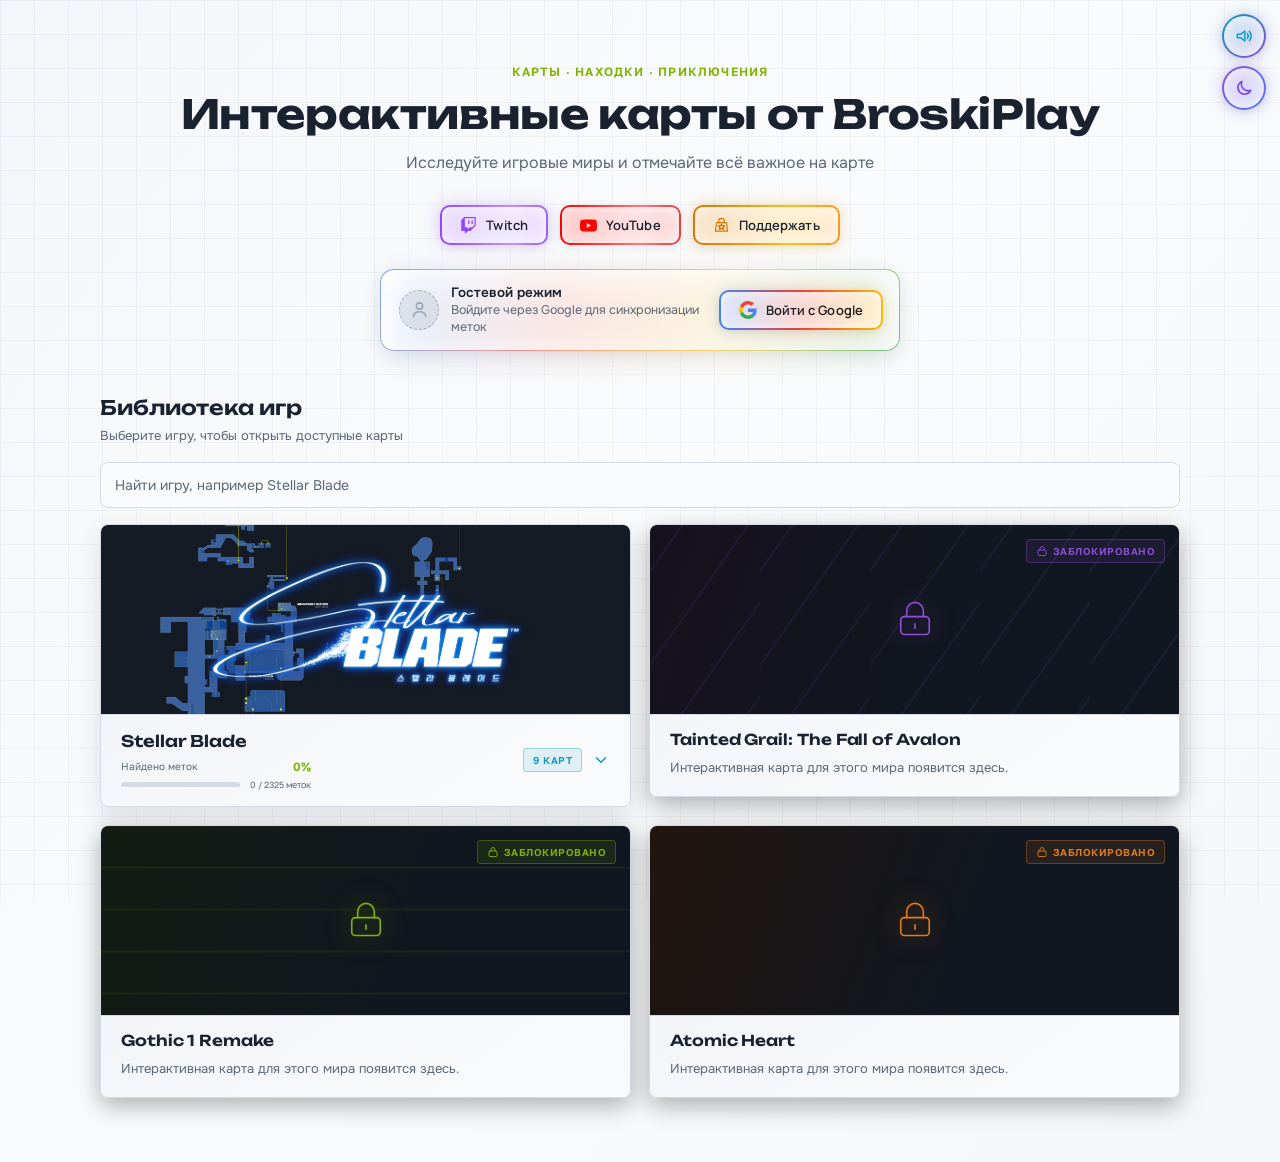
==== commit 530f5238: "Update Stellar Blade Map. Ver 0.5 без русского перевода меток" ====
--- a/index.html
+++ b/index.html
@@ -11,8 +11,14 @@
     <link rel="icon" type="image/png" href="./stellar-blade-map/avatar-favicon.png">
     <title>Интерактивные карты от BroskiPlay</title>
     
+    <!-- Шрифты: Unbounded (заголовки), Manrope (основной), Onest (описания), Golos Text (метки) -->
+    <link rel="preconnect" href="https://fonts.googleapis.com">
+    <link rel="preconnect" href="https://fonts.gstatic.com" crossorigin>
+    <link rel="stylesheet" href="https://fonts.googleapis.com/css2?family=Golos+Text:wght@400;500;600&family=Manrope:wght@400;500;600;700&family=Onest:wght@400;500;600&family=Unbounded:wght@500;600;700&display=swap">
+
     <!-- Стили -->
-    <link rel="stylesheet" href="./css/style.css">
+    <link rel="stylesheet" href="./css/style.css?v=6">
+    <link rel="stylesheet" href="./css/light-theme.css">
 
     <!-- Применяем сохранённую/системную тему до отрисовки (защита от мигания) -->
     <script>
@@ -33,7 +39,7 @@
     <script src="https://www.gstatic.com/firebasejs/10.8.0/firebase-firestore-compat.js"></script>
     
     <!-- Скрипты -->
-    <script src="./ui-feedback.js" defer></script>
+    <script src="./ui-feedback.js?v=2" defer></script>
     <script src="./js/script.js" defer></script>
 </head>
 <body>
@@ -69,7 +75,7 @@
                 <span>Войдите через Google для синхронизации меток</span>
             </div>
         </div>
-        <button id="auth-btn" class="auth-btn">🔑 Войти с Google</button>
+        <button id="auth-btn" class="auth-btn"><svg class="google-icon" width="18" height="18" viewBox="0 0 48 48" aria-hidden="true"><path fill="#EA4335" d="M24 9.5c3.54 0 6.71 1.22 9.21 3.6l6.85-6.85C35.9 2.38 30.47 0 24 0 14.62 0 6.51 5.38 2.56 13.22l7.98 6.19C12.43 13.72 17.74 9.5 24 9.5z"/><path fill="#4285F4" d="M46.98 24.55c0-1.57-.15-3.09-.38-4.55H24v9.02h12.94c-.58 2.96-2.26 5.48-4.78 7.18l7.73 6c4.51-4.18 7.09-10.36 7.09-17.65z"/><path fill="#FBBC05" d="M10.53 28.59c-.48-1.45-.76-2.99-.76-4.59s.27-3.14.76-4.59l-7.98-6.19C.92 16.46 0 20.12 0 24c0 3.88.92 7.54 2.56 10.78l7.97-6.19z"/><path fill="#34A853" d="M24 48c6.48 0 11.93-2.13 15.89-5.81l-7.73-6c-2.15 1.45-4.92 2.3-8.16 2.3-6.26 0-11.57-4.22-13.47-9.91l-7.98 6.19C6.51 42.62 14.62 48 24 48z"/></svg><span>Войти с Google</span></button>
     </div>
 
     <section class="game-library" aria-labelledby="games-heading">
--- a/css/style.css
+++ b/css/style.css
@@ -14,9 +14,13 @@
     --orange: #ff9c45;
     --red: #ff6274;
 
-    /* Системный шрифтовой стек: SF Pro на Apple, Segoe UI на Windows, Roboto на Android */
-    --font-body: -apple-system, BlinkMacSystemFont, "Segoe UI", Roboto, "Helvetica Neue", Arial, sans-serif;
-    --font-heading: -apple-system, BlinkMacSystemFont, "Segoe UI", Roboto, "Helvetica Neue", Arial, sans-serif;
+    /* Шрифты (подключены в index.html через Google Fonts), системный стек как запасной вариант */
+    --font-fallback: -apple-system, BlinkMacSystemFont, "Segoe UI", Roboto, "Helvetica Neue", Arial, sans-serif;
+    --font-display: "Unbounded", "Manrope", var(--font-fallback);  /* H1/H2, названия игр */
+    --font-body: "Manrope", var(--font-fallback);                  /* основной текст, кнопки */
+    --font-soft: "Onest", "Manrope", var(--font-fallback);         /* подзаголовки, описания, поиск */
+    --font-label: "Golos Text", "Manrope", var(--font-fallback);   /* карты, метки, бейджи, проценты */
+    --font-heading: var(--font-display);
 }
 
 /* =========================================================
@@ -24,7 +28,7 @@
    ========================================================= */
 :root[data-theme="light"] {
     --page: #f4f6f9;
-    --panel: #ffffff;
+    --panel: #fafbfc;
     --panel-raised: #f0f3f8;
     --line: #d5dbe4;
     --text: #1a2230;
@@ -39,9 +43,10 @@
 }
 :root:not([data-theme="light"]) { color-scheme: dark; }
 
-* { box-sizing: border-box; margin: 0; padding: 0; font-family: var(--font-body); }
+* { box-sizing: border-box; margin: 0; padding: 0; font-family: inherit; }
 
 body {
+    font-family: var(--font-body);
     min-height: 100vh;
     background: linear-gradient(125deg, var(--page) 0%, var(--panel) 48%, var(--page) 100%);
     color: var(--text);
@@ -69,90 +74,170 @@
    ШАПКА И СОЦСЕТИ
    ========================================================= */
 .hero { text-align: center; margin-bottom: 30px; }
-.eyebrow { color: var(--acid); font-size: 12px; font-weight: 600; letter-spacing: .06em; text-transform: uppercase; margin-bottom: 12px; }
+.eyebrow { font-family: var(--font-label); color: var(--acid); font-size: 12px; font-weight: 600; letter-spacing: .1em; text-transform: uppercase; margin-bottom: 12px; }
 .home-title {
-    font-family: var(--font-heading);
-    font-size: clamp(28px, 4vw, 46px); font-weight: 700; color: var(--text);
-    letter-spacing: 0; text-align: center; margin-bottom: 12px;
+    font-family: var(--font-display);
+    font-size: clamp(24px, 3.6vw, 40px); font-weight: 700; color: var(--text);
+    letter-spacing: -.01em; line-height: 1.15; text-align: center; margin-bottom: 14px;
     text-shadow: 0 0 28px rgba(84, 220, 255, .22);
 }
 :root[data-theme="light"] .home-title { text-shadow: none; }
-.home-subtitle { font-size: 16px; color: var(--muted); text-align: center; }
+.home-subtitle { font-family: var(--font-soft); font-size: 16px; line-height: 1.5; color: var(--muted); text-align: center; }
 
 .social-links { display: flex; gap: 12px; align-items: center; justify-content: center; margin-bottom: 24px; }
 
 .social-btn {
-    display: inline-flex; align-items: center; gap: 8px;
-    padding: 10px 16px; border-radius: 9px; font-size: 13px; font-weight: 600;
-    text-decoration: none; color: #fff; transition: transform .15s, filter .15s, border-color .15s;
-    border: 1px solid rgba(255,255,255,.15); background: #171b24;
-}
-:root[data-theme="light"] .social-btn { color: #fff; }
-.social-btn:hover { transform: translateY(-2px); filter: brightness(1.12); }.social-btn:focus-visible, .auth-btn:focus-visible, .map-link:focus-visible, .last-map-link:focus-visible, details.game-dropdown > summary:focus-visible {
+    --btn-inner: #1b222c;
+    --ring: linear-gradient(90deg, #888, #ccc, #888);
+    --brand: currentColor;
+    position: relative; isolation: isolate;
+    display: inline-flex; align-items: center; gap: 9px;
+    padding: 9px 18px; border-radius: 10px; font-size: 13px; font-weight: 600; letter-spacing: .1px;
+    text-decoration: none; color: var(--text);
+    /* Заливка внутри + фирменный градиент на рамке */
+    border: 2px solid transparent;
+    background:
+        linear-gradient(var(--btn-inner), var(--btn-inner)) padding-box,
+        var(--ring) border-box;
+    background-size: 100% 100%, 200% 100%;
+    box-shadow: 0 2px 6px rgba(0, 0, 0, .12);
+    transition: transform .25s ease, box-shadow .25s ease;
+}
+/* Мягкое цветное свечение вокруг кнопки */
+.social-btn::before {
+    content: ""; position: absolute; inset: -3px; z-index: -1; border-radius: 13px;
+    background: var(--ring); background-size: 200% 100%;
+    filter: blur(9px); opacity: .22; transition: opacity .25s ease;
+}
+.social-btn:hover { transform: translateY(-2px); animation: ring-shift 2.4s linear infinite; }
+.social-btn:hover::before { opacity: .5; animation: ring-shift 2.4s linear infinite; }
+.social-btn:active { transform: translateY(0); }
+@keyframes ring-shift { to { background-position: 0 0, -200% 0; } }
+@media (prefers-reduced-motion: reduce) { .social-btn:hover, .social-btn:hover::before { animation: none; } }
+:root[data-theme="light"] .social-btn { --btn-inner: #FFFFFF; box-shadow: 0 2px 8px rgba(30, 45, 70, .08); }
+:root[data-theme="light"] .social-btn:hover { --btn-inner: #F8FAFC; }
+.social-btn:focus-visible, .auth-btn:focus-visible, .map-link:focus-visible, .last-map-link:focus-visible, details.game-dropdown > summary:focus-visible {
     outline: 2px solid var(--acid); outline-offset: 3px;
 }
-.social-btn svg { width: 17px; height: 17px; fill: currentColor; }
-
-.social-twitch { background: #34204d; border-color: #8154ae; }
-.social-twitch.is-live { background: #a41f35; border-color: #ff6c7d; box-shadow: 0 0 18px rgba(255, 67, 89, .18); }
+.social-btn svg { width: 17px; height: 17px; fill: var(--brand); flex-shrink: 0; }
+
+.social-twitch { --ring: linear-gradient(90deg, #9146FF, #BF94FF, #772CE8, #9146FF); --brand: #9146FF; }
+.social-twitch.is-live { --ring: linear-gradient(90deg, #ff4359, #ff8a98, #d4203a, #ff4359); --brand: #ff4359; box-shadow: 0 0 18px rgba(255, 67, 89, .22); }
 .social-twitch .live-indicator { display: none; }
 .social-twitch.is-live .live-indicator { display: inline-block; }
 .social-twitch .live-indicator { width: 8px; height: 8px; flex: 0 0 auto; border-radius: 50%; background: #ff4359; box-shadow: 0 0 0 0 rgba(255, 67, 89, .65); animation: live-pulse 1.5s ease-out infinite; }
 @keyframes live-pulse { 70% { box-shadow: 0 0 0 7px rgba(255, 67, 89, 0); } 100% { box-shadow: 0 0 0 0 rgba(255, 67, 89, 0); } }
 
-.social-youtube { position: relative; isolation: isolate; overflow: hidden; background: #481f24; border-color: #a63d48; }
+.social-youtube { --ring: linear-gradient(90deg, #FF0000, #FF7A7A, #CC0000, #FF0000); --brand: #FF0000; overflow: hidden; }
 .social-youtube .youtube-label, .social-youtube > svg { position: relative; z-index: 1; }
-.youtube-new-background { display: none; position: absolute; z-index: 0; inset: 0; align-items: center; justify-content: center; color: rgba(255,255,255,.22); font-family: var(--font-heading); font-size: 11px; font-weight: 600; white-space: nowrap; }
+.youtube-new-background { display: none; position: absolute; z-index: 0; inset: 0; align-items: center; justify-content: center; color: color-mix(in srgb, var(--text) 14%, transparent); font-family: var(--font-label); font-size: 11px; font-weight: 600; white-space: nowrap; }
 .social-youtube.has-new-video .youtube-new-background { display: flex; }
-.social-youtube.has-new-video .youtube-label { padding: 1px 3px; background: rgba(72, 31, 36, .86); text-shadow: 0 1px 4px rgba(0,0,0,.7); }
-
-.social-donate { color: #1b1307; background: var(--orange); border-color: #ffd18c; }
-.social-donate svg { fill: none; stroke: currentColor; stroke-width: 1.7; stroke-linecap: round; stroke-linejoin: round; }
+.social-youtube.has-new-video .youtube-label { padding: 1px 3px; background: color-mix(in srgb, var(--btn-inner) 86%, transparent); }
+
+.social-donate { --ring: linear-gradient(90deg, #D97706, #FBBF24, #F97316, #D97706); --brand: #D97706; }
+.social-donate svg { fill: none; stroke: var(--brand); stroke-width: 1.7; stroke-linecap: round; stroke-linejoin: round; }
 
 /* =========================================================
    АВТОРИЗАЦИЯ GOOGLE
    ========================================================= */
 .auth-card {
+    --card-inner: var(--panel-raised);
+    position: relative; isolation: isolate;
     width: 100%; max-width: 520px;
-    background: linear-gradient(145deg, var(--panel-raised), var(--panel));
-    border: 1px solid var(--line); border-left: 3px solid var(--cyan); border-radius: 8px;
-    padding: 14px 18px; margin: 0 auto 44px;
-    display: flex; align-items: center; justify-content: space-between; gap: 12px;
-    box-shadow: 0 6px 20px rgba(0,0,0,.35);
-}
-:root[data-theme="light"] .auth-card { box-shadow: 0 6px 20px rgba(30, 45, 70, .12); }
-.auth-info { display: flex; align-items: center; gap: 10px; overflow: hidden; }
-.auth-avatar { width: 36px; height: 36px; border-radius: 50%; border: 1.5px solid var(--acid); object-fit: cover; display: none; flex-shrink: 0; }
-.auth-text { font-size: 12.5px; color: var(--muted); line-height: 1.35; overflow: hidden; text-overflow: ellipsis; }
-.auth-text b { color: var(--text); font-size: 13.5px; }
+    /* Заливка внутри + тонкая градиентная рамка Google */
+    background:
+        linear-gradient(145deg, var(--card-inner), var(--panel)) padding-box,
+        linear-gradient(120deg, color-mix(in srgb, #4285F4 70%, transparent), color-mix(in srgb, #EA4335 55%, transparent), color-mix(in srgb, #FBBC05 55%, transparent), color-mix(in srgb, #34A853 70%, transparent)) border-box;
+    border: 1.5px solid transparent; border-radius: 14px;
+    padding: 14px 16px 14px 18px; margin: 0 auto 44px;
+    display: flex; align-items: center; justify-content: space-between; gap: 14px;
+    box-shadow: 0 8px 26px rgba(0,0,0,.35);
+    transition: box-shadow .3s ease, transform .3s ease;
+}
+/* Мягкое цветное свечение под карточкой */
+.auth-card::before {
+    content: ""; position: absolute; inset: 6px 14px -6px; z-index: -1; border-radius: 14px;
+    background: linear-gradient(90deg, #4285F4, #EA4335, #FBBC05, #34A853);
+    filter: blur(16px); opacity: .16; transition: opacity .3s ease;
+}
+.auth-card:hover { box-shadow: 0 10px 30px rgba(0,0,0,.4); }
+.auth-card:hover::before { opacity: .3; }
+:root[data-theme="light"] .auth-card { --card-inner: #FFFFFF; box-shadow: 0 6px 20px rgba(30, 45, 70, .1); }
+:root[data-theme="light"] .auth-card::before { opacity: .12; }
+:root[data-theme="light"] .auth-card:hover::before { opacity: .22; }
+.auth-info { display: flex; align-items: center; gap: 12px; overflow: hidden; }
+/* Значок гостя: скрывается, когда показан аватар вошедшего пользователя */
+.auth-info::before {
+    content: ""; flex: 0 0 auto; width: 38px; height: 38px; border-radius: 50%;
+    background:
+        url("data:image/svg+xml,%3Csvg xmlns='http://www.w3.org/2000/svg' viewBox='0 0 24 24' fill='none' stroke='%239aa8b8' stroke-width='1.8' stroke-linecap='round' stroke-linejoin='round'%3E%3Ccircle cx='12' cy='8' r='3.6'/%3E%3Cpath d='M4.8 20c.9-3.6 3.6-5.4 7.2-5.4s6.3 1.8 7.2 5.4'/%3E%3C/svg%3E") center / 21px no-repeat,
+        color-mix(in srgb, var(--muted) 12%, transparent);
+    border: 1px dashed color-mix(in srgb, var(--muted) 45%, transparent);
+}
+.auth-info:has(.auth-avatar[style*="block"])::before { display: none; }
+.auth-avatar { width: 38px; height: 38px; border-radius: 50%; border: 2px solid var(--acid); box-shadow: 0 0 0 3px color-mix(in srgb, var(--acid) 18%, transparent); object-fit: cover; display: none; flex-shrink: 0; }
+.auth-text { font-family: var(--font-soft); font-size: 12.5px; color: var(--muted); line-height: 1.35; overflow: hidden; text-overflow: ellipsis; }
+.auth-text b { color: var(--text); font-size: 13.5px; font-weight: 600; }
 .auth-success-text { color: #50e3c2; }
 .auth-btn {
-    padding: 8px 14px; border-radius: 8px; font-size: 12.5px; font-weight: 600;
-    border: 1px solid #65e2ff; background: #087c9d; color: #fff;
-    cursor: pointer; transition: background .2s, transform .1s; flex-shrink: 0;
-}
-.auth-btn:hover { background: #0898bd; transform: translateY(-1px); }
-.auth-btn.logout { background: #54272d; border-color: #a3434d; }
+    --btn-inner: #1b222c;
+    --google-ring: linear-gradient(90deg, #4285F4, #EA4335, #FBBC05, #34A853, #4285F4);
+    position: relative; isolation: isolate;
+    display: inline-flex; align-items: center; gap: 9px;
+    padding: 9px 18px; border-radius: 10px; font-size: 13px; font-weight: 600; letter-spacing: .1px;
+    color: var(--text); cursor: pointer; flex-shrink: 0; white-space: nowrap;
+    /* Светлая заливка внутри + градиент Google на рамке */
+    border: 2px solid transparent;
+    background:
+        linear-gradient(var(--btn-inner), var(--btn-inner)) padding-box,
+        var(--google-ring) border-box;
+    background-size: 100% 100%, 200% 100%;
+    box-shadow: 0 2px 6px rgba(0, 0, 0, .12);
+    transition: transform .25s ease, box-shadow .25s ease, background-color .25s ease;
+}
+/* Мягкое цветное свечение вокруг кнопки */
+.auth-btn::before {
+    content: ""; position: absolute; inset: -3px; z-index: -1; border-radius: 13px;
+    background: var(--google-ring); background-size: 200% 100%;
+    filter: blur(9px); opacity: .22; transition: opacity .25s ease;
+}
+.auth-btn:hover {
+    transform: translateY(-1px);
+    box-shadow: 0 4px 14px rgba(66, 133, 244, .22);
+    animation: google-ring-shift 2.4s linear infinite;
+}
+.auth-btn:hover::before { opacity: .5; animation: google-ring-shift 2.4s linear infinite; }
+.auth-btn:active { transform: translateY(0); }
+@keyframes google-ring-shift { to { background-position: 0 0, -200% 0; } }
+@media (prefers-reduced-motion: reduce) { .auth-btn:hover, .auth-btn:hover::before { animation: none; } }
+.auth-btn .google-icon { width: 18px; height: 18px; flex-shrink: 0; }
+
+:root[data-theme="light"] .auth-btn { --btn-inner: #FFFFFF; color: #1F1F1F; box-shadow: 0 2px 8px rgba(30, 45, 70, .08); }
+:root[data-theme="light"] .auth-btn:hover { --btn-inner: #F8FAFC; }
+
+.auth-btn.logout, .auth-btn.logout:hover { animation: none; background: #54272d; border-color: #a3434d; color: #fff; box-shadow: none; }
+.auth-btn.logout::before { display: none; }
+:root[data-theme="light"] .auth-btn.logout { background: #fff; border-color: var(--red); color: var(--red); }
 .auth-btn.logout:hover { background: #71313a; }
 
 /* =========================================================
    БИБЛИОТЕКА ИГР
    ========================================================= */
 .section-heading { margin-bottom: 18px; }
-.section-heading h2 { color: var(--text); font-family: var(--font-heading); font-size: 24px; font-weight: 700; letter-spacing: 0; margin-bottom: 5px; }
-.section-heading p { color: var(--muted); font-size: 13px; }
+.section-heading h2 { color: var(--text); font-family: var(--font-display); font-size: 20px; font-weight: 600; letter-spacing: -.005em; margin-bottom: 7px; }
+.section-heading p { font-family: var(--font-soft); color: var(--muted); font-size: 13px; }
 .sr-only { position: absolute; width: 1px; height: 1px; padding: 0; margin: -1px; overflow: hidden; clip: rect(0, 0, 0, 0); white-space: nowrap; border: 0; }
 
 .game-search { margin-bottom: 16px; }
 .game-search input {
     width: 100%; min-height: 46px; padding: 11px 14px;
     color: var(--text); background: var(--panel); border: 1px solid var(--line); border-radius: 8px;
-    font-size: 14px; outline: none; transition: border-color .2s, box-shadow .2s;
+    font-family: var(--font-soft); font-size: 14px; outline: none; transition: border-color .2s, box-shadow .2s;
 }
 .game-search input::placeholder { color: var(--muted); }
 .game-search input:focus { border-color: var(--cyan); box-shadow: 0 0 0 3px rgba(84, 220, 255, .12); }
 .game-search input:focus-visible { outline: 2px solid var(--acid); outline-offset: 2px; }
-.game-search-status { min-height: 18px; margin-top: 7px; color: var(--muted); font-size: 12px; }
+.game-search-status { font-family: var(--font-label); min-height: 18px; margin-top: 7px; color: var(--muted); font-size: 12px; }
 .game-search-status:empty { display: none; }
 
 .last-map { margin-bottom: 16px; }
@@ -195,25 +280,34 @@
 /* Светлая тема: убираем белый ореол вокруг логотипа */
 :root[data-theme="light"] .game-banner::after { background: none; }
 :root[data-theme="light"] .game-banner-image { filter: drop-shadow(0 2px 6px rgba(30, 45, 70, .18)); }
+/* Светлая тема: арт без серой дымки, при наведении только приближение */
+:root[data-theme="light"] .game-banner-art,
+:root[data-theme="light"] details.game-dropdown:hover .game-banner-art,
+:root[data-theme="light"] details.game-dropdown:focus-within .game-banner-art { opacity: 1; filter: none; }
+:root[data-theme="light"] .game-banner-image,
+:root[data-theme="light"] details.game-dropdown:hover .game-banner-image,
+:root[data-theme="light"] details.game-dropdown:focus-within .game-banner-image { opacity: 1; }
+/* Светлая тема: узор на баннере заглушек не усиливается при наведении */
+:root[data-theme="light"] .game-placeholder:hover .placeholder-banner::before { opacity: .34; animation: none; }
 
 .game-info { padding: 16px 20px; display: flex; align-items: center; justify-content: space-between; }
 .theme-stellar .game-info { gap: 14px; }
 .game-title-block { display: grid; gap: 8px; min-width: 0; }
-.game-title { font-family: var(--font-heading); font-size: 20px; font-weight: 700; letter-spacing: 0; color: var(--text); }
+.game-title { font-family: var(--font-display); font-size: 16px; font-weight: 600; letter-spacing: -.005em; line-height: 1.25; color: var(--text); }
 
 .game-progress { width: min(190px, 42vw); display: grid; grid-template-columns: 1fr auto; align-items: center; gap: 5px 10px; }
-.game-progress-heading { display: flex; align-items: center; justify-content: space-between; gap: 10px; grid-column: 1 / -1; color: var(--muted); font-size: 10px; }
-.game-progress-heading strong { color: var(--acid); font-family: var(--font-heading); font-size: 12px; }
+.game-progress-heading { font-family: var(--font-label); display: flex; align-items: center; justify-content: space-between; gap: 10px; grid-column: 1 / -1; color: var(--muted); font-size: 10px; }
+.game-progress-heading strong { color: var(--acid); font-family: var(--font-label); font-size: 12px; font-weight: 600; }
 .game-progress-track { height: 5px; overflow: hidden; background: var(--line); border-radius: 999px; }
 .game-progress-track > span { display: block; width: 0; height: 100%; background: linear-gradient(90deg, var(--cyan), var(--acid)); box-shadow: 0 0 10px rgba(199, 255, 63, .42); transition: width .45s ease; }
-.game-progress-count { color: var(--muted); font-size: 9px; white-space: nowrap; }
+.game-progress-count { font-family: var(--font-label); color: var(--muted); font-size: 9px; white-space: nowrap; }
 .game-arrow { display: flex; color: var(--game-accent); transition: transform .25s; }
 .game-arrow svg { width: 18px; height: 18px; fill: none; stroke: currentColor; stroke-width: 2; stroke-linecap: round; stroke-linejoin: round; }
 details.game-dropdown[open] .game-arrow { transform: rotate(180deg); }
 .game-indicators { display: flex; align-items: center; gap: 10px; }
 .game-badge {
     color: var(--game-accent); background: color-mix(in srgb, var(--game-accent) 10%, transparent); border: 1px solid color-mix(in srgb, var(--game-accent) 35%, transparent);
-    border-radius: 4px; padding: 5px 9px; font-family: var(--font-heading); font-size: 10px; font-weight: 600;
+    border-radius: 4px; padding: 5px 9px; font-family: var(--font-label); font-size: 10px; font-weight: 600;
     letter-spacing: .05em; text-transform: uppercase;
 }
 
@@ -222,13 +316,13 @@
 .map-link {
     display: flex; align-items: center; justify-content: space-between;
     padding: 10px 14px; background: var(--panel-raised); border: 1px solid var(--line);
-    border-radius: 5px; color: var(--text); text-decoration: none; font-weight: 500;
+    border-radius: 5px; color: var(--text); text-decoration: none; font-family: var(--font-label); font-weight: 500;
     font-size: 14px; transition: background .15s, border-color .15s, transform .1s, color .15s;
 }
 .map-link:hover { background: var(--panel); border-color: var(--game-accent); color: var(--game-accent); transform: translateX(4px); }
 .map-link span.status { display: flex; align-items: center; gap: 8px; flex-shrink: 0; font-size: 11px; color: var(--muted); font-weight: normal; }
 .map-link span.status svg { width: 15px; height: 15px; display: block; fill: none; stroke: currentColor; stroke-width: 2; stroke-linecap: round; stroke-linejoin: round; }
-.map-progress { color: var(--game-accent); font-family: var(--font-heading); font-size: 10px; font-weight: 500; letter-spacing: .04em; }
+.map-progress { color: var(--game-accent); font-family: var(--font-label); font-size: 10px; font-weight: 600; letter-spacing: .04em; }
 .map-name { display: inline-flex; align-items: center; gap: 9px; min-width: 0; }
 .map-marker { width: 16px; height: 16px; flex: 0 0 auto; fill: none; stroke: var(--game-accent); stroke-width: 1.7; stroke-linecap: round; stroke-linejoin: round; }
 
@@ -262,8 +356,8 @@
 .placeholder-lock { width: 38px; height: 38px; position: relative; z-index: 1; fill: none; stroke: var(--game-accent); stroke-width: 1.35; stroke-linecap: round; stroke-linejoin: round; filter: drop-shadow(0 0 12px color-mix(in srgb, var(--game-accent) 55%, transparent)); transition: transform .35s, filter .35s; }
 .game-placeholder:hover .placeholder-lock { transform: translateY(-3px); filter: drop-shadow(0 0 18px color-mix(in srgb, var(--game-accent) 85%, transparent)); }
 .game-placeholder .game-info { padding-bottom: 8px; }
-.game-placeholder .game-title { display: block; font-size: 19px; }
-.placeholder-copy { padding: 0 20px 19px; color: var(--muted); font-size: 13px; line-height: 1.5; }
+.game-placeholder .game-title { display: block; font-size: 15px; }
+.placeholder-copy { font-family: var(--font-soft); padding: 0 20px 19px; color: var(--muted); font-size: 13px; line-height: 1.5; }
 
 /* Анимации появления */
 @keyframes card-arrive { from { opacity: 0; transform: translateY(12px); } to { opacity: 1; transform: translateY(0); } }
@@ -282,12 +376,12 @@
 :root[data-theme="light"] .loading-screen { background: rgba(244, 246, 249, .94); }
 .loading-screen[hidden] { display: none; }
 .loading-panel { width: min(100%, 430px); padding: 26px; border: 1px solid var(--line); border-left: 3px solid var(--cyan); border-radius: 8px; background: linear-gradient(145deg, var(--panel-raised), var(--panel)); box-shadow: 0 0 42px rgba(84, 220, 255, .12); }
-.loading-eyebrow { margin-bottom: 10px; color: var(--cyan); font-family: var(--font-heading); font-size: 10px; font-weight: 600; letter-spacing: .08em; text-transform: uppercase; }
-.loading-title { color: var(--text); font-family: var(--font-heading); font-size: 24px; font-weight: 700; }
-.loading-tip { min-height: 42px; margin-top: 12px; color: var(--muted); font-size: 13px; line-height: 1.5; }
+.loading-eyebrow { margin-bottom: 10px; color: var(--cyan); font-family: var(--font-label); font-size: 10px; font-weight: 600; letter-spacing: .08em; text-transform: uppercase; }
+.loading-title { color: var(--text); font-family: var(--font-display); font-size: 19px; font-weight: 600; line-height: 1.25; }
+.loading-tip { font-family: var(--font-soft); min-height: 42px; margin-top: 12px; color: var(--muted); font-size: 13px; line-height: 1.5; }
 .loading-track { height: 4px; margin-top: 20px; overflow: hidden; background: var(--line); }
 .loading-track span { display: block; width: 38%; height: 100%; background: linear-gradient(90deg, var(--cyan), var(--acid)); box-shadow: 0 0 14px rgba(84, 220, 255, .55); animation: loading-sweep .8s ease-in-out infinite alternate; }
-.loading-caption { display: block; margin-top: 10px; color: #708090; font-family: var(--font-heading); font-size: 9px; font-weight: 400; letter-spacing: .12em; }
+.loading-caption { display: block; margin-top: 10px; color: #708090; font-family: var(--font-label); font-size: 9px; font-weight: 400; letter-spacing: .12em; }
 @keyframes loading-sweep { to { transform: translateX(165%); } }
 
 /* =========================================================
